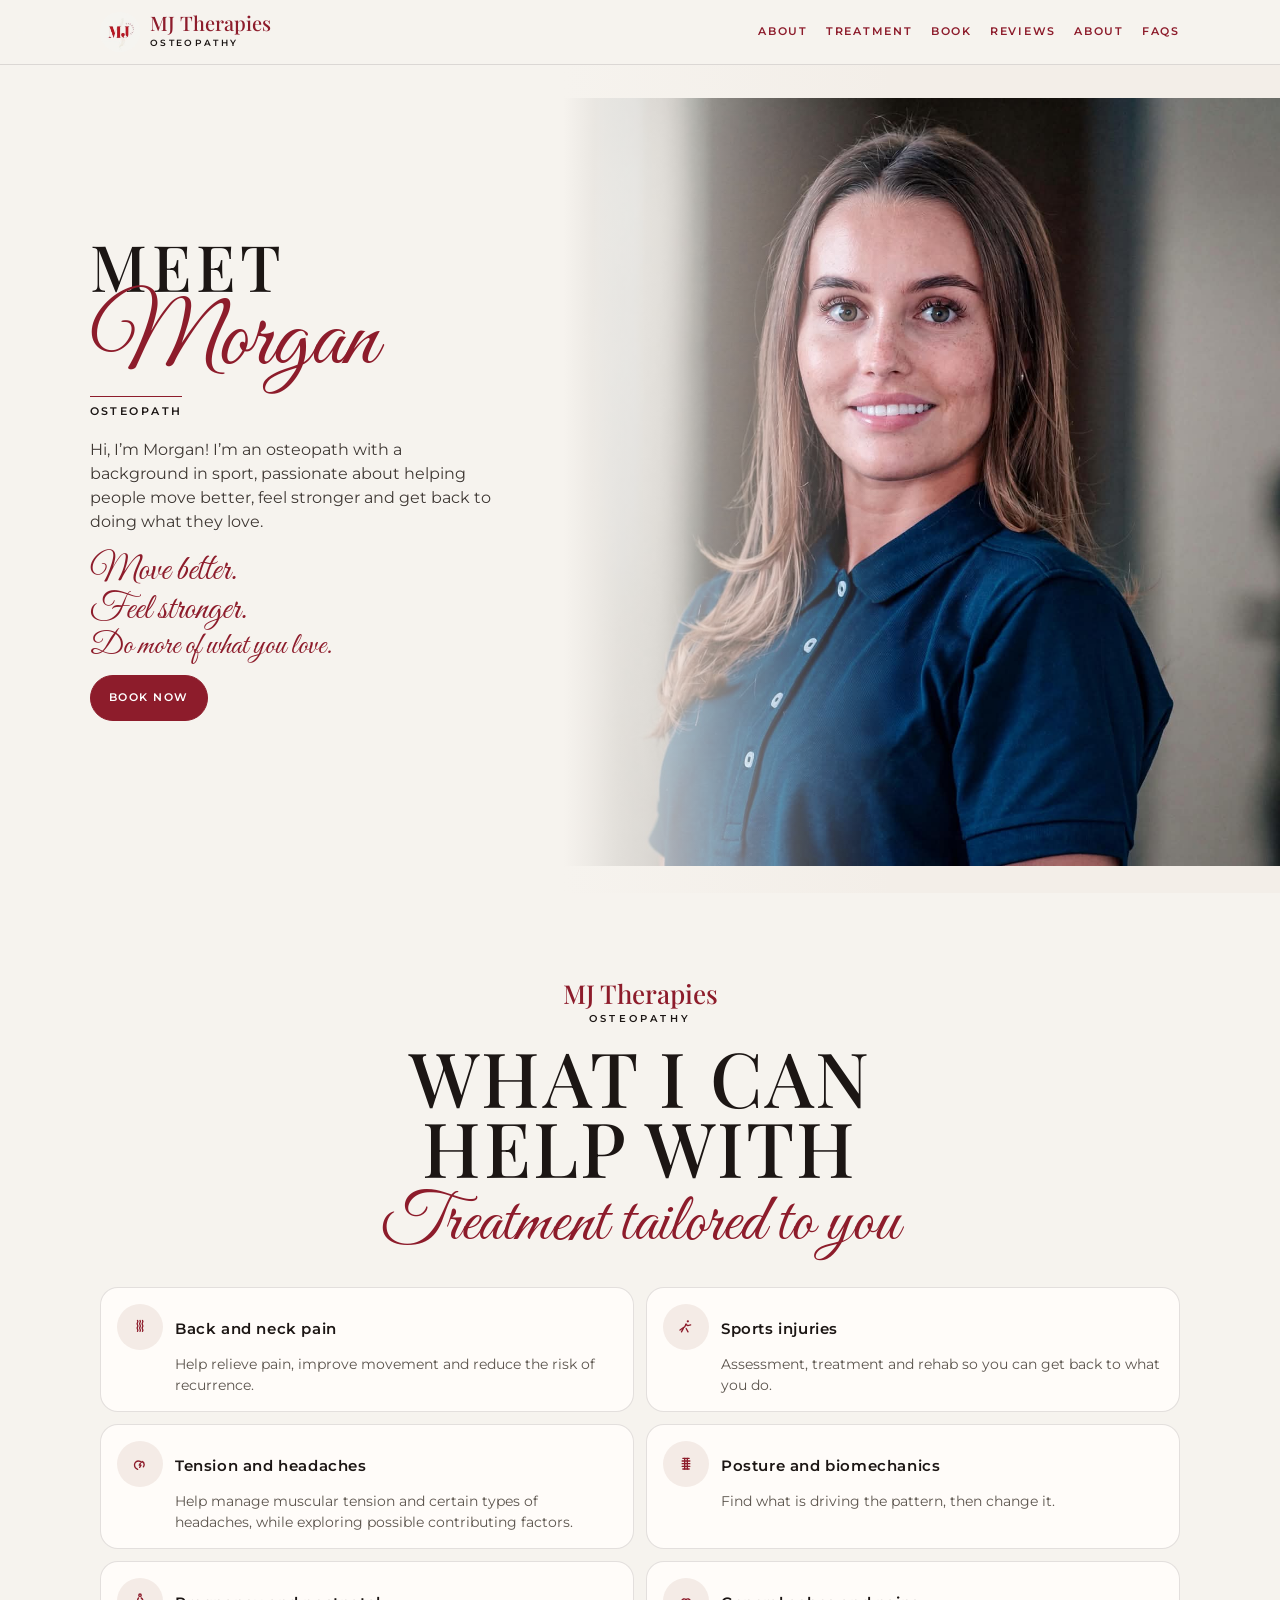
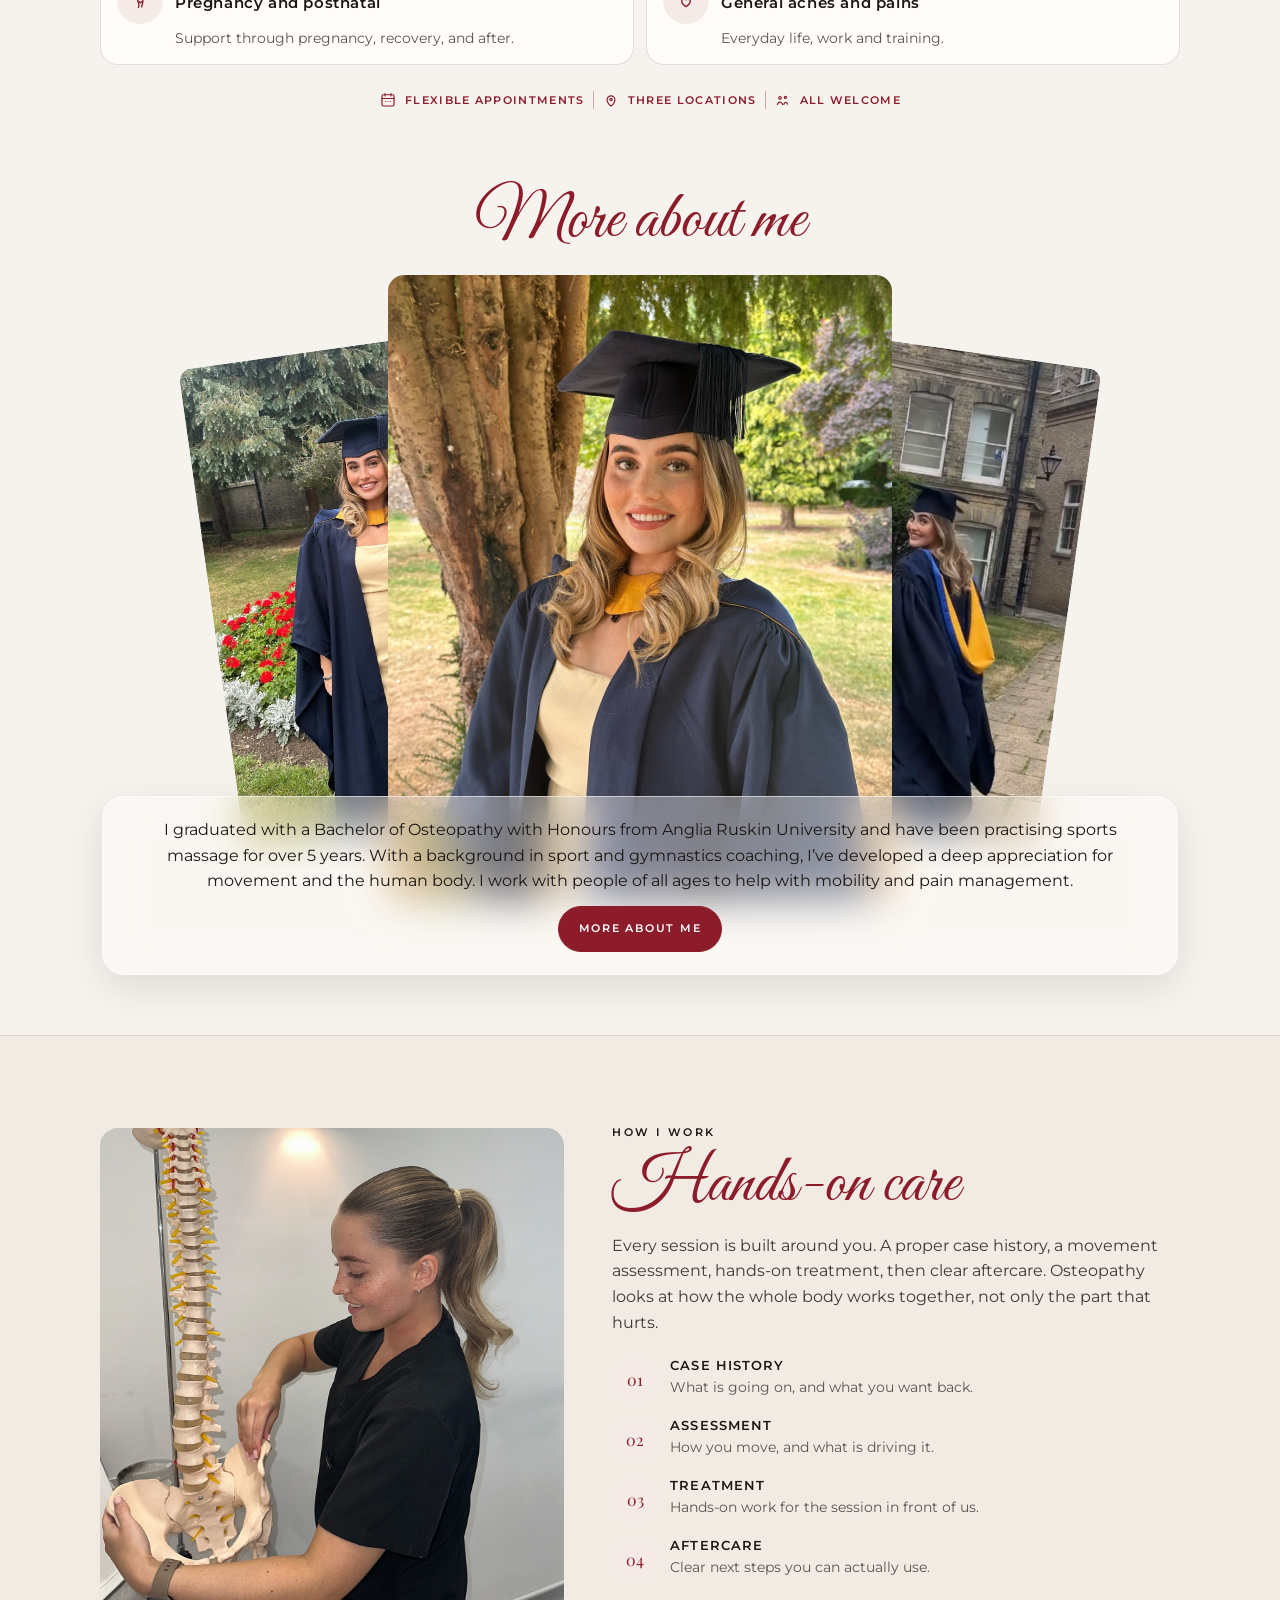
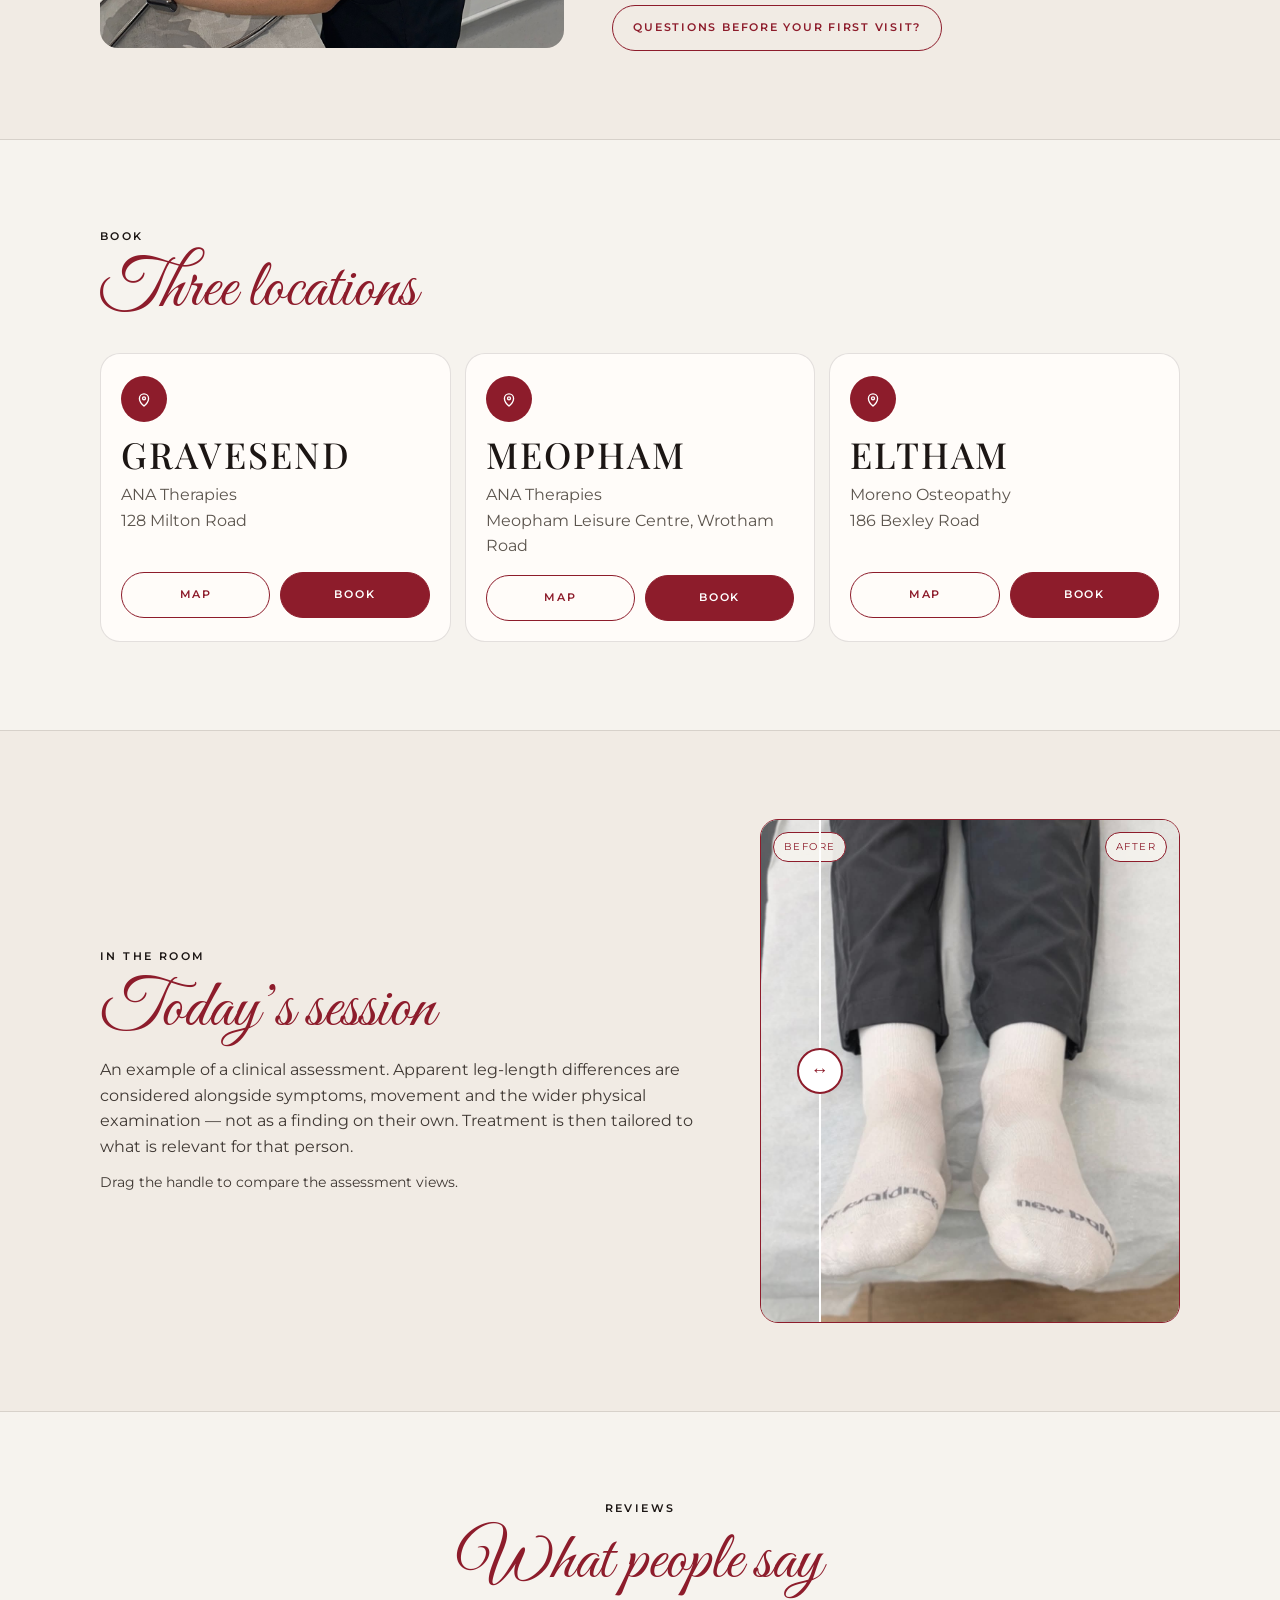
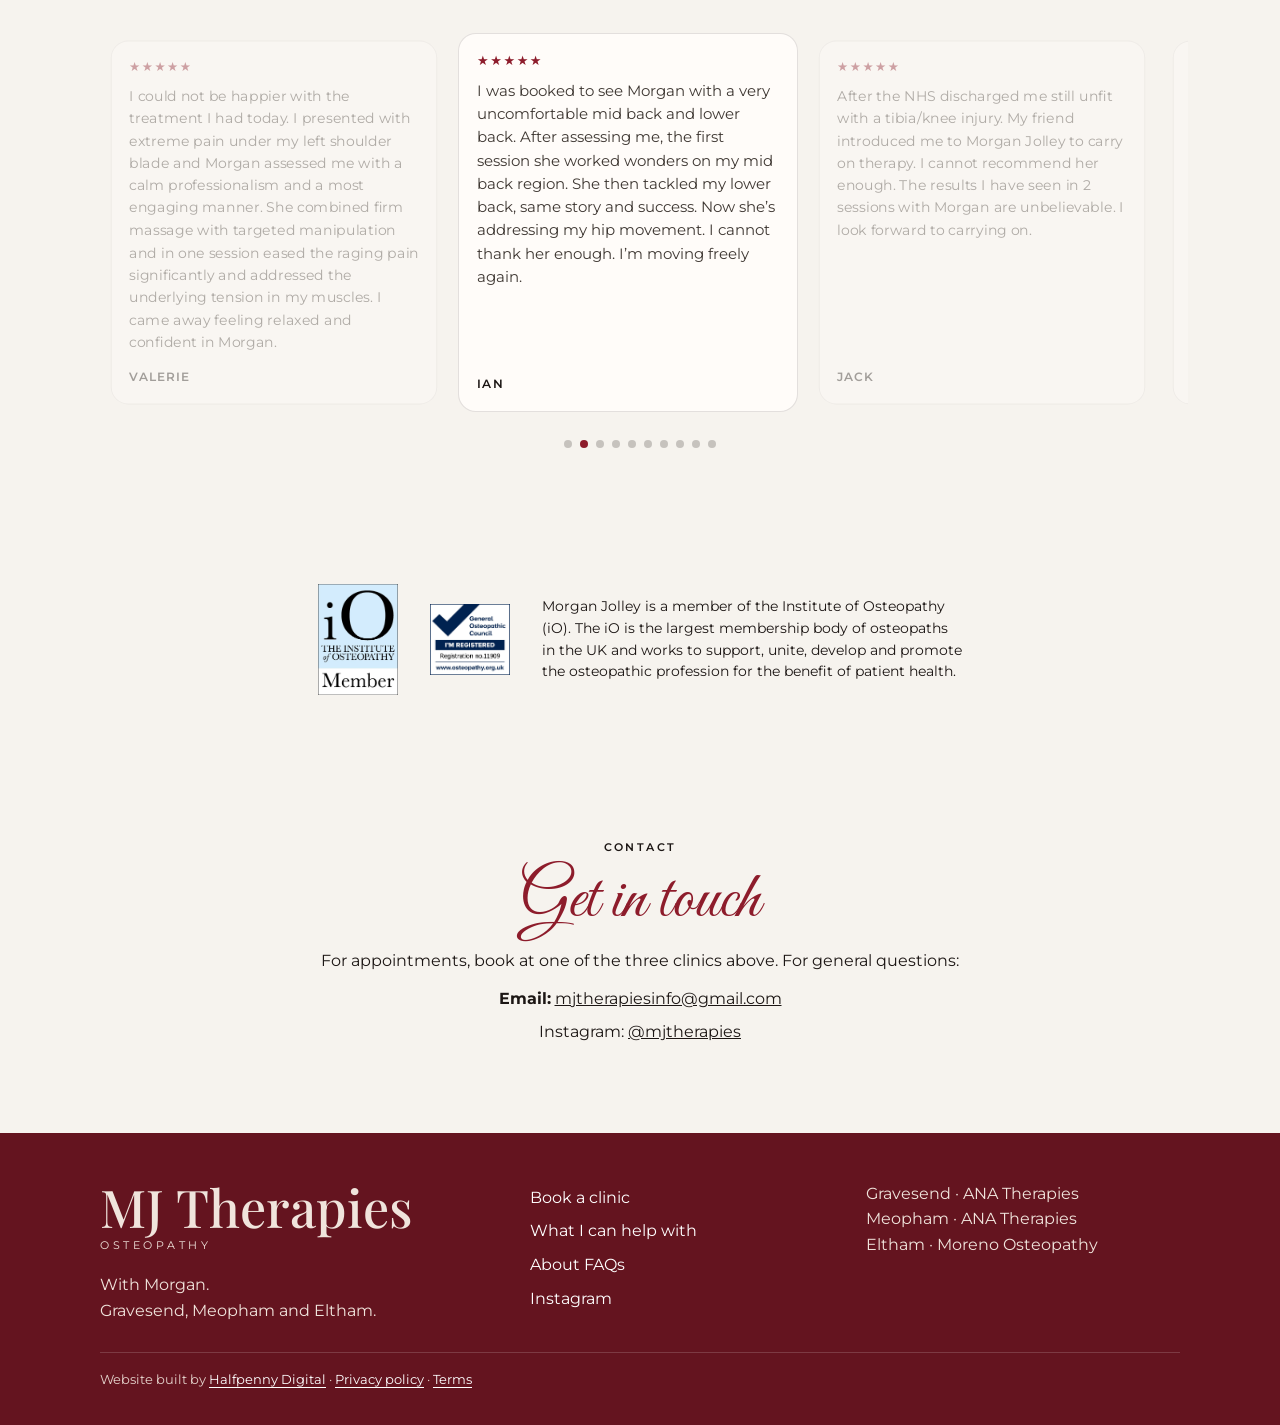
==== index.html @ e8849601 "Remove extra FAQs button; fix about layout" ====
<!DOCTYPE html>
<html lang="en">
<head>
  <meta charset="utf-8" />
  <meta name="viewport" content="width=device-width, initial-scale=1" />
  <title>MJ Therapies — Osteopathy with Morgan</title>
  <meta name="description" content="Morgan is an osteopath in Gravesend, Meopham and Eltham. Book hands-on treatment for back pain, sports injuries, headaches, posture and pregnancy." />
  <meta name="theme-color" content="#f6f3ee" />
  <link rel="icon" href="photos/logo.jpg" />
  <link rel="preconnect" href="https://fonts.googleapis.com" />
  <link rel="preconnect" href="https://fonts.gstatic.com" crossorigin />
  <link href="https://fonts.googleapis.com/css2?family=Great+Vibes&family=Montserrat:wght@400;500;600&family=Playfair+Display:ital,wght@0,500;0,600;1,500&display=swap" rel="stylesheet" />
  <link rel="stylesheet" href="css/styles.css?v=16" />
  <link rel="stylesheet" href="css/hero-shift.css?v=8" />
  <link rel="stylesheet" href="css/sections.css?v=3" />
  <link rel="stylesheet" href="css/nav-hero.css?v=23" />
  <link rel="stylesheet" href="css/pages.css?v=2" />
</head>
<body>
  <div id="site-header"></div>
  <main>
    <section class="hero" id="about">
      <div class="hero-frame">
        <img class="hero-photo" src="photos/owner-portrait-navy.jpg" alt="Morgan, osteopath at MJ Therapies" />
        <div class="hero-copy">
          <div class="meet-lockup">
            <p class="meet-word">Meet</p>
            <p class="script meet-name">Morgan</p>
          </div>
          <p class="role"><span>Osteopath</span></p>
          <p class="lede">Hi, I’m Morgan! I’m an osteopath with a background in sport, passionate about helping people move better, feel stronger and get back to doing what they love.</p>
          <p class="script signoff"><span>Move better.</span><span>Feel stronger.</span><span>Do more of what you love.</span></p>
          <div class="btn-row">
            <a class="btn" href="#book">Book now</a>
          </div>
        </div>
      </div>
    </section>

    <section class="section" id="help">
      <div class="wrap">
        <header class="section-head">
          <p class="lockup">MJ Therapies <small>Osteopathy</small></p>
          <h2>What I can<br />help with</h2>
          <p class="script-line">Treatment tailored to you</p>
        </header>
        <div class="treats" data-stagger>
          <article class="treat">
            <span class="mark soft" aria-hidden="true"><svg viewBox="0 0 24 24"><path d="M9 4.2c.7 1 .7 1.7 0 2.6s-.7 1.6 0 2.6.7 1.7 0 2.6-.7 1.6 0 2.6.7 1.7 0 2.6"/><path d="M12 4.2c.7 1 .7 1.7 0 2.6s-.7 1.6 0 2.6.7 1.7 0 2.6-.7 1.6 0 2.6.7 1.7 0 2.6"/><path d="M15 4.2c.7 1 .7 1.7 0 2.6s-.7 1.6 0 2.6.7 1.7 0 2.6-.7 1.6 0 2.6.7 1.7 0 2.6"/></svg></span>
            <div><h3>Back and neck pain</h3><p>Help relieve pain, improve movement and reduce the risk of recurrence.</p></div>
          </article>
          <article class="treat">
            <span class="mark soft" aria-hidden="true"><svg viewBox="0 0 24 24"><circle cx="14.2" cy="5.2" r="1.35" fill="currentColor" stroke="none"/><path d="M4.8 15.6l3.4-2.4 2.2-1.4 1.8-3.4"/><path d="M11.6 8.8l2.6 1.5 3.4-.8"/><path d="M8.8 13.6l-2.2 4.2"/><path d="M12.2 13.8l2.2 4"/></svg></span>
            <div><h3>Sports injuries</h3><p>Assessment, treatment and rehab so you can get back to what you do.</p></div>
          </article>
          <article class="treat">
            <span class="mark soft" aria-hidden="true"><svg viewBox="0 0 24 24"><path d="M9.2 18.4c-2.4-.8-3.8-2.8-3.8-5.4a4.8 4.8 0 0 1 5-4.6c1.4 0 2.5.6 3.2 1.5"/><path d="M14.4 9c1.5.5 2.6 1.8 2.6 3.6 0 1.1-.4 2.1-1 2.8"/><path d="M12.4 11.2l-1.3 2.1h2.1L11.6 16"/></svg></span>
            <div><h3>Tension and headaches</h3><p>Help manage muscular tension and certain types of headaches, while exploring possible contributing factors.</p></div>
          </article>
          <article class="treat">
            <span class="mark soft" aria-hidden="true"><svg viewBox="0 0 24 24"><path d="M8.2 5.2h7.6M7.4 8.4h9.2M7.4 11.6h9.2M7.4 14.8h9.2M8.2 18h7.6"/><path d="M10.4 5.2v12.8M13.6 5.2v12.8"/></svg></span>
            <div><h3>Posture and biomechanics</h3><p>Find what is driving the pattern, then change it.</p></div>
          </article>
          <article class="treat">
            <span class="mark soft" aria-hidden="true"><svg viewBox="0 0 24 24"><circle cx="12" cy="5" r="1.45"/><path d="M10.2 8.2c-1.4 1.8-1.5 3.4-.2 5.6 1.2 2 1 3.8.1 6"/><path d="M13.4 8.3c1.7 1.2 2.5 2.8 2 5.2-.4 2-1.1 3.4-1.3 5.6"/><path d="M10.6 12.6c1.1 1.5 2.6 1.7 3.8.3"/></svg></span>
            <div><h3>Pregnancy and postnatal</h3><p>Support through pregnancy, recovery, and after.</p></div>
          </article>
          <article class="treat">
            <span class="mark soft" aria-hidden="true"><svg viewBox="0 0 24 24"><path d="M12 18.8s-5.2-3.2-5.2-6.8a3 3 0 0 1 5.2-1.5 3 3 0 0 1 5.2 1.5c0 3.6-5.2 6.8-5.2 6.8z"/></svg></span>
            <div><h3>General aches and pains</h3><p>Everyday life, work and training.</p></div>
          </article>
        </div>
        <ul class="assurances">
          <li><svg viewBox="0 0 24 24" aria-hidden="true"><rect x="4" y="5" width="16" height="15" rx="2"/><path d="M8 3.5v3M16 3.5v3M4 10h16"/><circle cx="9" cy="14" r="0.8" fill="currentColor" stroke="none"/><circle cx="12" cy="14" r="0.8" fill="currentColor" stroke="none"/><circle cx="15" cy="14" r="0.8" fill="currentColor" stroke="none"/></svg>Flexible appointments</li>
          <li><svg viewBox="0 0 24 24" aria-hidden="true"><path d="M12 20.2s5.2-4.4 5.2-8.6a5.2 5.2 0 1 0-10.4 0c0 4.2 5.2 8.6 5.2 8.6z"/><circle cx="12" cy="11.4" r="1.6"/></svg>Three locations</li>
          <li><svg viewBox="0 0 24 24" aria-hidden="true"><circle cx="8" cy="9" r="1.7"/><circle cx="15.2" cy="8.6" r="1.4"/><path d="M4.6 18c.5-2.2 1.8-3.3 3.4-3.3s2.8 1.1 3.4 3.3"/><path d="M13 18c.4-1.8 1.4-2.8 2.6-2.8 1.1 0 2 .8 2.4 2.4"/></svg>All welcome</li>
        </ul>
      </div>
      <figure class="grad-band">
        <img class="fan left" src="photos/owner-graduation-portrait.jpg" alt="" />
        <img class="fan right" src="photos/owner-graduation-over-shoulder.jpg" alt="" />
        <img src="photos/owner-about-01.jpg" alt="Morgan at her osteopathy graduation" />
        <figcaption>
          <p class="script-line">More about me</p>
          <div class="about-glass">
            <p>I graduated with a Bachelor of Osteopathy with Honours from Anglia Ruskin University and have been practising sports massage for over 5 years. With a background in sport and gymnastics coaching, I’ve developed a deep appreciation for movement and the human body. I work with people of all ages to help with mobility and pain management.</p>
            <div class="btn-row center-row" style="margin-top:12px">
              <a class="btn" href="about.html">More about me</a>
            </div>
          </div>
        </figcaption>
      </figure>
    </section>

    <section class="section alt" id="approach">
      <div class="wrap split">
        <figure class="frame"><img src="photos/owner-landing-01.jpg" alt="Morgan with a model of the spine and pelvis" /></figure>
        <div>
          <p class="kicker ink">How I work</p>
          <p class="script-line">Hands-on care</p>
          <p>Every session is built around you. A proper case history, a movement assessment, hands-on treatment, then clear aftercare. Osteopathy looks at how the whole body works together, not only the part that hurts.</p>
          <ol class="steps">
            <li><span>01</span><div><strong>Case history</strong><p>What is going on, and what you want back.</p></div></li>
            <li><span>02</span><div><strong>Assessment</strong><p>How you move, and what is driving it.</p></div></li>
            <li><span>03</span><div><strong>Treatment</strong><p>Hands-on work for the session in front of us.</p></div></li>
            <li><span>04</span><div><strong>Aftercare</strong><p>Clear next steps you can actually use.</p></div></li>
          </ol>
          <div class="btn-row">
            <a class="btn ghost" href="faqs.html">Questions before your first visit?</a>
          </div>
        </div>
      </div>
    </section>

    <section class="section" id="book">
      <div class="wrap">
        <header class="section-head left">
          <p class="kicker ink">Book</p>
          <p class="script-line">Three locations</p>
        </header>
        <div class="cards" data-stagger>
          <article class="card">
            <span class="mark" aria-hidden="true"><svg viewBox="0 0 24 24"><path d="M12 20.5s5.5-4.8 5.5-9.2a5.5 5.5 0 1 0-11 0c0 4.4 5.5 9.2 5.5 9.2z"/><circle cx="12" cy="11.2" r="1.8"/></svg></span>
            <h3>Gravesend</h3>
            <p>ANA Therapies<br />128 Milton Road</p>
            <div class="btn-row">
              <a class="btn ghost" href="https://maps.google.com/?q=ANA+Therapies+128+Milton+Road+Gravesend" target="_blank" rel="noreferrer">Map</a>
              <a class="btn" href="https://anatherapies.janeapp.co.uk/locations/ana-therapies-gravesend/book#/staff_member/4" target="_blank" rel="noreferrer">Book</a>
            </div>
          </article>
          <article class="card">
            <span class="mark" aria-hidden="true"><svg viewBox="0 0 24 24"><path d="M12 20.5s5.5-4.8 5.5-9.2a5.5 5.5 0 1 0-11 0c0 4.4 5.5 9.2 5.5 9.2z"/><circle cx="12" cy="11.2" r="1.8"/></svg></span>
            <h3>Meopham</h3>
            <p>ANA Therapies<br />Meopham Leisure Centre, Wrotham Road</p>
            <div class="btn-row">
              <a class="btn ghost" href="https://maps.google.com/?q=ANA+Therapies+Meopham+Leisure+Centre+Wrotham+Road" target="_blank" rel="noreferrer">Map</a>
              <a class="btn" href="https://anatherapies.janeapp.co.uk/locations/ana-therapies-meopham/book#/staff_member/4" target="_blank" rel="noreferrer">Book</a>
            </div>
          </article>
          <article class="card">
            <span class="mark" aria-hidden="true"><svg viewBox="0 0 24 24"><path d="M12 20.5s5.5-4.8 5.5-9.2a5.5 5.5 0 1 0-11 0c0 4.4 5.5 9.2 5.5 9.2z"/><circle cx="12" cy="11.2" r="1.8"/></svg></span>
            <h3>Eltham</h3>
            <p>Moreno Osteopathy<br />186 Bexley Road</p>
            <div class="btn-row">
              <a class="btn ghost" href="https://maps.google.com/?q=Moreno+Osteopathy+186+Bexley+Road+Eltham" target="_blank" rel="noreferrer">Map</a>
              <a class="btn" href="https://booking.myosteopathy.io/EQEykT4bCL/8qHSA99DLWytGll" target="_blank" rel="noreferrer">Book</a>
            </div>
          </article>
        </div>
      </div>
    </section>

    <section class="section alt" id="session">
      <div class="wrap split session">
        <div>
          <p class="kicker ink">In the room</p>
          <p class="script-line">Today’s session</p>
          <p>An example of a clinical assessment. Apparent leg-length differences are considered alongside symptoms, movement and the wider physical examination — not as a finding on their own. Treatment is then tailored to what is relevant for that person.</p>
          <p class="hint">Drag the handle to compare the assessment views.</p>
        </div>
        <div class="compare" id="compare-box">
          <img class="compare-after" src="photos/assessment-feet-socks.jpg" alt="Feet more level on assessment" />
          <div class="compare-before" id="compare-before"><img src="photos/action-foot-treatment.jpg" alt="Apparent leg-length difference on assessment" /></div>
          <span class="tag tag-before">Before</span>
          <span class="tag tag-after">After</span>
          <button class="handle" id="compare-handle" type="button" aria-label="Drag to compare assessment views"></button>
        </div>
      </div>
    </section>

    <section class="section" id="reviews">
      <div class="wrap">
        <header class="section-head">
          <p class="kicker ink">Reviews</p>
          <p class="script-line">What people say</p>
        </header>
        <div class="quote-scroller" id="quote-scroller">
          <div class="quotes" id="quotes">
            <figure class="quote is-active"><p class="stars" aria-label="5 stars">★★★★★</p><blockquote>I could not be happier with the treatment I had today. I presented with extreme pain under my left shoulder blade and Morgan assessed me with a calm professionalism and a most engaging manner. She combined firm massage with targeted manipulation and in one session eased the raging pain significantly and addressed the underlying tension in my muscles. I came away feeling relaxed and confident in Morgan.</blockquote><figcaption>Valerie</figcaption></figure>
            <figure class="quote"><p class="stars" aria-label="5 stars">★★★★★</p><blockquote>I was booked to see Morgan with a very uncomfortable mid back and lower back. After assessing me, the first session she worked wonders on my mid back region. She then tackled my lower back, same story and success. Now she’s addressing my hip movement. I cannot thank her enough. I’m moving freely again.</blockquote><figcaption>Ian</figcaption></figure>
            <figure class="quote"><p class="stars" aria-label="5 stars">★★★★★</p><blockquote>After the NHS discharged me still unfit with a tibia/knee injury. My friend introduced me to Morgan Jolley to carry on therapy. I cannot recommend her enough. The results I have seen in 2 sessions with Morgan are unbelievable. I look forward to carrying on.</blockquote><figcaption>Jack</figcaption></figure>
            <figure class="quote"><p class="stars" aria-label="5 stars">★★★★★</p><blockquote>Another excellent session for my daughter. Morgan’s knowledge of gymnastics through her own experience as a gymnast and a coach really enhances the treatment she gives. Can’t recommend highly enough — absolutely brilliant. She also related really well to my daughter who is only 10 and quite shy; doing her best to keep her comfortable and explain things to her in a way she can understand.</blockquote><figcaption>Catherine</figcaption></figure>
            <figure class="quote"><p class="stars" aria-label="5 stars">★★★★★</p><blockquote>Morgan always coming to save the day. I managed to stumble a last minute appointment because my neck completely locked. She squeezed me in and helped ease pain within the day. Couldn’t think to go anywhere else! Thanks Morgan.</blockquote><figcaption>Annie Kuller</figcaption></figure>
            <figure class="quote"><p class="stars" aria-label="5 stars">★★★★★</p><blockquote>I was recommended to Morgan about a tendon and muscle tear issues from a previous injury. Just wow — after 1 session the improvement was unreal. I can’t recommend Morgan enough. At every stage she explains what she is doing and the reasons why, and I have every confidence in what she does. I’ve seen many osteopaths over the years and after only a few sessions can safely say Morgan is the best.</blockquote><figcaption>Ron Tyler</figcaption></figure>
            <figure class="quote"><p class="stars" aria-label="5 stars">★★★★★</p><blockquote>My son (13) has seen Morgan for shoulder issues due to playing cricket. In two sessions so far she has managed to relieve the shoulder pain and has been able to see that his pain is coming from postural issues. After working on him I could see an instant improvement with how he stands.</blockquote><figcaption>Claire</figcaption></figure>
            <figure class="quote"><p class="stars" aria-label="5 stars">★★★★★</p><blockquote>I had a hurt back and she looked at me, saw where I am tight in certain areas which might have been causing the pain, and adjusted me right. Really helped with my back getting better.</blockquote><figcaption>Samuel · Ebbsfleet United</figcaption></figure>
            <figure class="quote"><p class="stars" aria-label="5 stars">★★★★★</p><blockquote>Great help from Morgan the last few sessions. It really improved the movement and pain relief on my damaged ligament. I highly recommend her and will definitely be heading back for more strength sessions.</blockquote><figcaption>Amateur boxer</figcaption></figure>
            <figure class="quote"><p class="stars" aria-label="5 stars">★★★★★</p><blockquote>I went to Morgan as an athlete experiencing extreme shoulder pain, and she was amazing at offering me relief from such a long-term injury. She is so passionate about her craft and anyone would be truly lucky to become one of her lifelong clients.</blockquote><figcaption>All-star cheerleader</figcaption></figure>
          </div>
        </div>
        <div class="quote-dots" id="quote-dots"></div>
      </div>
    </section>

    <section class="section io-member" id="io">
      <div class="wrap io-inner">
        <div class="io-logos">
          <a href="https://www.iosteopathy.org/" target="_blank" rel="noreferrer" class="io-link">
            <img src="brand/io-member-badge.png" alt="Institute of Osteopathy member" />
          </a>
          <img class="gosc-badge" src="brand/gosc-registered-badge.jpg" alt="General Osteopathic Council registered" />
        </div>
        <p class="io-text">Morgan Jolley is a member of the Institute of Osteopathy (iO). The iO is the largest membership body of osteopaths in the UK and works to support, unite, develop and promote the osteopathic profession for the benefit of patient health.</p>
      </div>
    </section>

    <section class="section" id="contact">
      <div class="wrap" style="text-align:center; max-width:640px">
        <p class="kicker ink">Contact</p>
        <p class="script-line">Get in touch</p>
        <p>For appointments, book at one of the three clinics above. For general questions:</p>
        <p style="margin-top:12px"><strong>Email:</strong> <a href="mailto:mjtherapiesinfo@gmail.com">mjtherapiesinfo@gmail.com</a></p>
        <p style="margin-top:8px">Instagram: <a href="https://www.instagram.com/mjtherapies/" target="_blank" rel="noreferrer">@mjtherapies</a></p>
      </div>
    </section>
  </main>
  <div id="site-footer"></div>
  <script src="js/site.js?v=8"></script>
  <script src="js/edit.js?v=8"></script>
</body>
</html>
---- css/styles.css ----
:root {
  --bg: #f6f3ee;
  --bg-2: #f1ebe4;
  --card: #fffcf9;
  --ink: #1c1614;
  --muted: #5c554e;
  --burgundy: #8d1c2b;
  --burgundy-deep: #64141f;
  --line: rgba(28, 22, 20, 0.12);
  --icon: #f4ebe6;
  --header: 64px;
}

* { box-sizing: border-box; }
html { scroll-behavior: smooth; }
section[id] { scroll-margin-top: 120px; }
body {
  margin: 0;
  font-family: Montserrat, system-ui, sans-serif;
  color: var(--ink);
  background: var(--bg);
  line-height: 1.6;
  font-size: 16px;
}
img { max-width: 100%; display: block; }
a { color: inherit; }
button, a { -webkit-tap-highlight-color: transparent; }
:focus-visible { outline: 2px solid var(--burgundy); outline-offset: 3px; }
[hidden] { display: none !important; }
p { margin: 0; }

.wrap { width: min(1080px, calc(100% - 40px)); margin: 0 auto; }
.script {
  font-family: "Great Vibes", cursive;
  font-weight: 400;
  color: var(--burgundy);
  letter-spacing: 0;
  line-height: 1.05;
}

#site-header { position: sticky; top: 0; z-index: 50; }
.site-header {
  position: relative;
  z-index: 60;
  background: rgba(246, 243, 238, 0.94);
  border-bottom: 1px solid var(--line);
  backdrop-filter: blur(14px);
}
.header-inner {
  display: flex;
  align-items: center;
  justify-content: space-between;
  gap: 12px;
  min-height: var(--header);
  padding: 8px 0;
}
.brand {
  display: flex;
  align-items: center;
  gap: 10px;
  text-decoration: none;
  min-width: 0;
}
.brand img {
  width: 40px;
  height: 40px;
  border-radius: 50%;
  object-fit: cover;
  flex: none;
}
.brand-name {
  display: block;
  font-family: "Playfair Display", Georgia, serif;
  color: var(--burgundy);
  font-size: 20px;
  line-height: 1;
  font-weight: 500;
}
.brand-sub {
  display: block;
  margin-top: 3px;
  font-size: 9px;
  letter-spacing: 0.26em;
  text-transform: uppercase;
  color: var(--ink);
  font-weight: 600;
}
.header-book {
  margin-left: auto;
  min-height: 36px;
  padding: 8px 14px;
  letter-spacing: 0.14em;
}
.desk-nav { display: none; flex-wrap: wrap; gap: 8px 18px; justify-content: flex-end; }
.desk-nav a {
  text-decoration: none;
  font-size: 11px;
  letter-spacing: 0.16em;
  text-transform: uppercase;
  color: var(--muted);
  font-weight: 600;
}
.desk-nav a:hover, .desk-nav a.active { color: var(--burgundy); }
.menu-btn {
  width: 44px;
  height: 44px;
  border: 1px solid var(--burgundy);
  border-radius: 50%;
  background: transparent;
  display: inline-flex;
  flex-direction: column;
  align-items: center;
  justify-content: center;
  gap: 5px;
  cursor: pointer;
  flex: none;
}
.menu-btn span {
  display: block;
  width: 16px;
  height: 1.5px;
  background: var(--burgundy);
  transition: transform 0.2s ease, opacity 0.2s ease;
}
.menu-open .menu-btn span:nth-child(1) { transform: translateY(6.5px) rotate(45deg); }
.menu-open .menu-btn span:nth-child(2) { opacity: 0; }
.menu-open .menu-btn span:nth-child(3) { transform: translateY(-6.5px) rotate(-45deg); }
.mobile-nav {
  position: fixed;
  inset: 0;
  z-index: 40;
  background: var(--bg);
  padding: calc(var(--header) + 28px) 28px 40px;
  overflow: auto;
}
.mobile-nav nav { display: flex; flex-direction: column; }
.mobile-nav a {
  font-family: "Playfair Display", Georgia, serif;
  font-size: clamp(32px, 9vw, 42px);
  text-decoration: none;
  line-height: 1.2;
  padding: 6px 0;
  border-bottom: 1px solid var(--line);
}
.menu-open { overflow: hidden; }

.hero { padding: 0; background: #f3eee8; }
.hero-frame {
  position: relative;
  height: calc(100svh - 64px);
  overflow: hidden;
  background: #f3eee8;
}
.hero-photo {
  position: absolute;
  top: 50%;
  right: 0;
  left: auto;
  bottom: auto;
  width: 68%;
  height: 82%;
  max-width: none;
  aspect-ratio: auto;
  object-fit: cover;
  object-position: 62% 12%;
  transform: translateY(-50%);
  z-index: 0;
}
.hero-frame::before { content: none; }
.hero-copy {
  position: relative;
  z-index: 1;
  box-sizing: border-box;
  width: min(48%, 210px);
  height: 100%;
  margin: 0;
  padding: 22px 10px 22px 18px;
  display: flex;
  flex-direction: column;
  justify-content: center;
  background: none;
}
.hero-copy .meet-word,
.hero-copy .lede,
.hero-copy .role span {
  text-shadow: 0 1px 0 rgba(255, 255, 255, 0.55);
}
.hero .meet-word { font-size: clamp(32px, 9vw, 44px); letter-spacing: 0.08em; }
.hero .meet-name { margin: 2px 0 0; padding: 0; font-size: clamp(48px, 13vw, 68px); line-height: 0.95; }
.hero .role { margin: 8px 0 0; }
.hero .role span { padding-top: 6px; font-size: 11px; letter-spacing: 0.22em; }
.hero .lede { margin-top: 12px; font-size: 13px; line-height: 1.45; max-width: none; }
.hero .signoff { margin: 14px 0 0; font-size: clamp(22px, 6vw, 28px); line-height: 1.08; }
.hero .btn-row { margin-top: 12px; gap: 8px; }
.hero .btn { min-height: 40px; padding: 8px 12px; font-size: 10px; letter-spacing: 0.12em; }
.lockup {
  margin: 0 0 18px;
  font-family: "Playfair Display", Georgia, serif;
  color: var(--burgundy);
  font-size: 26px;
  line-height: 1;
  font-weight: 500;
}
.lockup small {
  display: block;
  margin-top: 7px;
  font-family: Montserrat, sans-serif;
  font-size: 10px;
  letter-spacing: 0.32em;
  text-transform: uppercase;
  font-weight: 600;
  color: var(--ink);
}
.meet-lockup { margin: 0; }
.meet-word {
  margin: 0;
  font-family: "Playfair Display", Georgia, serif;
  font-weight: 500;
  font-size: clamp(40px, 11vw, 72px);
  line-height: 0.9;
  letter-spacing: 0.12em;
  text-transform: uppercase;
}
.meet-name {
  margin: 8px 0 0;
  padding: 0.12em 0.1em 0 0.02em;
  font-size: clamp(56px, 15vw, 100px);
  line-height: 1;
}
.role { margin: 12px 0 0; }
.role span {
  display: inline-block;
  padding-top: 8px;
  border-top: 1px solid var(--burgundy);
  font-size: 11px;
  font-weight: 600;
  letter-spacing: 0.28em;
  text-transform: uppercase;
}
.lede, .split p, .intro, .quote blockquote { color: #3f3833; }
.lede { margin-top: 16px; max-width: 38em; }
.points { list-style: none; margin: 22px 0 0; padding: 0; display: grid; gap: 14px; }
.points li, .treat, .steps li {
  display: grid;
  grid-template-columns: 46px minmax(0, 1fr);
  gap: 12px;
  align-items: center;
  min-width: 0;
}
.points strong, .treat h3, .steps strong {
  display: block;
  font-family: Montserrat, sans-serif;
  font-size: 13px;
  font-weight: 600;
  letter-spacing: 0.08em;
  text-transform: uppercase;
  line-height: 1.35;
}
.points li span:last-child, .treat p, .steps p { color: var(--muted); font-size: 14px; line-height: 1.45; }
.mark {
  width: 46px;
  height: 46px;
  border-radius: 50%;
  background: var(--burgundy);
  color: #fff;
  display: grid;
  place-items: center;
  flex: none;
}
.mark.soft { background: var(--icon); color: var(--burgundy); }
.mark svg, .assurances svg {
  width: 20px;
  height: 20px;
  stroke: currentColor;
  fill: none;
  stroke-width: 1.6;
  stroke-linecap: round;
  stroke-linejoin: round;
}
.signoff { margin: 22px 0 0; font-size: clamp(28px, 7.4vw, 40px); line-height: 1.15; }
.signoff span { display: block; }
.signoff span:last-child { font-size: 0.86em; }
.btn-row { display: flex; flex-wrap: wrap; gap: 10px; margin-top: 22px; }
.btn {
  display: inline-flex;
  align-items: center;
  justify-content: center;
  gap: 8px;
  min-height: 46px;
  padding: 12px 20px;
  border-radius: 999px;
  background: var(--burgundy);
  color: #fff;
  border: 1px solid var(--burgundy);
  text-decoration: none;
  font-size: 11px;
  font-weight: 600;
  letter-spacing: 0.16em;
  text-transform: uppercase;
}
.btn.ghost { background: transparent; color: var(--burgundy); }
.hero .btn.ghost { background: rgba(246, 243, 238, 0.72); }
.center-row { justify-content: center; }
.section { padding: 64px 0; }
.section.alt {
  background: var(--bg-2);
  border-top: 1px solid var(--line);
  border-bottom: 1px solid var(--line);
}
.section-head { text-align: center; max-width: 680px; margin: 0 auto 28px; }
.section-head.left, .section-head.left .title-stack { text-align: left; margin-left: 0; }
.section-head h2, .title-stack h2, .split h2 {
  margin: 0;
  font-family: "Playfair Display", Georgia, serif;
  font-weight: 500;
  font-size: clamp(42px, 11vw, 76px);
  line-height: 0.92;
  letter-spacing: 0.03em;
  text-transform: uppercase;
}
.kicker {
  margin: 0 0 8px;
  color: var(--burgundy);
  font-size: 11px;
  font-weight: 600;
  letter-spacing: 0.26em;
  text-transform: uppercase;
}
.title-stack { margin: 0 0 14px; }
.title-script {
  margin: 0 0 6px;
  padding-top: 0.08em;
  font-size: clamp(44px, 11vw, 76px);
  line-height: 1;
}
.intro { max-width: 36em; }
.treats { display: grid; gap: 12px; }
.treat {
  background: var(--card);
  border: 1px solid var(--line);
  border-radius: 18px;
  padding: 16px;
  align-items: start;
}
.treat h3 { font-size: 15px; letter-spacing: 0.04em; text-transform: none; }
.treat p { margin: 4px 0 0; }
.assurances {
  list-style: none;
  display: flex;
  flex-wrap: wrap;
  justify-content: center;
  gap: 14px 8px;
  margin: 26px 0 0;
  padding: 0;
}
.assurances li {
  display: flex;
  align-items: center;
  gap: 8px;
  min-width: 0;
  padding: 0 8px;
  color: var(--burgundy);
  font-size: 11px;
  font-weight: 600;
  letter-spacing: 0.12em;
  text-transform: uppercase;
}
.assurances svg { width: 18px; height: 18px; flex: none; }
.band { margin: 36px 0 0; }
.band img { width: 100%; height: min(72vw, 520px); object-fit: cover; object-position: center 30%; }
.split { display: grid; gap: 28px; align-items: center; }
.frame { margin: 0; border-radius: 18px; overflow: hidden; background: #ebe4dc; }
.frame img { width: 100%; height: min(115vw, 560px); object-fit: cover; object-position: center 18%; }
.split p + p, .split .hint { margin-top: 12px; }
.hint { color: var(--muted); font-size: 14px; }
.steps { list-style: none; margin: 22px 0 0; padding: 0; display: grid; gap: 14px; }
.steps li { align-items: start; }
.steps span {
  width: 46px;
  height: 46px;
  border-radius: 50%;
  display: grid;
  place-items: center;
  background: var(--icon);
  color: var(--burgundy);
  font-family: "Playfair Display", Georgia, serif;
  font-size: 16px;
}
.steps p { margin: 2px 0 0; }
.cards { display: grid; gap: 14px; }
.card {
  min-width: 0;
  background: var(--card);
  border: 1px solid var(--line);
  border-radius: 20px;
  padding: 22px 20px 20px;
}
.card h3 {
  margin: 14px 0 0;
  font-family: "Playfair Display", Georgia, serif;
  font-size: clamp(28px, 8vw, 36px);
  font-weight: 500;
  letter-spacing: 0.06em;
  text-transform: uppercase;
  line-height: 1;
}
.card p { margin-top: 10px; color: var(--muted); min-height: 3.2em; }
.card .btn-row { display: grid; grid-template-columns: 1fr 1fr; margin-top: 16px; }
.card .btn { width: 100%; }
.compare {
  position: relative;
  width: min(100%, 460px);
  margin: 0 auto;
  aspect-ratio: 5 / 6;
  overflow: hidden;
  border-radius: 18px;
  background: #ebe4dc;
  touch-action: none;
  user-select: none;
}
.compare-after, .compare-before img {
  position: absolute;
  inset: 0;
  width: 100%;
  height: 100%;
  max-width: none;
  object-fit: cover;
  object-position: center 70%;
}
.compare-before { position: absolute; inset: 0 auto 0 0; width: 50%; overflow: hidden; }
.tag {
  position: absolute;
  top: 12px;
  z-index: 2;
  background: rgba(28, 22, 20, 0.72);
  color: #fff;
  border-radius: 999px;
  padding: 6px 10px;
  font-size: 10px;
  letter-spacing: 0.14em;
  text-transform: uppercase;
}
.tag-before { left: 12px; }
.tag-after { right: 12px; }
.handle {
  position: absolute;
  top: 0;
  bottom: 0;
  left: 50%;
  width: 44px;
  margin-left: -22px;
  border: 0;
  background: transparent;
  z-index: 3;
  cursor: ew-resize;
  padding: 0;
}
.handle:before {
  content: "";
  position: absolute;
  left: 50%;
  top: 0;
  bottom: 0;
  width: 2px;
  background: #fff;
  transform: translateX(-50%);
}
.handle:after {
  content: "\2194";
  position: absolute;
  left: 50%;
  top: 50%;
  transform: translate(-50%, -50%);
  width: 42px;
  height: 42px;
  border-radius: 50%;
  background: var(--burgundy);
  color: #fff;
  display: grid;
  place-items: center;
  font-size: 18px;
  box-shadow: 0 0 0 4px rgba(255, 255, 255, 0.45);
}
.quotes { display: grid; gap: 12px; }
.quote {
  margin: 0;
  min-width: 0;
  background: var(--card);
  border: 1px solid var(--line);
  border-radius: 18px;
  padding: 20px 18px 18px;
  display: flex;
  flex-direction: column;
  gap: 12px;
}
.stars { margin: 0; color: var(--burgundy); letter-spacing: 0.12em; font-size: 13px; line-height: 1; }
.quote blockquote { margin: 0; font-size: 15px; line-height: 1.55; }
.quote figcaption {
  margin-top: auto;
  padding-top: 4px;
  font-size: 12px;
  font-weight: 600;
  letter-spacing: 0.12em;
  text-transform: uppercase;
}
footer {
  background: var(--burgundy-deep);
  color: #f6efe9;
  padding: 48px 0 calc(36px + env(safe-area-inset-bottom));
}
.foot-script { margin: 0; color: #fff; font-size: clamp(48px, 14vw, 72px); line-height: 0.9; }
.foot-sub { margin: 4px 0 18px; font-size: 11px; letter-spacing: 0.32em; text-transform: uppercase; }
.footer-grid { display: grid; gap: 22px; }
.footer-grid p { color: #f0e4dc; }
footer a { color: #fff; text-decoration: none; }
.footer-grid a { display: inline-block; padding: 4px 0; }
.credit {
  margin-top: 28px;
  padding-top: 16px;
  border-top: 1px solid rgba(255, 255, 255, 0.16);
  font-size: 13px;
  color: #e4d2cb;
}
.credit a { text-decoration: underline; text-underline-offset: 3px; }
.js .reveal { opacity: 0; transform: translateY(16px); transition: opacity 0.7s ease, transform 0.7s ease; }
.js .reveal.is-in { opacity: 1; transform: none; }
@media (min-width: 720px) {
  .treats, .quotes { grid-template-columns: 1fr 1fr; }
  .cards { grid-template-columns: 1fr 1fr 1fr; }
  .card p { min-height: 4.6em; }
  .assurances { gap: 0; }
  .assurances li + li { border-left: 1px solid rgba(141, 28, 43, 0.35); }
}
@media (min-width: 900px) {
  .desk-nav { display: flex; }
  .menu-btn, .mobile-nav, .header-book { display: none !important; }
  .hero-frame { height: calc(100svh - 72px); min-height: 620px; }
  .hero-photo {
    top: 0;
    right: 0;
    bottom: 0;
    left: 0;
    width: 100%;
    height: 100%;
    aspect-ratio: auto;
    transform: none;
    object-position: 68% 18%;
  }
  .hero-frame::before { content: none; background: none; }
  .hero-copy { width: min(46%, 520px); padding: 36px 28px 36px 7vw; background: none; }
  .hero .meet-word { font-size: 64px; }
  .hero .meet-name { font-size: 96px; }
  .hero .lede { margin-top: 16px; font-size: 16px; line-height: 1.5; max-width: 28em; }
  .hero .signoff { margin-top: 18px; font-size: 36px; }
  .hero .btn { min-height: 46px; padding: 12px 18px; font-size: 11px; letter-spacing: 0.14em; }
  .section { padding: 88px 0; }
  .split { grid-template-columns: minmax(0, 0.9fr) minmax(0, 1.1fr); gap: 48px; }
  .session { grid-template-columns: minmax(0, 1fr) minmax(280px, 420px); }
  .frame img { height: 100%; min-height: 520px; }
  .band img { height: 460px; }
  .footer-grid { grid-template-columns: 1.3fr 1fr 1fr; align-items: start; }
  .quotes { grid-template-columns: 1fr 1fr 1fr; }
}
@media (max-width: 899px) {
  .brand img { width: 34px; height: 34px; }
  .brand-name { font-size: 17px; }
  .header-book { padding: 8px 12px; }
}
@media (max-width: 899px) and (max-height: 720px) {
  .hero-copy { padding-top: 10px; padding-bottom: 12px; }
  .hero .lede { margin-top: 8px; font-size: 12px; line-height: 1.35; }
  .hero .signoff { margin-top: 8px; font-size: 20px; }
  .hero .btn-row { margin-top: 8px; }
}
@media (prefers-reduced-motion: reduce) {
  html { scroll-behavior: auto; }
  .js .reveal { opacity: 1; transform: none; transition: none; }
}
---- css/hero-shift.css ----
.hero-frame {
  height: calc(100dvh - 64px) !important;
  max-height: calc(100dvh - 64px) !important;
  min-height: 0 !important;
  overflow: hidden !important;
}
.hero, .hero-frame, .hero-photo {
  animation: none !important;
  transition: none !important;
}
.hero-photo {
  position: absolute !important;
  top: 0 !important;
  right: 0 !important;
  left: auto !important;
  bottom: 0 !important;
  width: 78% !important;
  height: 100% !important;
  margin: 0 !important;
  transform: none !important;
  scale: 1 !important;
  aspect-ratio: auto !important;
  object-fit: cover;
  object-position: 38% 42% !important;
}
.hero-copy {
  position: relative;
  z-index: 2;
  height: 100%;
}
.hero-frame::before {
  content: "" !important;
  position: absolute;
  inset: 0;
  z-index: 1;
  pointer-events: none;
  background: linear-gradient(90deg, #f6f3ee 0%, #f6f3ee 34%, rgba(246, 243, 238, 0.88) 48%, rgba(246, 243, 238, 0) 64%) !important;
}
@media (min-width: 900px) {
  .hero-frame {
    height: calc(100dvh - 72px) !important;
    max-height: none !important;
    min-height: 620px !important;
    overflow: hidden !important;
    position: relative !important;
    background-image: url("../photos/owner-portrait-navy.jpg") !important;
    background-repeat: no-repeat !important;
    background-size: 60% auto !important;
    background-position: 100% 55% !important;
  }
  .hero-photo {
    display: none !important;
  }
  .hero-frame::before {
    background: linear-gradient(90deg, #f6f3ee 0%, #f6f3ee 44%, rgba(246, 243, 238, 0.55) 56%, rgba(246, 243, 238, 0) 70%) !important;
  }
}
---- css/sections.css ----
.script-line,
.split p.script-line,
.section-head p.script-line {
  margin: 6px 0 12px;
  font-family: "Great Vibes", cursive;
  color: #8d1c2b !important;
  font-size: clamp(40px, 11vw, 68px);
  font-weight: 400;
  line-height: 1.05;
  letter-spacing: 0;
  text-transform: none;
}
.kicker.ink { color: var(--ink); letter-spacing: 0.22em; }

.compare {
  border: 1.5px solid #8d1c2b;
  box-sizing: border-box;
}
.compare-before { width: 14%; }
.handle { left: 14%; }
.tag {
  background: rgba(246, 243, 238, 0.92) !important;
  color: #8d1c2b !important;
  border: 1.5px solid #8d1c2b;
}
.handle:after {
  background: #fff;
  color: #8d1c2b;
  border: 2px solid #8d1c2b;
  box-shadow: none;
}

.foot-word {
  margin: 0;
  font-family: "Playfair Display", Georgia, serif;
  color: #fff;
  font-size: clamp(36px, 9vw, 52px);
  font-weight: 500;
  line-height: 1;
}

.quote-scroller {
  overflow-x: auto;
  scroll-snap-type: x mandatory;
  scroll-padding-inline: 8%;
  -webkit-overflow-scrolling: touch;
  scrollbar-width: none;
  margin: 0 -8px;
  padding: 8px 0 4px;
}
.quote-scroller::-webkit-scrollbar { display: none; }
.quotes {
  display: flex !important;
  grid-template-columns: none !important;
  gap: 14px;
  width: max-content;
  padding: 0 7vw 8px;
}
.quote {
  flex: 0 0 min(78vw, 360px);
  scroll-snap-align: center;
  opacity: 0.38;
  transform: scale(0.96);
  transition: opacity 0.45s ease, transform 0.45s ease;
}
.quote.is-active { opacity: 1; transform: none; }
.quote-dots {
  display: flex;
  justify-content: center;
  gap: 8px;
  margin-top: 16px;
}
.quote-dots button {
  width: 8px;
  height: 8px;
  border: 0;
  border-radius: 50%;
  padding: 0;
  background: rgba(28, 22, 20, 0.22);
  cursor: pointer;
}
.quote-dots button.is-on { background: #8d1c2b; }
@media (min-width: 900px) {
  .quotes { padding: 0 12px 8px; }
  .quote { flex-basis: 340px; }
}
---- css/nav-hero.css ----
.desk-nav a, .desk-nav a:hover, .desk-nav a.active { color: #8d1c2b !important; }
.mobile-nav a { color: #8d1c2b !important; }

@media (max-width: 899px) {
  .hero-frame {
    height: var(--hero-lock, 560px) !important;
    max-height: var(--hero-lock, 560px) !important;
    min-height: 0 !important;
  }
  .hero-photo {
    height: var(--hero-lock, 560px) !important;
    max-height: var(--hero-lock, 560px) !important;
    transform: none !important;
    scale: 1 !important;
  }
}

.grad-band {
  position: relative;
  margin: 36px 0 0;
  min-height: 560px;
  height: min(78vh, 720px);
  overflow: hidden;
  background: #f6f3ee;
}
.grad-band img {
  position: absolute;
  top: 0;
  right: 0;
  width: 88%;
  height: 100%;
  object-fit: cover;
  object-position: 78% 28%;
  transform: scale(0.86);
  transform-origin: right center;
}
.grad-band figcaption {
  position: absolute;
  z-index: 2;
  left: 14px;
  right: auto;
  top: 50%;
  bottom: auto;
  width: min(250px, 58%);
  transform: translateY(-50%);
  padding: 16px 16px 14px;
  border-radius: 18px;
  background: rgba(246, 243, 238, 0.88);
  border: 1px solid rgba(255, 255, 255, 0.65);
  backdrop-filter: blur(12px);
}
.grad-band .script-line {
  margin: 0 0 8px;
  font-size: clamp(32px, 8vw, 48px);
}
.grad-band figcaption p:last-child {
  color: #1c1614;
  font-size: 13px;
  line-height: 1.45;
}
.compare { touch-action: pan-y; }
.handle { touch-action: none; }

.io-member {
  padding: 48px 0 56px;
  background: #f6f3ee;
  text-align: center;
}
.io-inner {
  display: flex;
  flex-direction: column;
  align-items: center;
  gap: 16px;
  max-width: 640px;
  margin: 0 auto;
}
.io-logos {
  display: flex;
  flex-direction: row;
  align-items: center;
  justify-content: center;
  gap: 20px;
}
.io-link {
  display: inline-block;
  transition: opacity 0.2s;
}
.io-link:hover {
  opacity: 0.85;
}
.io-link img {
  width: 70px;
  height: auto;
  display: block;
}
.io-text {
  margin: 0;
  font-size: 14px;
  line-height: 1.55;
  color: #1c1614;
  max-width: 420px;
}
.gosc-badge {
  width: 70px;
  height: auto;
  display: block;
}

@media (min-width: 900px) {
  .io-inner {
    flex-direction: row;
    justify-content: center;
    align-items: center;
    gap: 32px;
    max-width: 800px;
  }
  .io-logos {
    display: contents;
  }
  .io-link img,
  .gosc-badge {
    width: 80px;
  }
  .io-text {
    max-width: 420px;
    text-align: left;
    order: 0;
  }
  .grad-band {
    min-height: 0 !important;
    height: auto !important;
    padding: 40px 0 48px;
    display: flex;
    flex-direction: column;
    align-items: center;
    text-align: center;
    overflow: visible;
    position: relative;
  }
  .grad-band figcaption {
    display: contents !important;
  }
  .grad-band .script-line {
    order: -1;
    position: relative;
    z-index: 2;
    margin: 0 0 18px;
    font-size: 68px;
    color: #8d1c2b;
  }
  .grad-band img:not(.fan) {
    order: 0;
    position: relative !important;
    width: 504px !important;
    height: 624px !important;
    object-fit: cover !important;
    object-position: 50% 20% !important;
    transform: none !important;
    border-radius: 16px;
    z-index: 2;
  }
  .grad-band .fan {
    position: absolute !important;
    top: 50% !important;
    width: 340px !important;
    height: 480px !important;
    object-fit: cover !important;
    border-radius: 12px;
    z-index: 1;
    pointer-events: none;
  }
  .grad-band .fan.left {
    left: calc(50% - 430px) !important;
    right: auto !important;
    object-position: 70% 30% !important;
    transform: translateY(-42%) rotate(-8deg) !important;
    transform-origin: center center;
  }
  .grad-band .fan.right {
    right: calc(50% - 430px) !important;
    left: auto !important;
    object-position: 30% 30% !important;
    transform: translateY(-42%) rotate(8deg) !important;
    transform-origin: center center;
  }
  .grad-band::before,
  .grad-band::after {
    content: "" !important;
    display: none !important;
  }
  .grad-band figcaption p:last-child {
    order: 1;
    position: absolute;
    z-index: 3;
    bottom: 64px;
    left: 50%;
    transform: translateX(-50%);
    width: 420px;
    max-width: 80%;
    margin: 0;
    padding: 16px 18px;
    font-size: 14px;
    line-height: 1.5;
    text-align: center;
    color: #1c1614;
    background: rgba(255, 255, 255, 0.45);
    border: 1px solid rgba(255, 255, 255, 0.6);
    border-radius: 18px;
    backdrop-filter: blur(18px) saturate(1.4);
    -webkit-backdrop-filter: blur(18px) saturate(1.4);
    box-shadow: 0 8px 32px rgba(0, 0, 0, 0.08);
  }
}
@media (max-width: 899px) {
  .grad-band {
    height: 540px !important;
    min-height: 0 !important;
  }
  .grad-band img:not(.fan) {
    left: 0 !important;
    width: 100% !important;
    height: 100% !important;
    object-fit: cover !important;
    object-position: 38% 20% !important;
    transform: none !important;
  }
  .grad-band .fan { display: none !important; }
  .grad-band::before {
    content: "" !important;
    position: absolute;
    inset: 0;
    z-index: 1;
    pointer-events: none;
    background: linear-gradient(90deg, #f6f3ee 0%, #f6f3ee 24%, rgba(246, 243, 238, 0.92) 36%, rgba(246, 243, 238, 0) 52%) !important;
  }
  .grad-band figcaption {
    left: 16px !important;
    top: 0 !important;
    bottom: 0 !important;
    width: 42% !important;
    max-width: 170px !important;
    height: 100% !important;
    transform: none !important;
    display: flex !important;
    flex-direction: column;
    justify-content: center;
    padding: 0 !important;
    margin: 0 !important;
    border: 0 !important;
    border-radius: 0 !important;
    background: none !important;
    background-color: transparent !important;
    box-shadow: none !important;
    backdrop-filter: none !important;
    -webkit-backdrop-filter: none !important;
  }
  .grad-band .script-line {
    font-size: 30px !important;
    line-height: 1 !important;
    white-space: nowrap !important;
  }
  .grad-band figcaption p:last-child { font-size: 13.5px !important; line-height: 1.4 !important; }
}
---- css/pages.css ----
.page { padding: 48px 0 80px; }
.page-wrap { max-width: 720px; }
.page h1 {
  margin: 0 0 12px;
  font-family: "Playfair Display", Georgia, serif;
  font-weight: 500;
  font-size: clamp(40px, 8vw, 64px);
  line-height: 1;
  color: #8d1c2b;
}
.page .lede { margin: 0 0 32px; max-width: 40em; }
.faq {
  margin: 0 0 28px;
  padding: 0 0 24px;
  border-bottom: 1px solid var(--line);
}
.faq h2 {
  margin: 0 0 8px;
  font-family: "Playfair Display", Georgia, serif;
  font-size: clamp(22px, 4vw, 28px);
  font-weight: 500;
  color: #8d1c2b;
}
.faq p { margin: 0; color: #3f3833; }
.need-morgan {
  color: #1a3a8a;
  background: #e8eef8;
  padding: 0 3px;
  border-radius: 2px;
}
.about-full { display: none; }
@media (min-width: 900px) {
  .about-short { display: none; }
  .about-full { display: block; }
  .grad-band figcaption {
    position: relative;
  }
  .grad-band figcaption .about-glass {
    position: absolute;
    z-index: 4;
    left: 8%;
    right: 8%;
    bottom: -28px;
    margin: 0;
    padding: 20px 28px 22px;
    text-align: center;
    color: #1c1614;
    background: rgba(255, 255, 255, 0.38);
    border: 1px solid rgba(255, 255, 255, 0.55);
    border-radius: 22px;
    backdrop-filter: blur(20px) saturate(1.5);
    -webkit-backdrop-filter: blur(20px) saturate(1.5);
    box-shadow: 0 12px 40px rgba(0, 0, 0, 0.1);
  }
  .grad-band figcaption .about-glass .about-full {
    margin: 0;
    font-size: 15px;
    line-height: 1.55;
  }
}
@media (max-width: 899px) {
  .grad-band figcaption .about-short {
    font-size: 13.5px !important;
    line-height: 1.4 !important;
  }
}
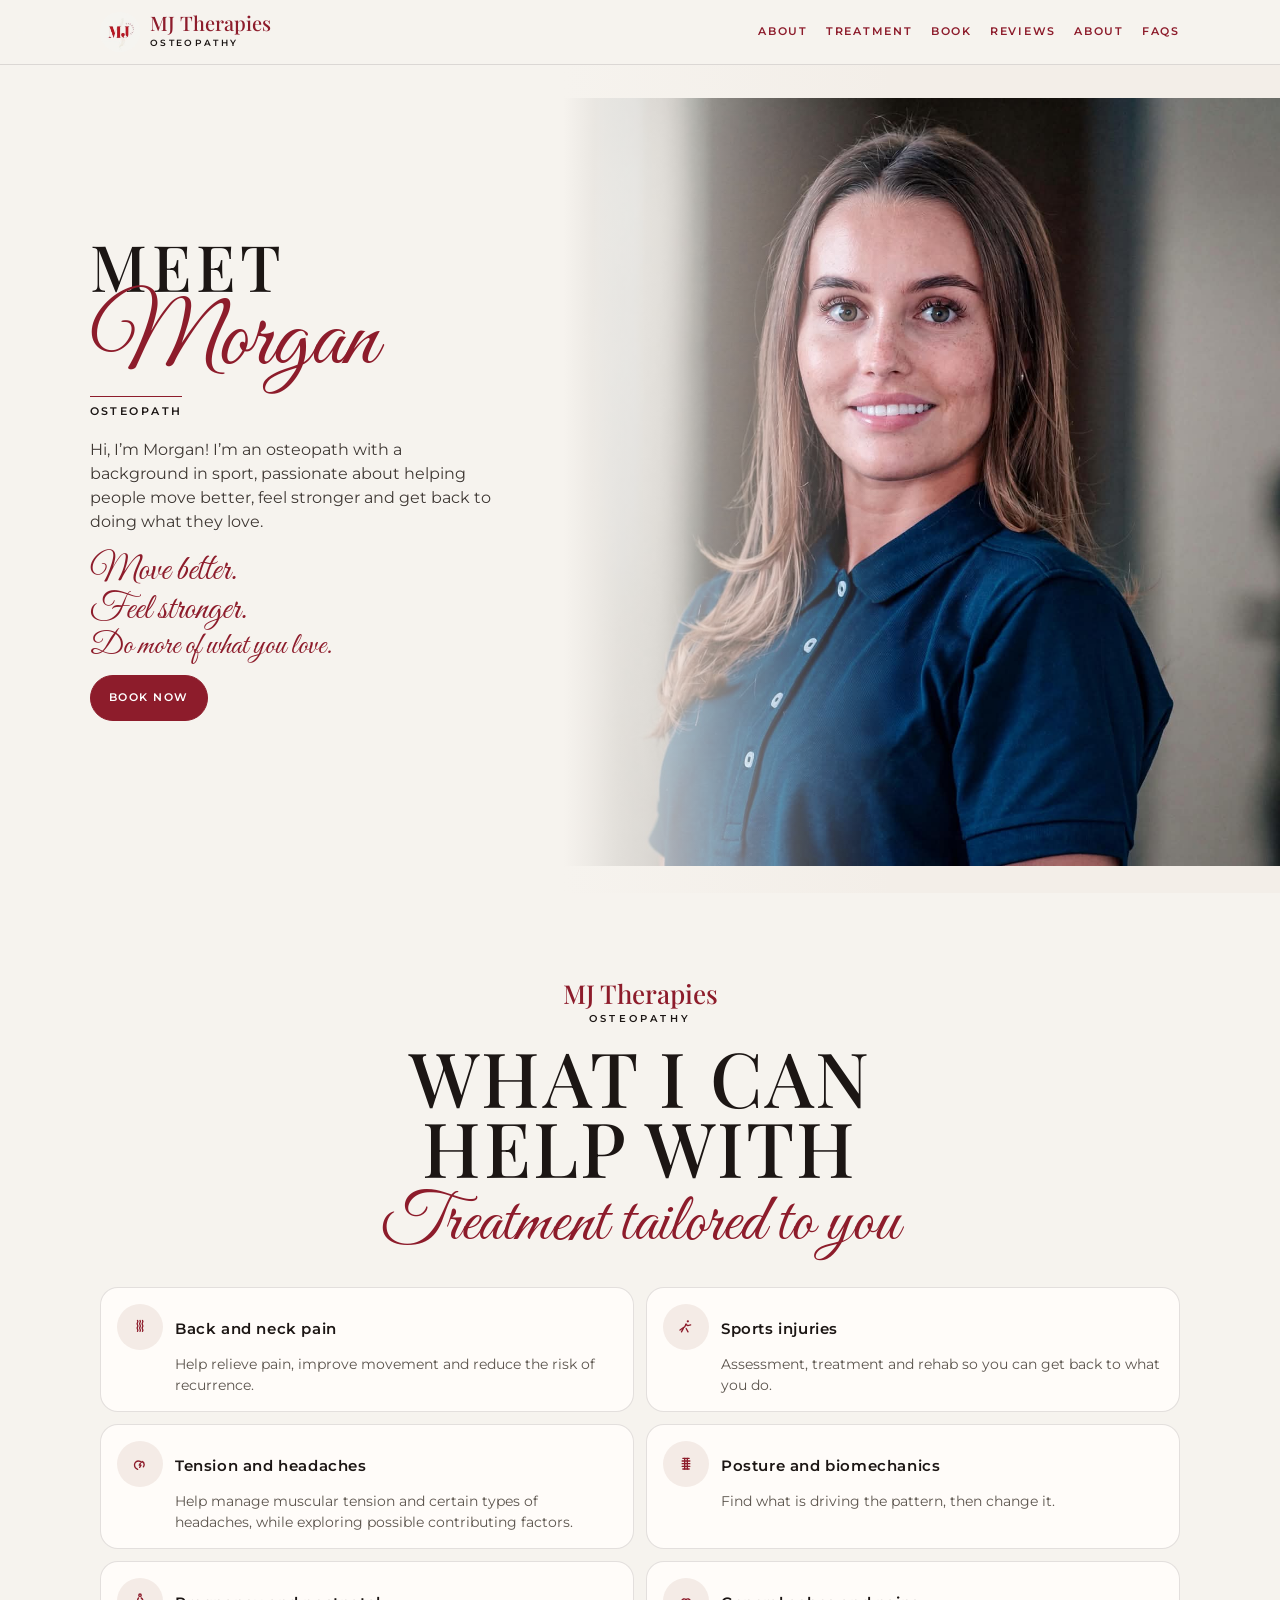
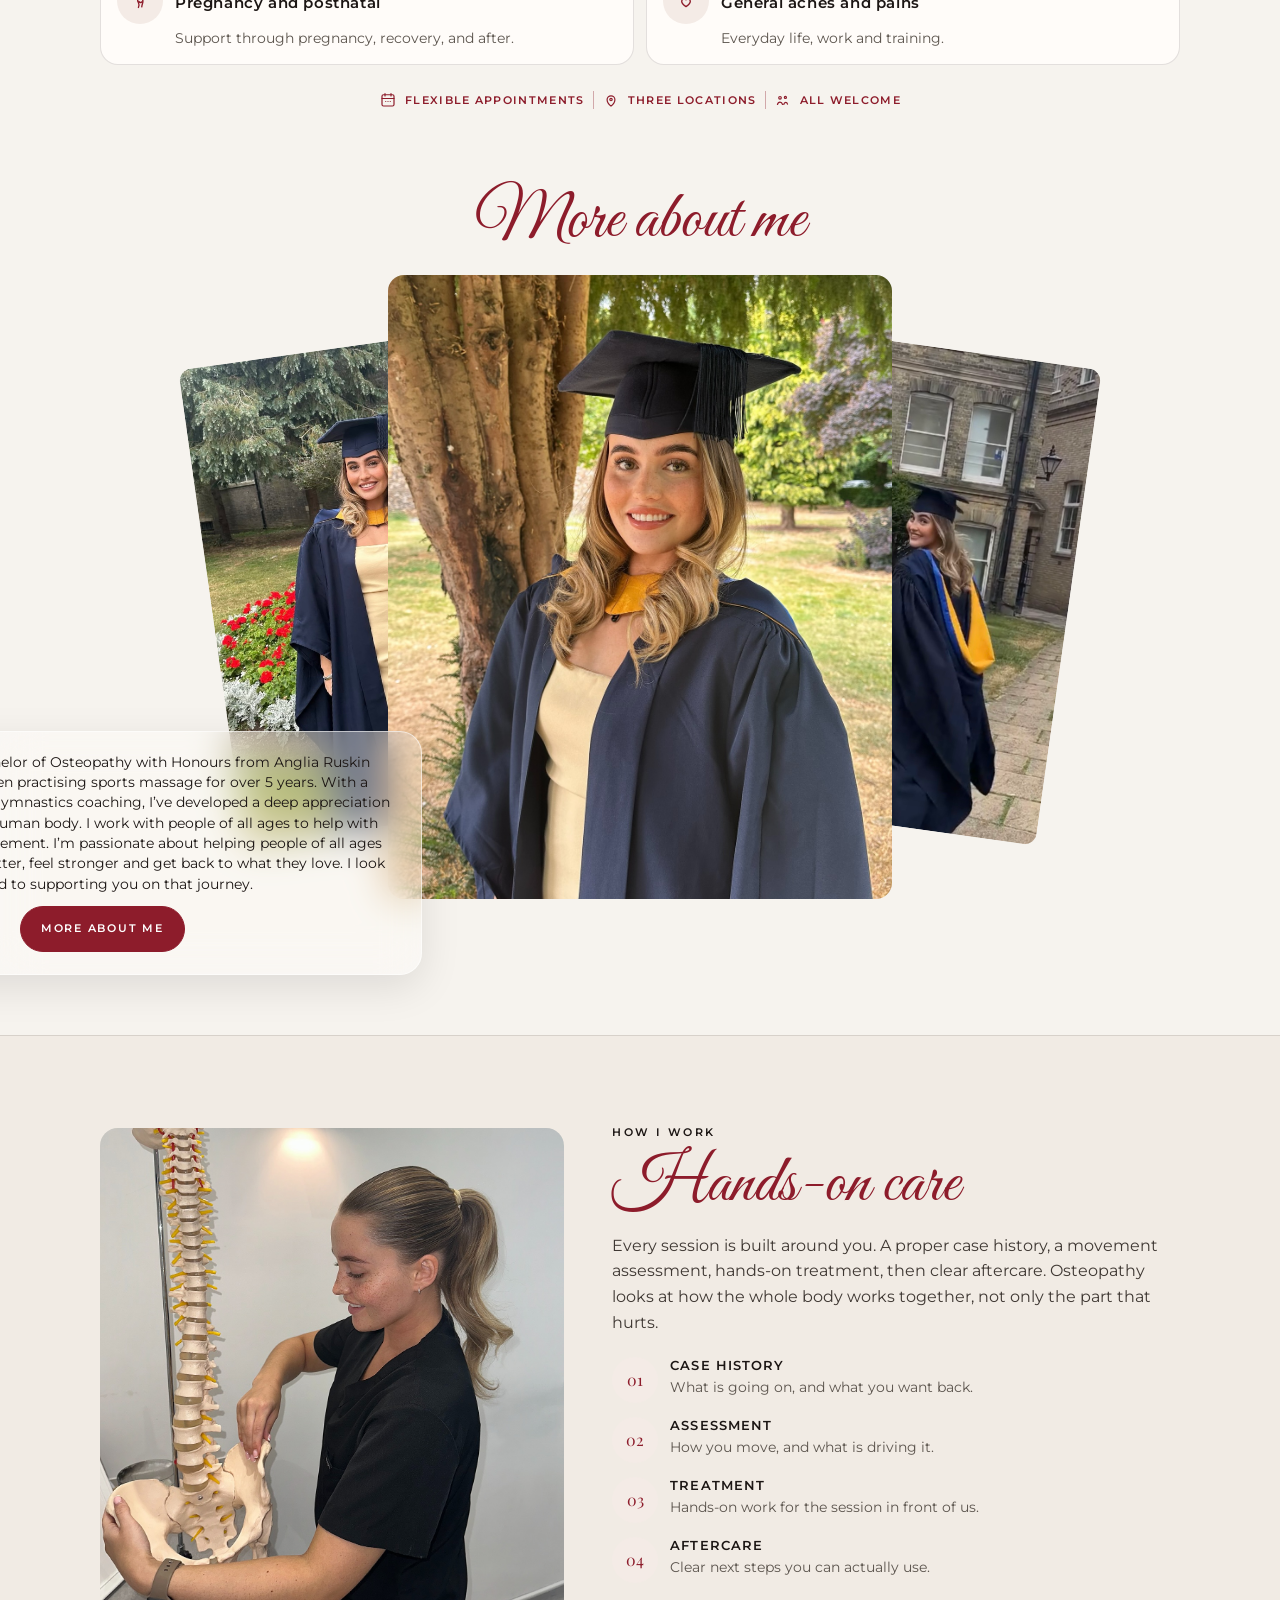
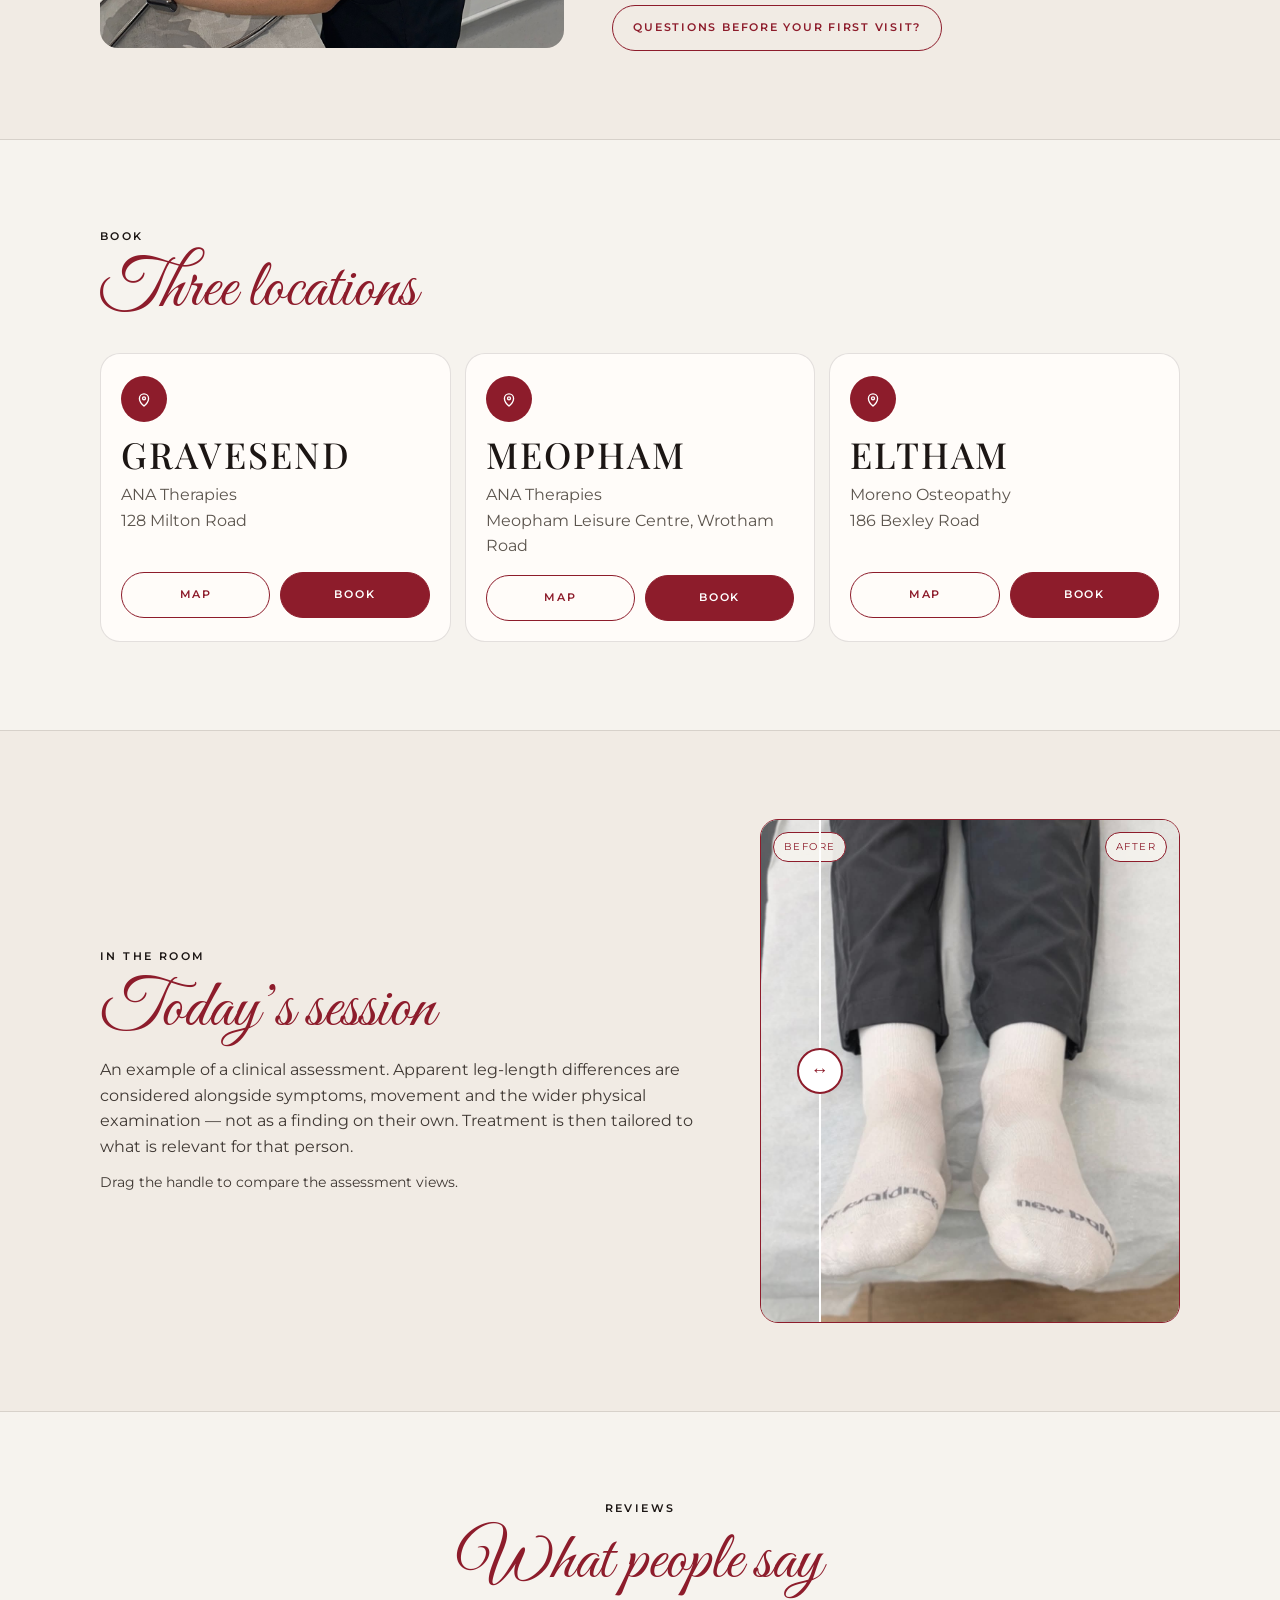
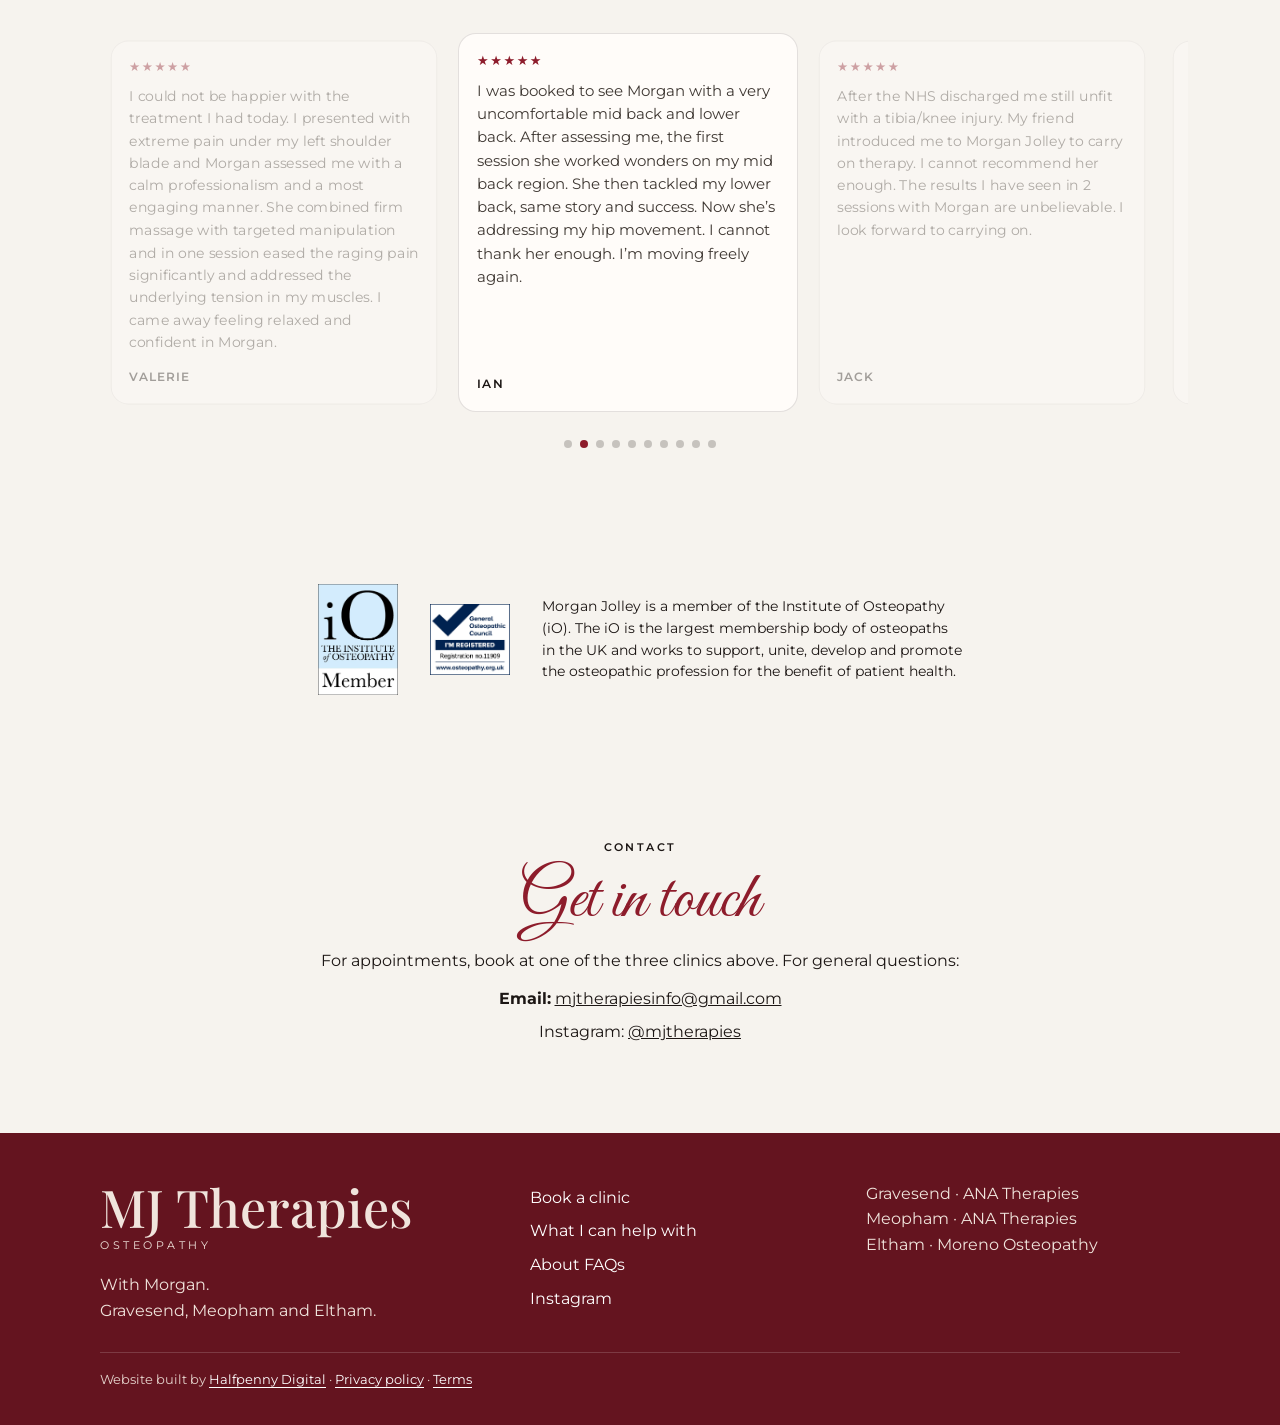
==== commit 20cdf225: "Add closing line to about text" ====
--- a/index.html
+++ b/index.html
@@ -83,7 +83,7 @@
         <figcaption>
           <p class="script-line">More about me</p>
           <div class="about-glass">
-            <p>I graduated with a Bachelor of Osteopathy with Honours from Anglia Ruskin University and have been practising sports massage for over 5 years. With a background in sport and gymnastics coaching, I’ve developed a deep appreciation for movement and the human body. I work with people of all ages to help with mobility and pain management.</p>
+            <p>I graduated with a Bachelor of Osteopathy with Honours from Anglia Ruskin University and have been practising sports massage for over 5 years. With a background in sport and gymnastics coaching, I’ve developed a deep appreciation for movement and the human body. I work with people of all ages to help with mobility and pain management. I’m passionate about helping people of all ages and walks of life move better, feel stronger and get back to what they love. I look forward to supporting you on that journey.</p>
             <div class="btn-row center-row" style="margin-top:12px">
               <a class="btn" href="about.html">More about me</a>
             </div>
--- a/css/nav-hero.css
+++ b/css/nav-hero.css
@@ -188,27 +188,31 @@
     content: "" !important;
     display: none !important;
   }
-  .grad-band figcaption p:last-child {
+  .grad-band figcaption .about-glass {
     order: 1;
     position: absolute;
     z-index: 3;
-    bottom: 64px;
+    bottom: 24px;
     left: 50%;
     transform: translateX(-50%);
-    width: 420px;
-    max-width: 80%;
+    width: min(640px, 72%);
     margin: 0;
-    padding: 16px 18px;
+    padding: 18px 24px 16px;
     font-size: 14px;
-    line-height: 1.5;
+    line-height: 1.45;
     text-align: center;
     color: #1c1614;
-    background: rgba(255, 255, 255, 0.45);
+    background: rgba(255, 255, 255, 0.42);
     border: 1px solid rgba(255, 255, 255, 0.6);
-    border-radius: 18px;
+    border-radius: 20px;
     backdrop-filter: blur(18px) saturate(1.4);
     -webkit-backdrop-filter: blur(18px) saturate(1.4);
-    box-shadow: 0 8px 32px rgba(0, 0, 0, 0.08);
+    box-shadow: 0 10px 36px rgba(0, 0, 0, 0.08);
+  }
+  .grad-band figcaption .about-glass p {
+    margin: 0;
+    font-size: 14px;
+    line-height: 1.45;
   }
 }
 @media (max-width: 899px) {
@@ -234,20 +238,22 @@
     background: linear-gradient(90deg, #f6f3ee 0%, #f6f3ee 24%, rgba(246, 243, 238, 0.92) 36%, rgba(246, 243, 238, 0) 52%) !important;
   }
   .grad-band figcaption {
-    left: 16px !important;
-    top: 0 !important;
-    bottom: 0 !important;
-    width: 42% !important;
-    max-width: 170px !important;
-    height: 100% !important;
+    left: 12px !important;
+    top: 16px !important;
+    bottom: 16px !important;
+    width: 46% !important;
+    max-width: 180px !important;
+    height: auto !important;
     transform: none !important;
     display: flex !important;
     flex-direction: column;
-    justify-content: center;
-    padding: 0 !important;
+    justify-content: flex-start;
+    padding: 12px 0 !important;
     margin: 0 !important;
     border: 0 !important;
     border-radius: 0 !important;
+    background: transparent !important;
+    overflow: visible !important;
     background: none !important;
     background-color: transparent !important;
     box-shadow: none !important;
@@ -261,3 +267,26 @@
   }
   .grad-band figcaption p:last-child { font-size: 13.5px !important; line-height: 1.4 !important; }
 }
+
+@media (max-width: 899px) {
+  .grad-band figcaption .script-line {
+    font-size: 28px !important;
+    margin-bottom: 6px !important;
+  }
+  .grad-band figcaption .about-glass {
+    background: transparent !important;
+    border: 0 !important;
+    padding: 0 !important;
+    box-shadow: none !important;
+    backdrop-filter: none !important;
+  }
+  .grad-band figcaption .about-glass p {
+    font-size: 12px !important;
+    line-height: 1.35 !important;
+    margin: 0 0 10px !important;
+  }
+  .grad-band figcaption .btn {
+    font-size: 12px !important;
+    padding: 8px 12px !important;
+  }
+}
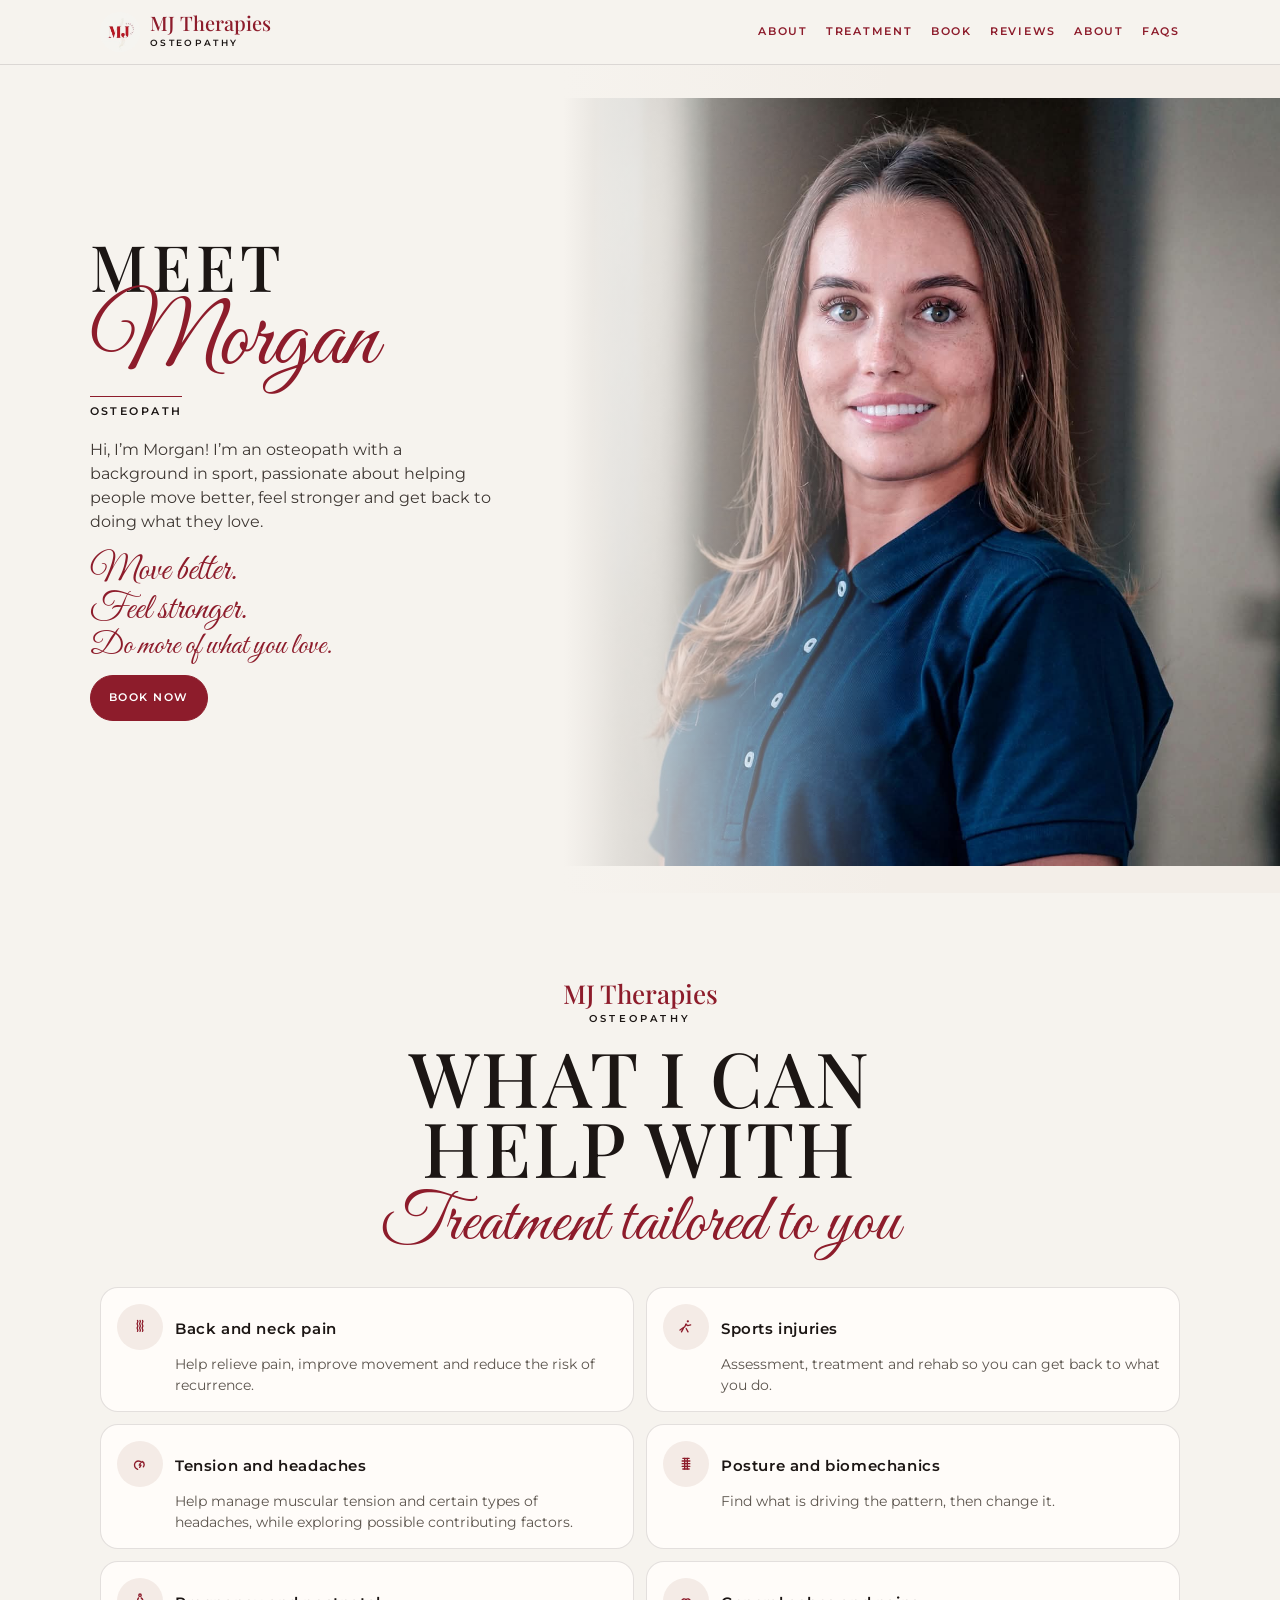
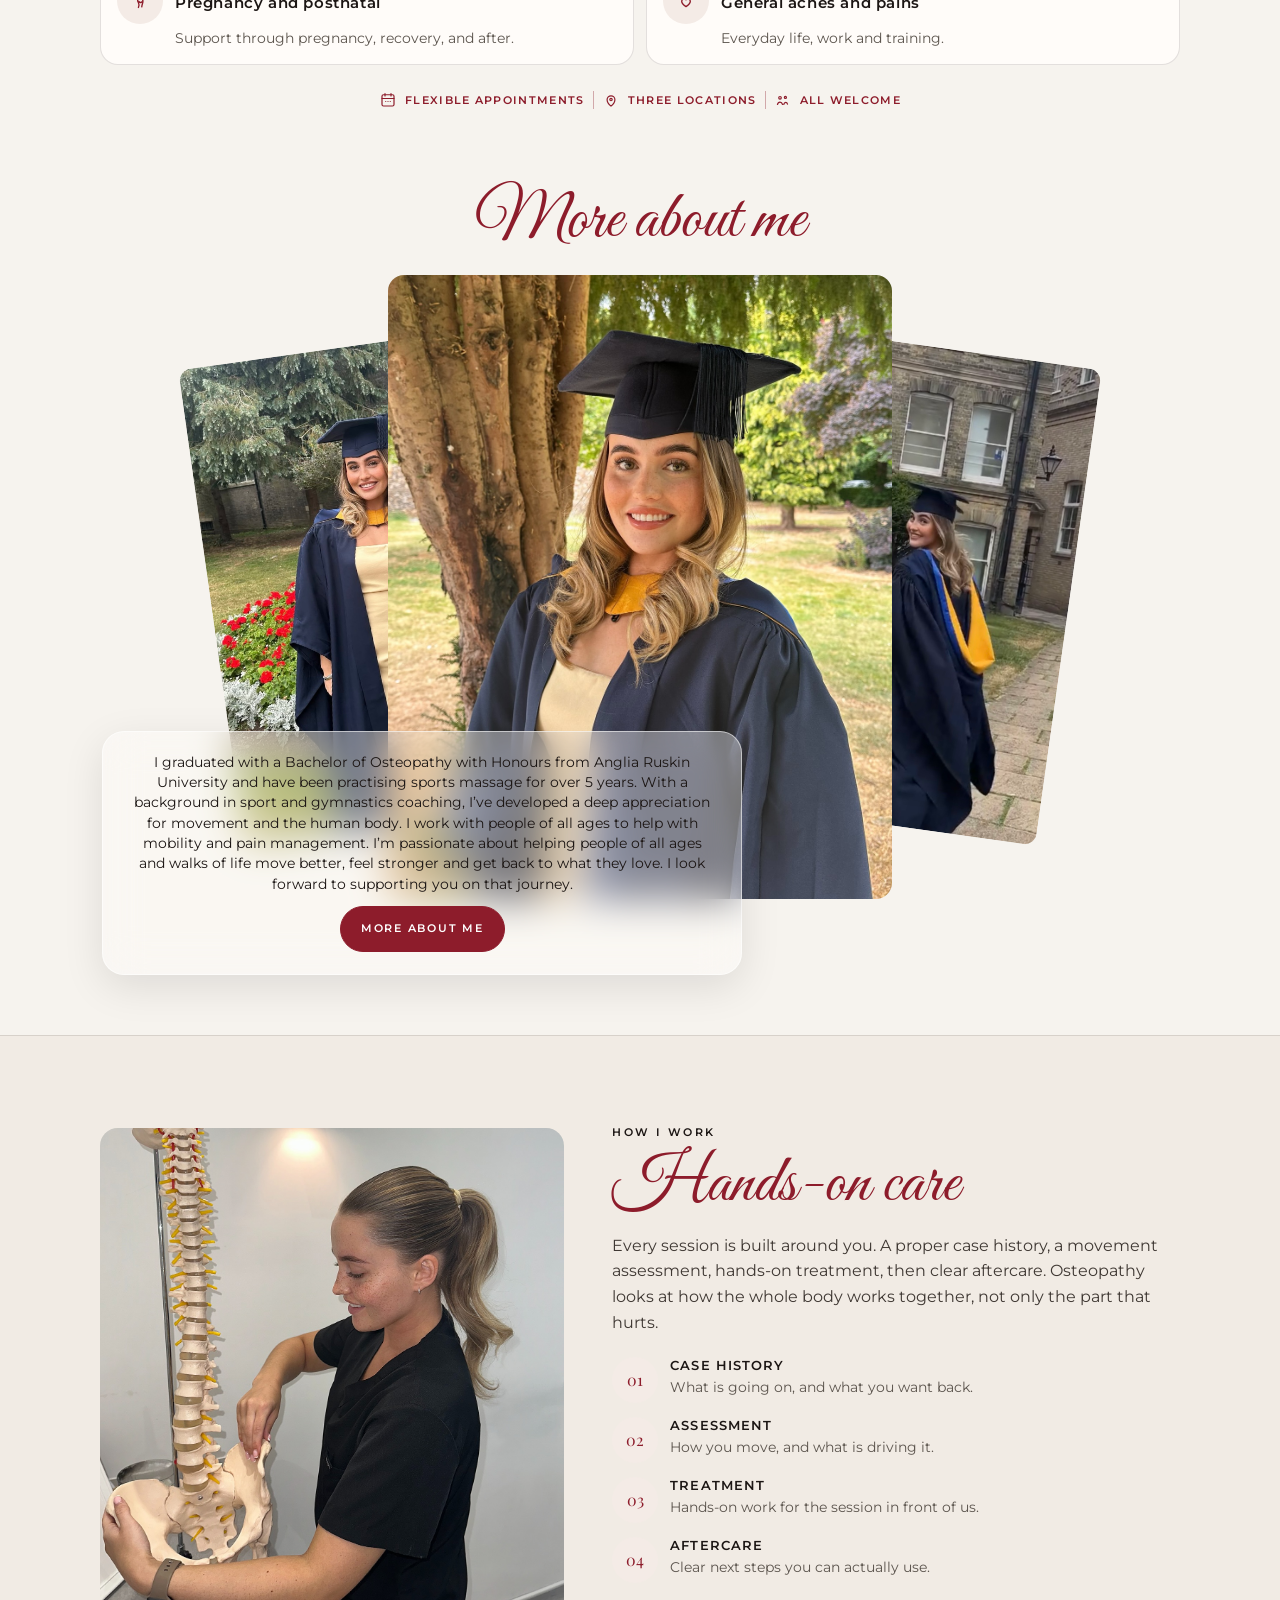
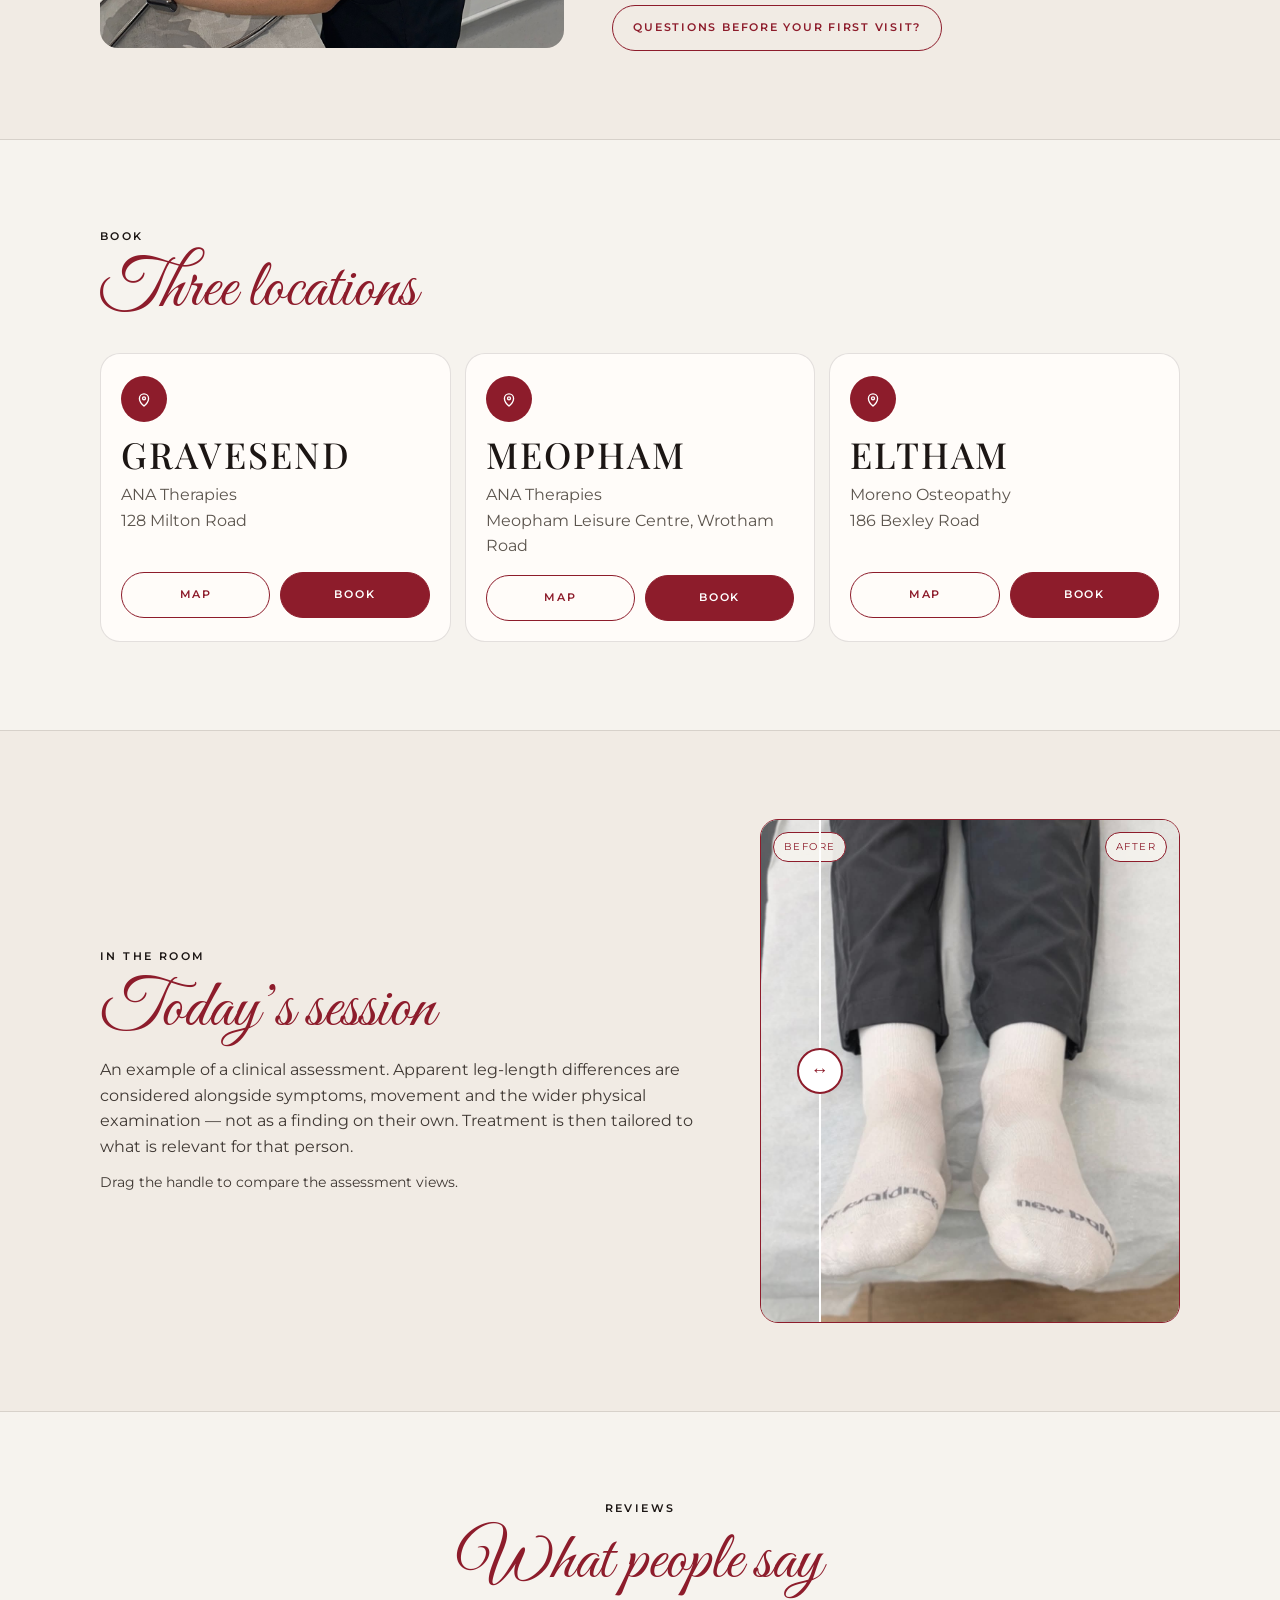
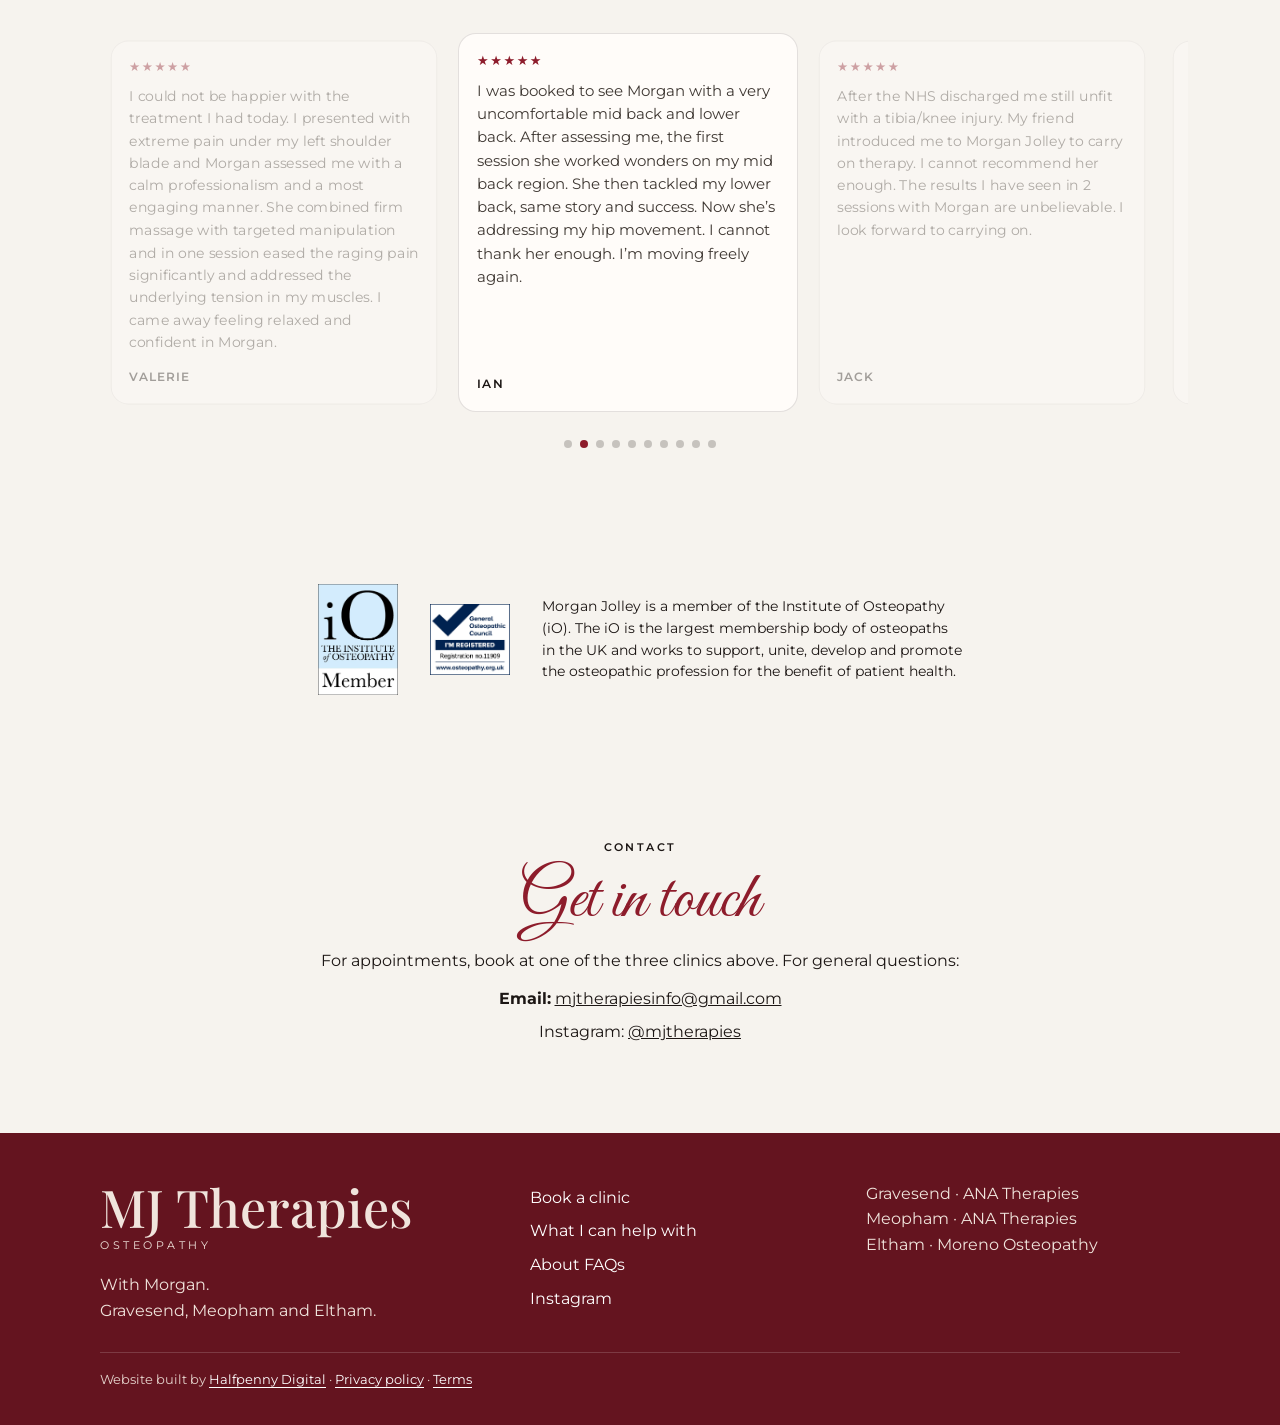
==== commit 8d293317: "Bump CSS version to bust cache" ====
--- a/index.html
+++ b/index.html
@@ -13,8 +13,8 @@
   <link rel="stylesheet" href="css/styles.css?v=16" />
   <link rel="stylesheet" href="css/hero-shift.css?v=8" />
   <link rel="stylesheet" href="css/sections.css?v=3" />
-  <link rel="stylesheet" href="css/nav-hero.css?v=23" />
-  <link rel="stylesheet" href="css/pages.css?v=2" />
+  <link rel="stylesheet" href="css/nav-hero.css?v=24" />
+  <link rel="stylesheet" href="css/pages.css?v=4" />
 </head>
 <body>
   <div id="site-header"></div>
--- a/css/nav-hero.css
+++ b/css/nav-hero.css
@@ -190,13 +190,10 @@
   }
   .grad-band figcaption .about-glass {
     order: 1;
-    position: absolute;
+    position: relative;
     z-index: 3;
-    bottom: 24px;
-    left: 50%;
-    transform: translateX(-50%);
     width: min(640px, 72%);
-    margin: 0;
+    margin: -90px auto 0;
     padding: 18px 24px 16px;
     font-size: 14px;
     line-height: 1.45;
@@ -270,7 +267,7 @@
 
 @media (max-width: 899px) {
   .grad-band figcaption .script-line {
-    font-size: 28px !important;
+    font-size: 36px !important;
     margin-bottom: 6px !important;
   }
   .grad-band figcaption .about-glass {
@@ -281,8 +278,8 @@
     backdrop-filter: none !important;
   }
   .grad-band figcaption .about-glass p {
-    font-size: 12px !important;
-    line-height: 1.35 !important;
+    font-size: 13px !important;
+    line-height: 1.4 !important;
     margin: 0 0 10px !important;
   }
   .grad-band figcaption .btn {
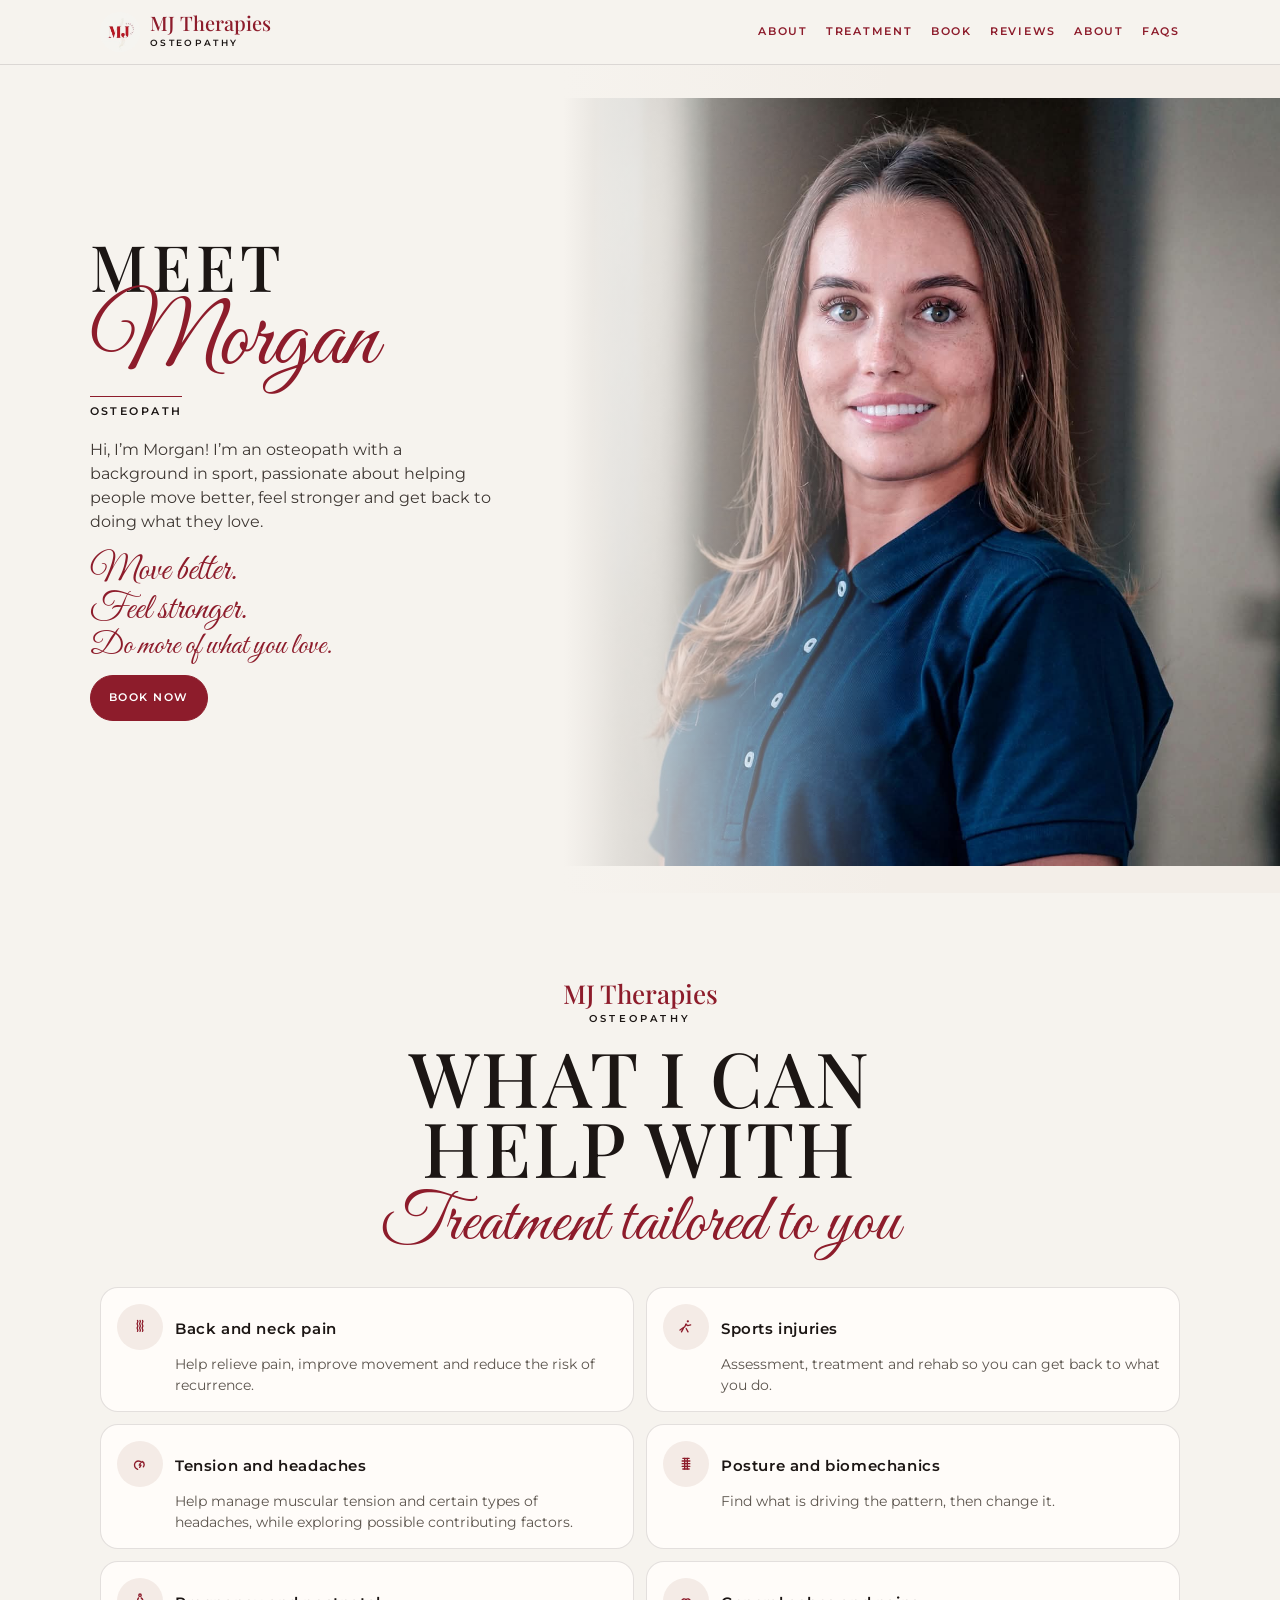
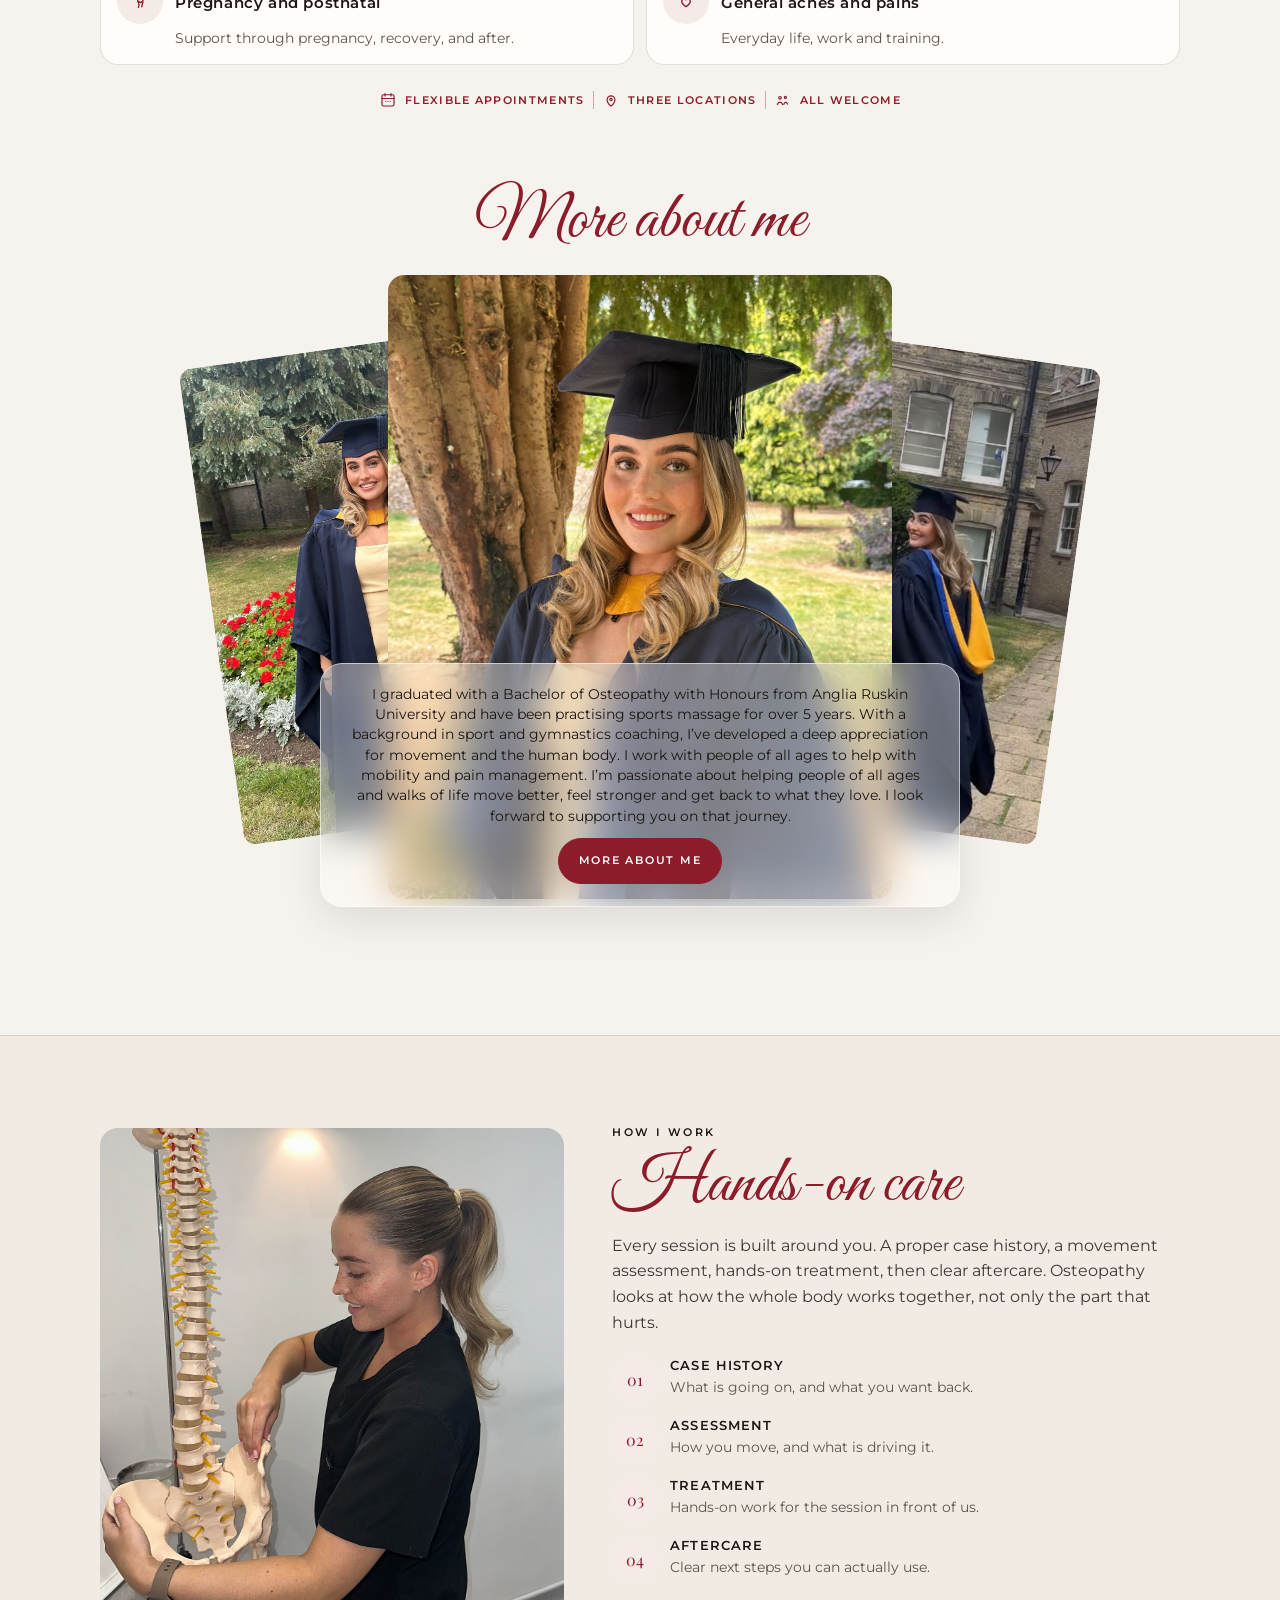
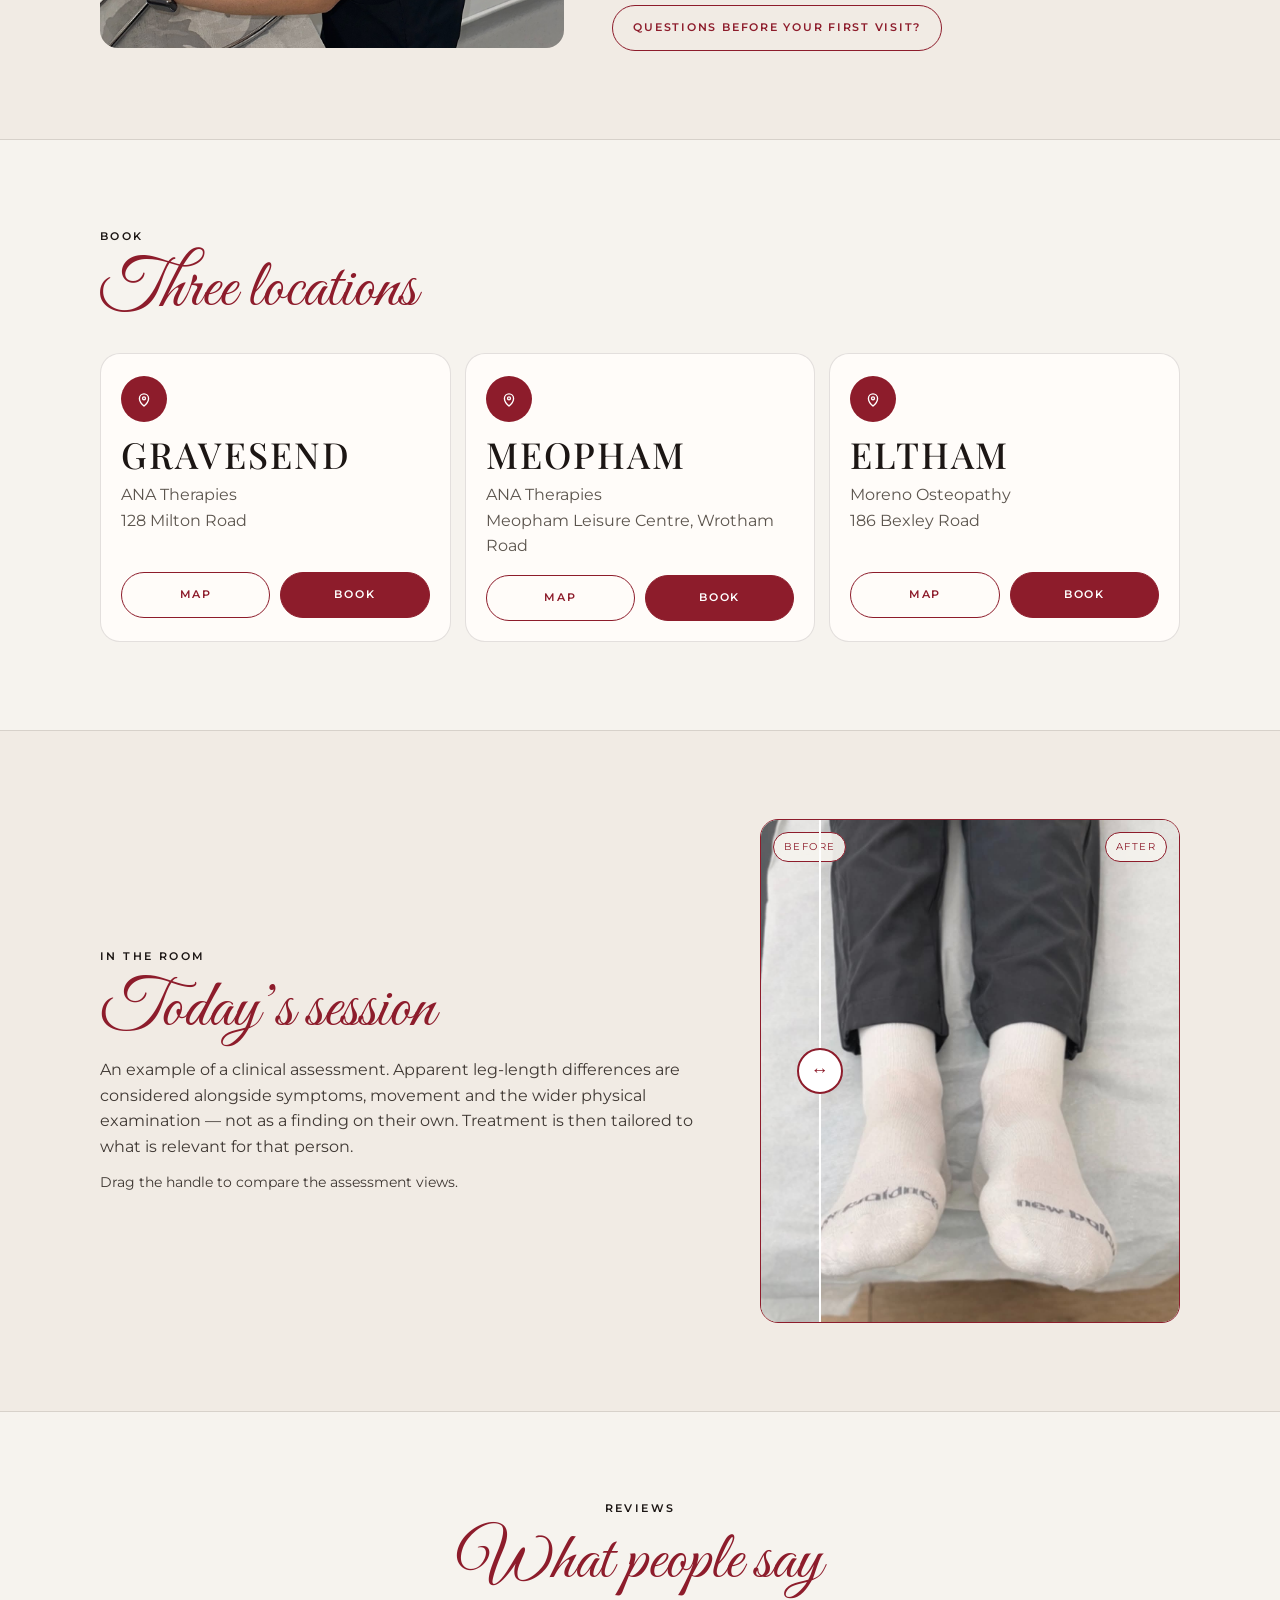
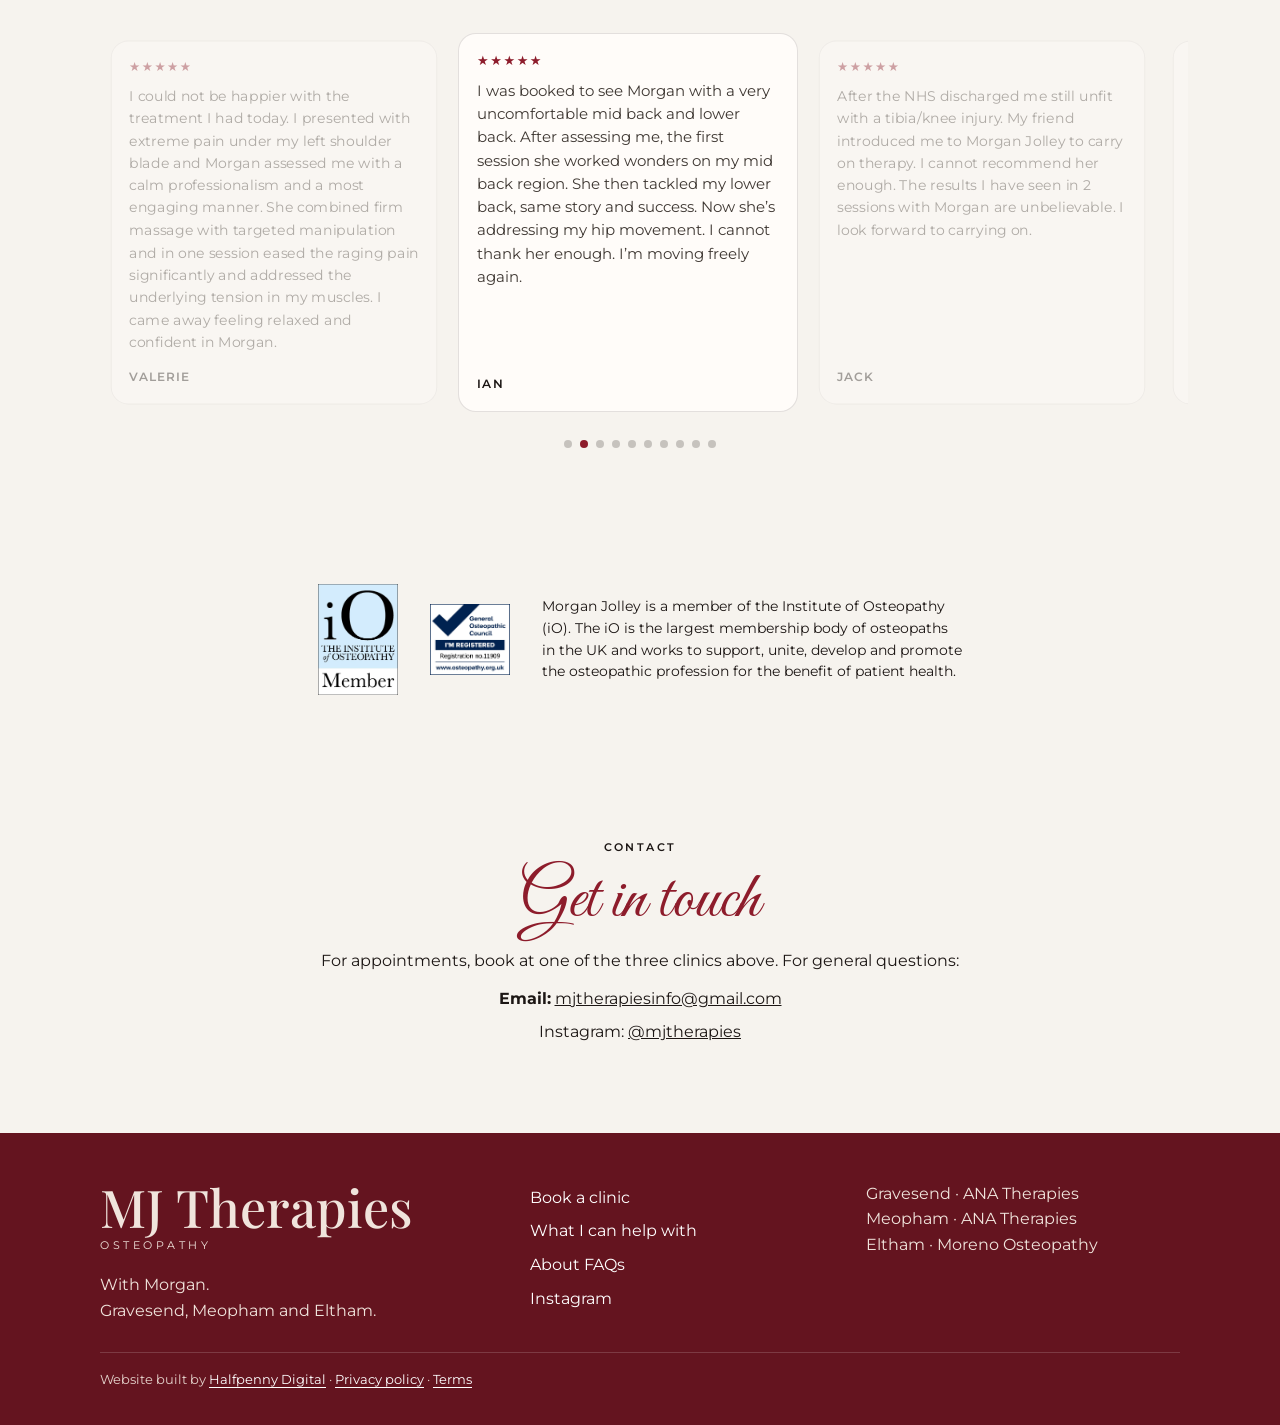
==== commit ee2d6961: "Bump CSS version" ====
--- a/index.html
+++ b/index.html
@@ -13,7 +13,7 @@
   <link rel="stylesheet" href="css/styles.css?v=16" />
   <link rel="stylesheet" href="css/hero-shift.css?v=8" />
   <link rel="stylesheet" href="css/sections.css?v=3" />
-  <link rel="stylesheet" href="css/nav-hero.css?v=24" />
+  <link rel="stylesheet" href="css/nav-hero.css?v=25" />
   <link rel="stylesheet" href="css/pages.css?v=4" />
 </head>
 <body>
--- a/css/nav-hero.css
+++ b/css/nav-hero.css
@@ -190,10 +190,13 @@
   }
   .grad-band figcaption .about-glass {
     order: 1;
-    position: relative;
+    position: absolute !important;
+    left: 50% !important;
+    bottom: 40px !important;
+    transform: translateX(-50%) !important;
     z-index: 3;
     width: min(640px, 72%);
-    margin: -90px auto 0;
+    margin: 0 !important;
     padding: 18px 24px 16px;
     font-size: 14px;
     line-height: 1.45;
@@ -267,7 +270,7 @@
 
 @media (max-width: 899px) {
   .grad-band figcaption .script-line {
-    font-size: 36px !important;
+    font-size: 40px !important;
     margin-bottom: 6px !important;
   }
   .grad-band figcaption .about-glass {
@@ -283,7 +286,7 @@
     margin: 0 0 10px !important;
   }
   .grad-band figcaption .btn {
-    font-size: 12px !important;
-    padding: 8px 12px !important;
-  }
-}
+    font-size: 10px !important;
+    padding: 6px 10px !important;
+  }
+}
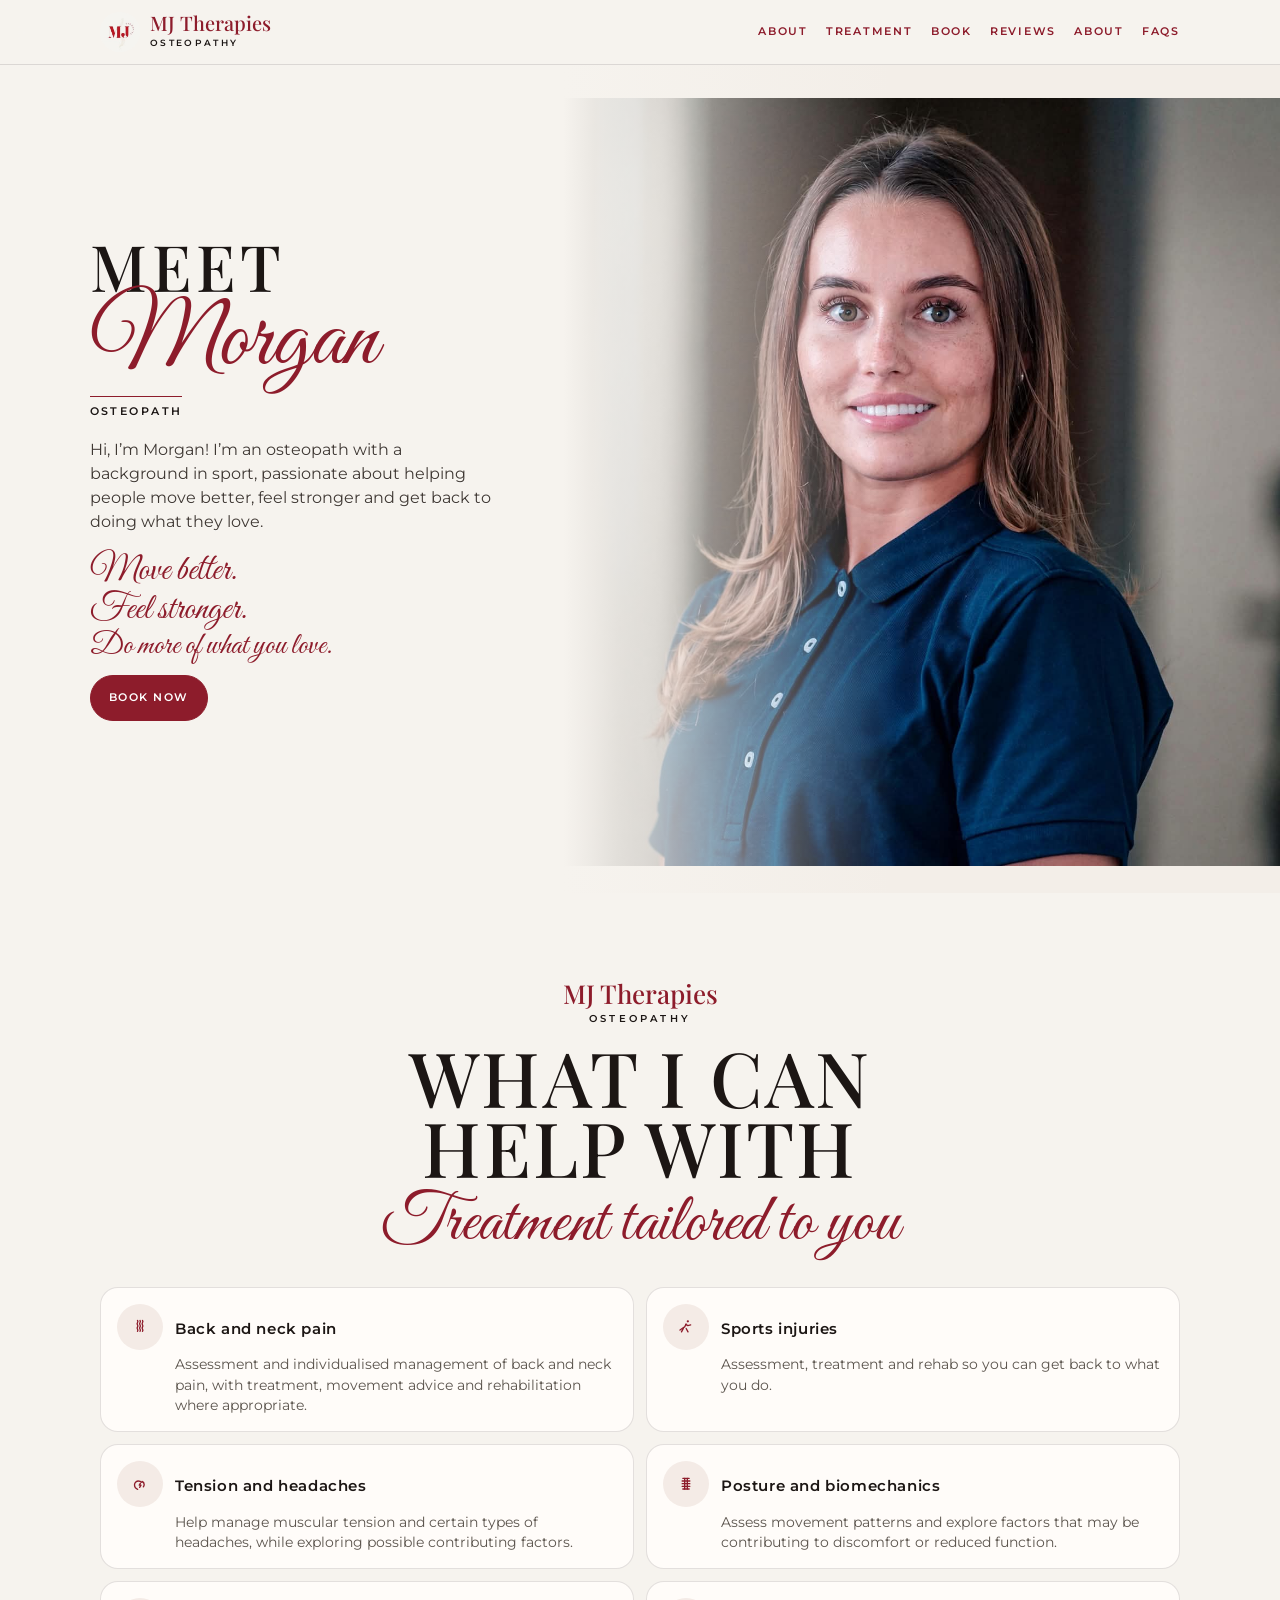
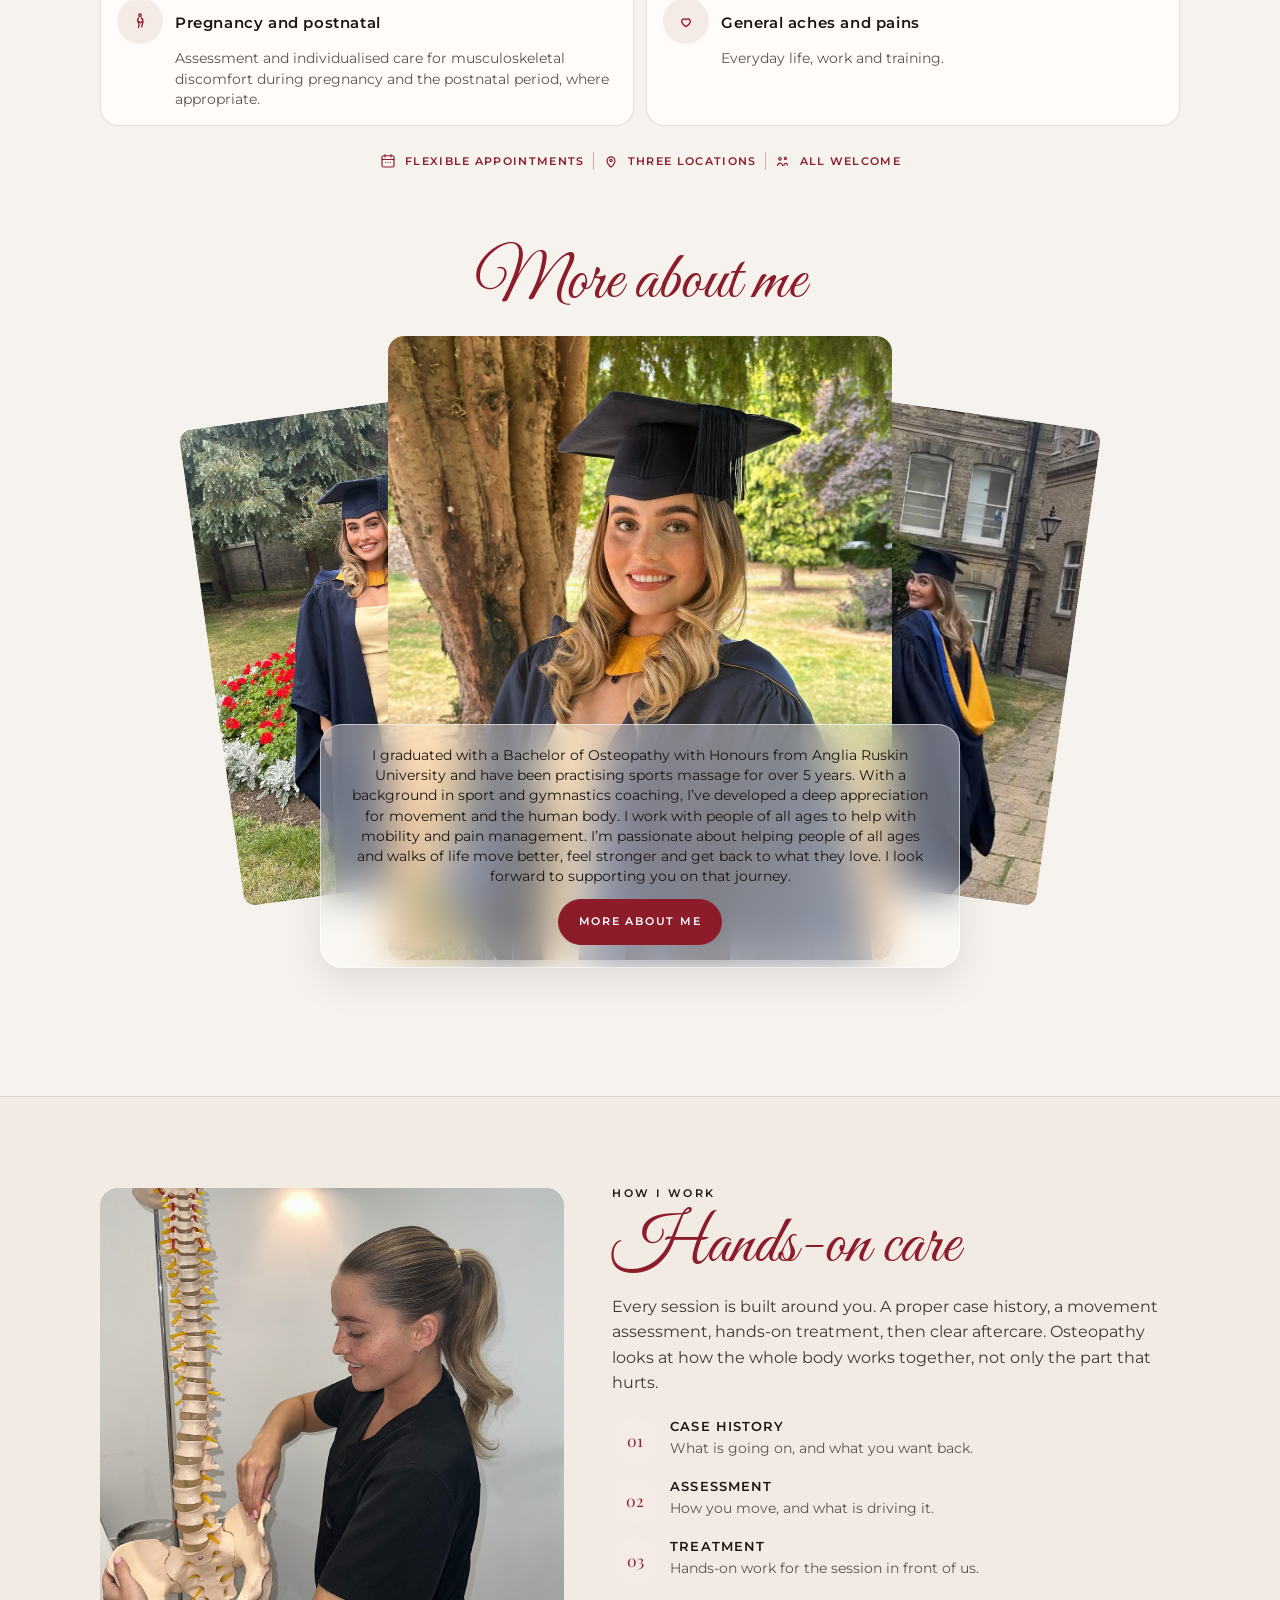
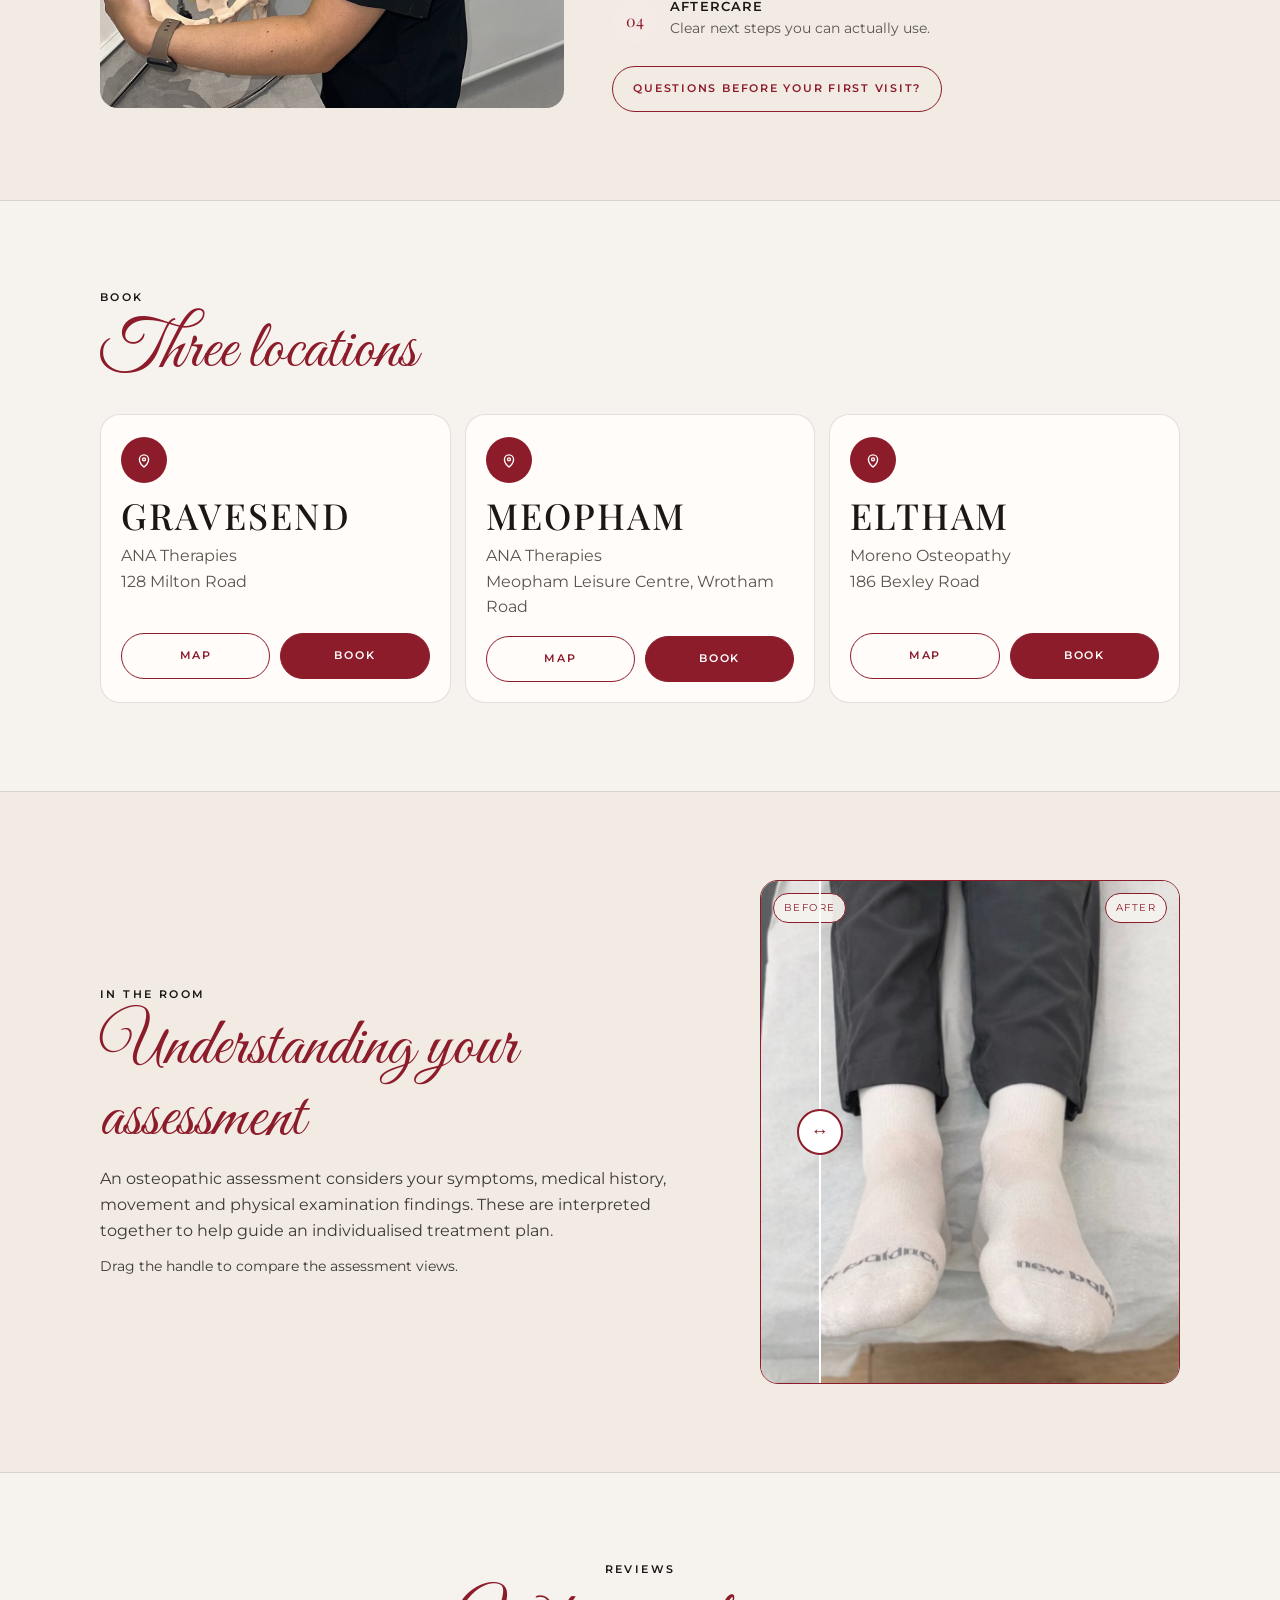
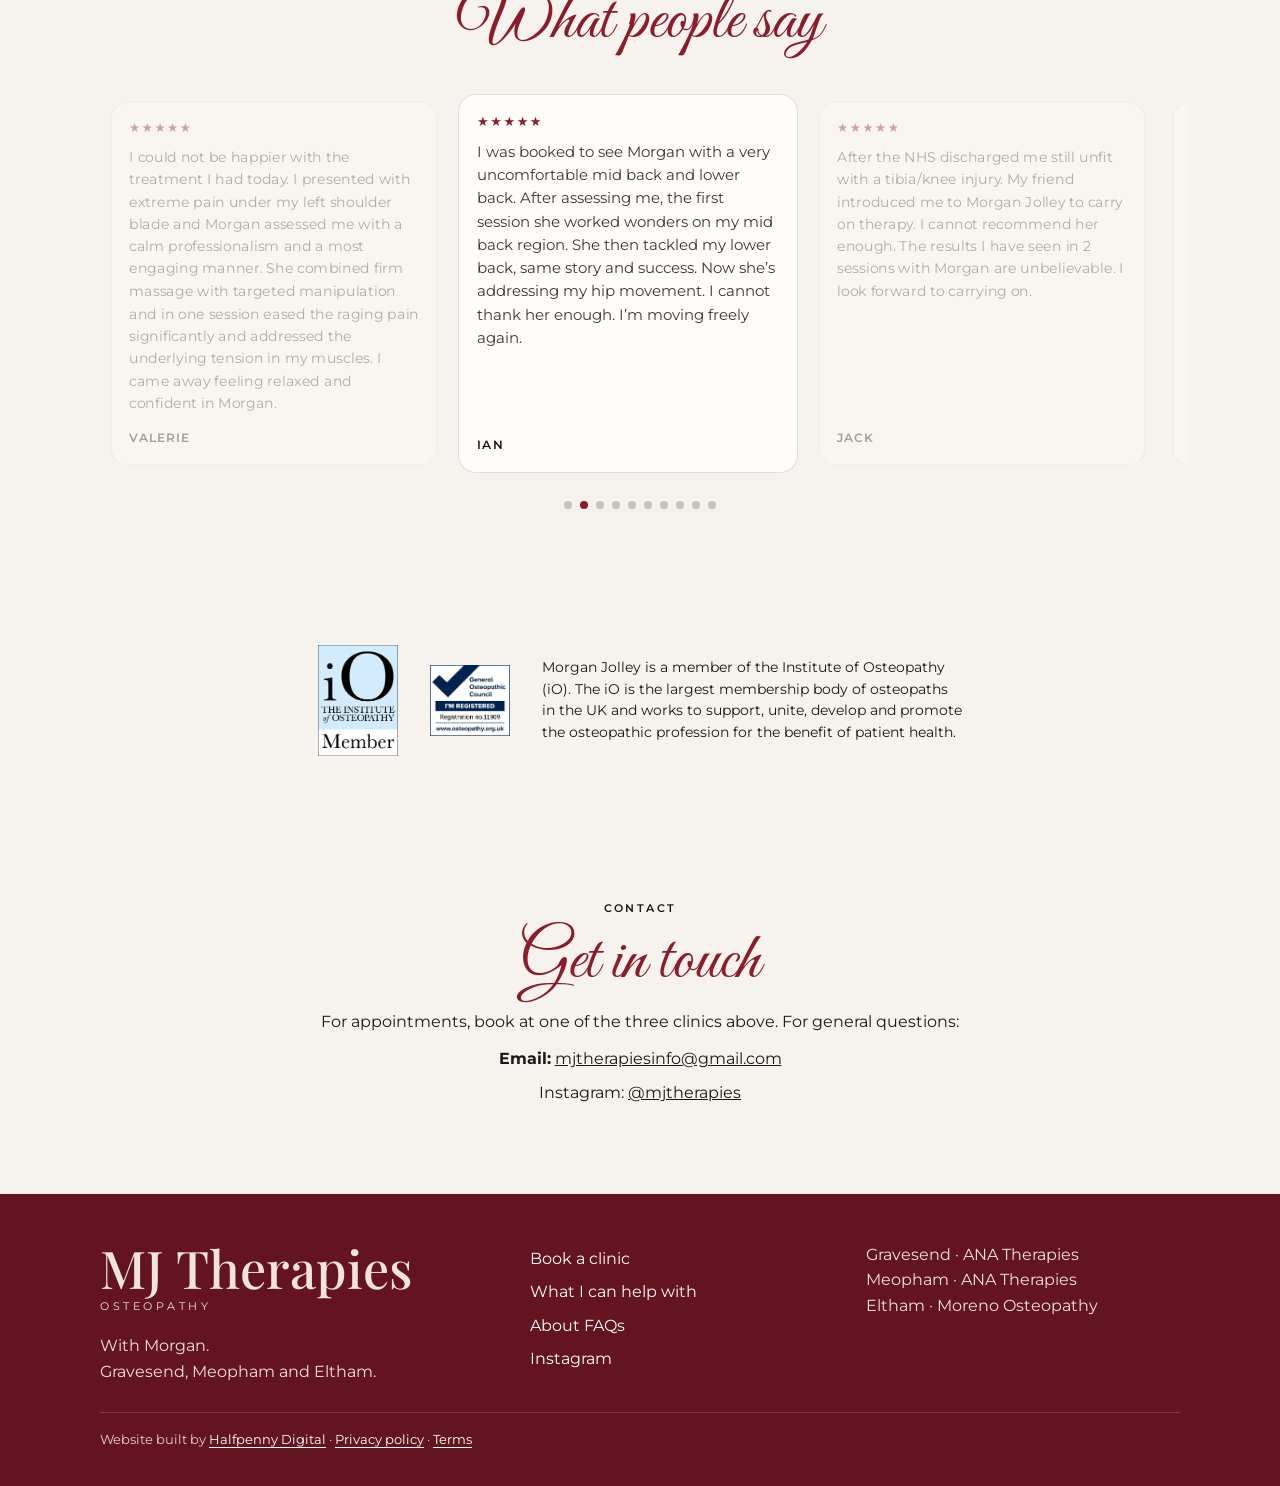
==== commit 3bbabbf4: "Update treatment wording for GOsC compliance" ====
--- a/index.html
+++ b/index.html
@@ -47,7 +47,7 @@
         <div class="treats" data-stagger>
           <article class="treat">
             <span class="mark soft" aria-hidden="true"><svg viewBox="0 0 24 24"><path d="M9 4.2c.7 1 .7 1.7 0 2.6s-.7 1.6 0 2.6.7 1.7 0 2.6-.7 1.6 0 2.6.7 1.7 0 2.6"/><path d="M12 4.2c.7 1 .7 1.7 0 2.6s-.7 1.6 0 2.6.7 1.7 0 2.6-.7 1.6 0 2.6.7 1.7 0 2.6"/><path d="M15 4.2c.7 1 .7 1.7 0 2.6s-.7 1.6 0 2.6.7 1.7 0 2.6-.7 1.6 0 2.6.7 1.7 0 2.6"/></svg></span>
-            <div><h3>Back and neck pain</h3><p>Help relieve pain, improve movement and reduce the risk of recurrence.</p></div>
+            <div><h3>Back and neck pain</h3><p>Assessment and individualised management of back and neck pain, with treatment, movement advice and rehabilitation where appropriate.</p></div>
           </article>
           <article class="treat">
             <span class="mark soft" aria-hidden="true"><svg viewBox="0 0 24 24"><circle cx="14.2" cy="5.2" r="1.35" fill="currentColor" stroke="none"/><path d="M4.8 15.6l3.4-2.4 2.2-1.4 1.8-3.4"/><path d="M11.6 8.8l2.6 1.5 3.4-.8"/><path d="M8.8 13.6l-2.2 4.2"/><path d="M12.2 13.8l2.2 4"/></svg></span>
@@ -59,11 +59,11 @@
           </article>
           <article class="treat">
             <span class="mark soft" aria-hidden="true"><svg viewBox="0 0 24 24"><path d="M8.2 5.2h7.6M7.4 8.4h9.2M7.4 11.6h9.2M7.4 14.8h9.2M8.2 18h7.6"/><path d="M10.4 5.2v12.8M13.6 5.2v12.8"/></svg></span>
-            <div><h3>Posture and biomechanics</h3><p>Find what is driving the pattern, then change it.</p></div>
+            <div><h3>Posture and biomechanics</h3><p>Assess movement patterns and explore factors that may be contributing to discomfort or reduced function.</p></div>
           </article>
           <article class="treat">
             <span class="mark soft" aria-hidden="true"><svg viewBox="0 0 24 24"><circle cx="12" cy="5" r="1.45"/><path d="M10.2 8.2c-1.4 1.8-1.5 3.4-.2 5.6 1.2 2 1 3.8.1 6"/><path d="M13.4 8.3c1.7 1.2 2.5 2.8 2 5.2-.4 2-1.1 3.4-1.3 5.6"/><path d="M10.6 12.6c1.1 1.5 2.6 1.7 3.8.3"/></svg></span>
-            <div><h3>Pregnancy and postnatal</h3><p>Support through pregnancy, recovery, and after.</p></div>
+            <div><h3>Pregnancy and postnatal</h3><p>Assessment and individualised care for musculoskeletal discomfort during pregnancy and the postnatal period, where appropriate.</p></div>
           </article>
           <article class="treat">
             <span class="mark soft" aria-hidden="true"><svg viewBox="0 0 24 24"><path d="M12 18.8s-5.2-3.2-5.2-6.8a3 3 0 0 1 5.2-1.5 3 3 0 0 1 5.2 1.5c0 3.6-5.2 6.8-5.2 6.8z"/></svg></span>
@@ -154,8 +154,8 @@
       <div class="wrap split session">
         <div>
           <p class="kicker ink">In the room</p>
-          <p class="script-line">Today’s session</p>
-          <p>An example of a clinical assessment. Apparent leg-length differences are considered alongside symptoms, movement and the wider physical examination — not as a finding on their own. Treatment is then tailored to what is relevant for that person.</p>
+          <p class="script-line">Understanding your assessment</p>
+          <p>An osteopathic assessment considers your symptoms, medical history, movement and physical examination findings. These are interpreted together to help guide an individualised treatment plan.</p>
           <p class="hint">Drag the handle to compare the assessment views.</p>
         </div>
         <div class="compare" id="compare-box">
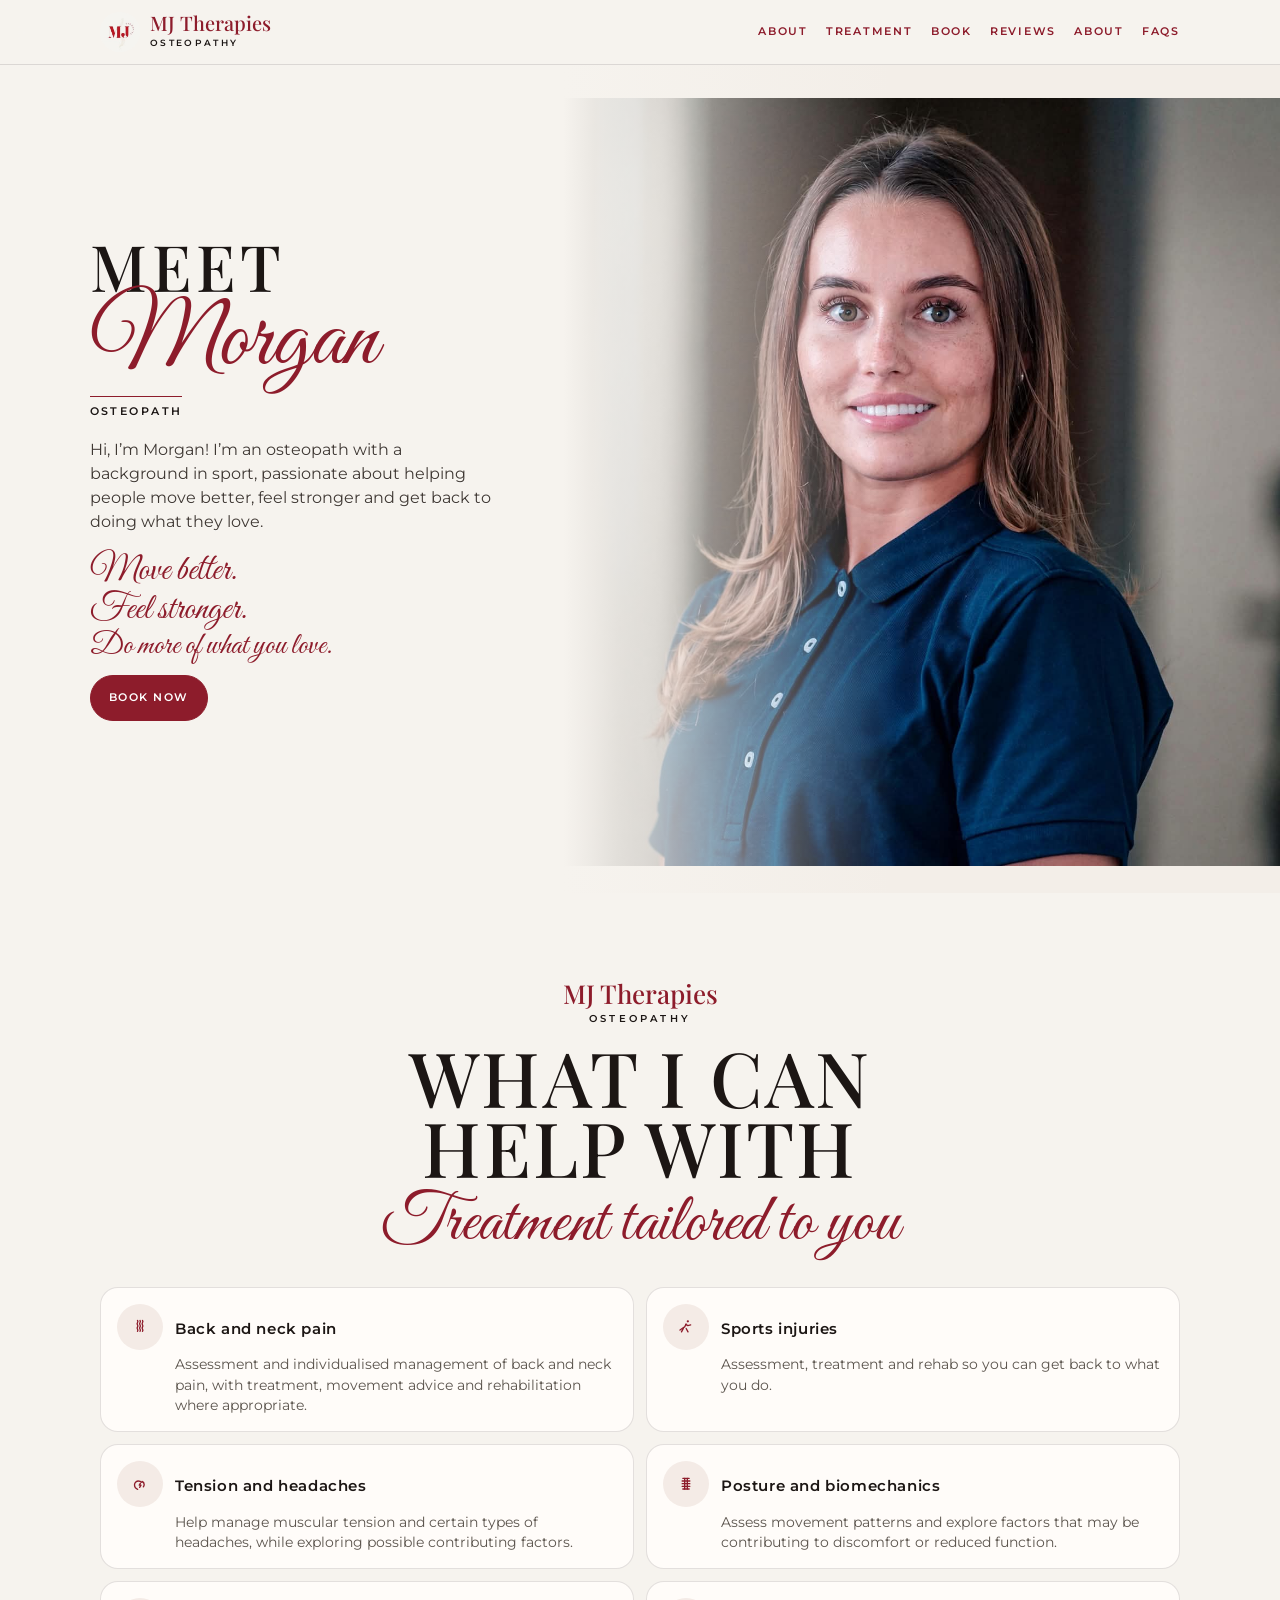
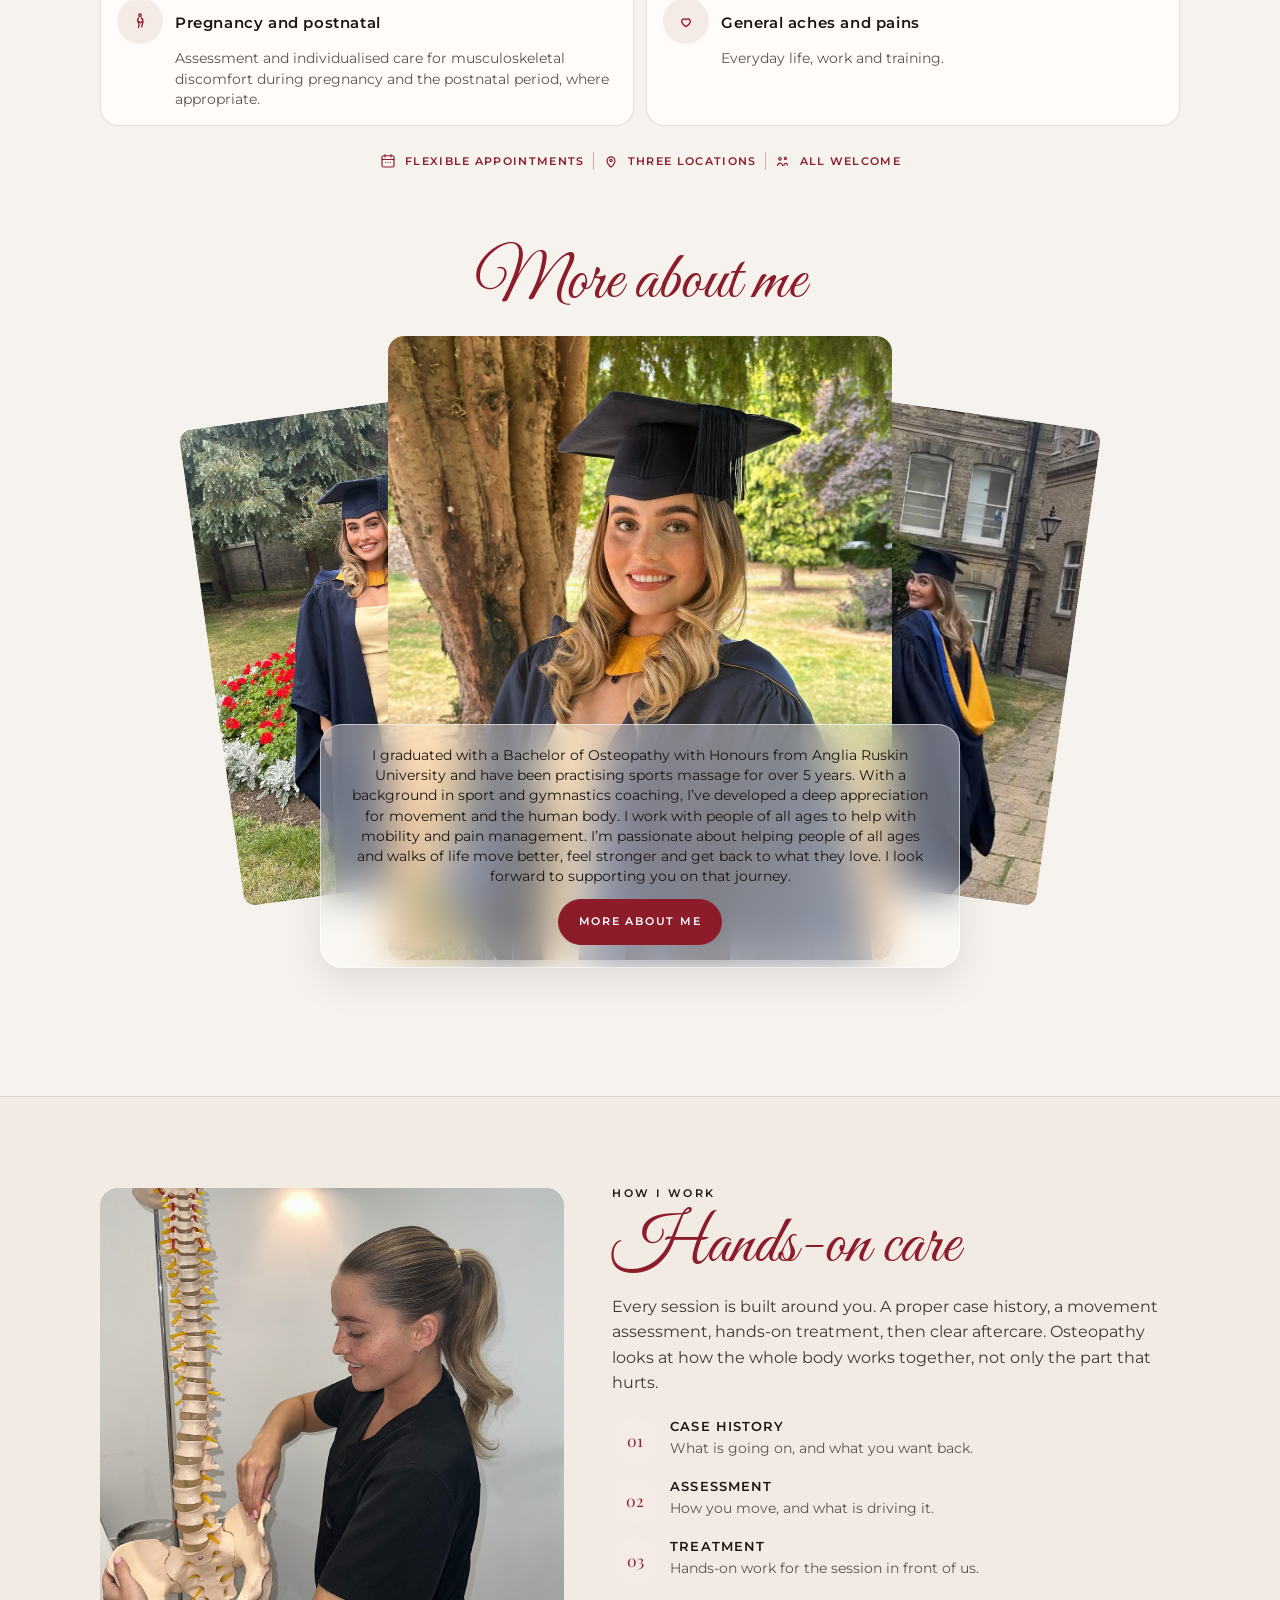
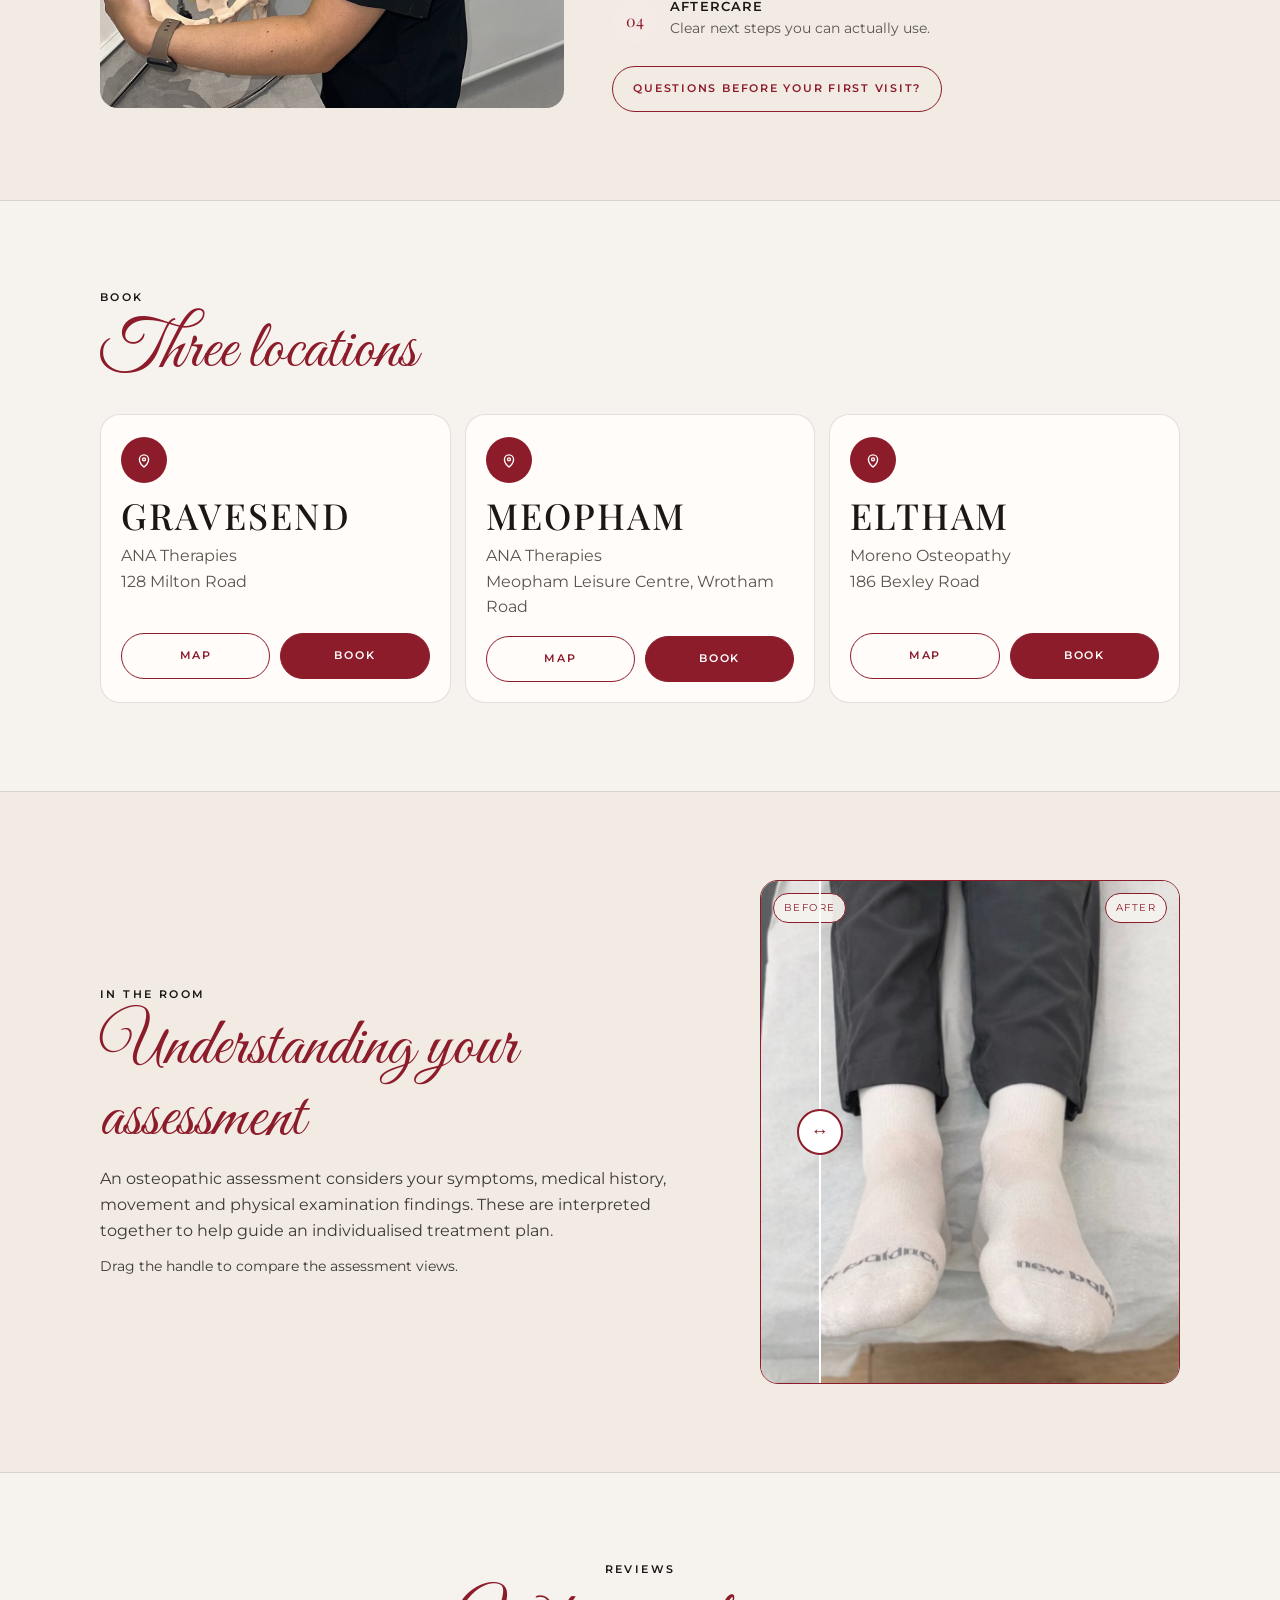
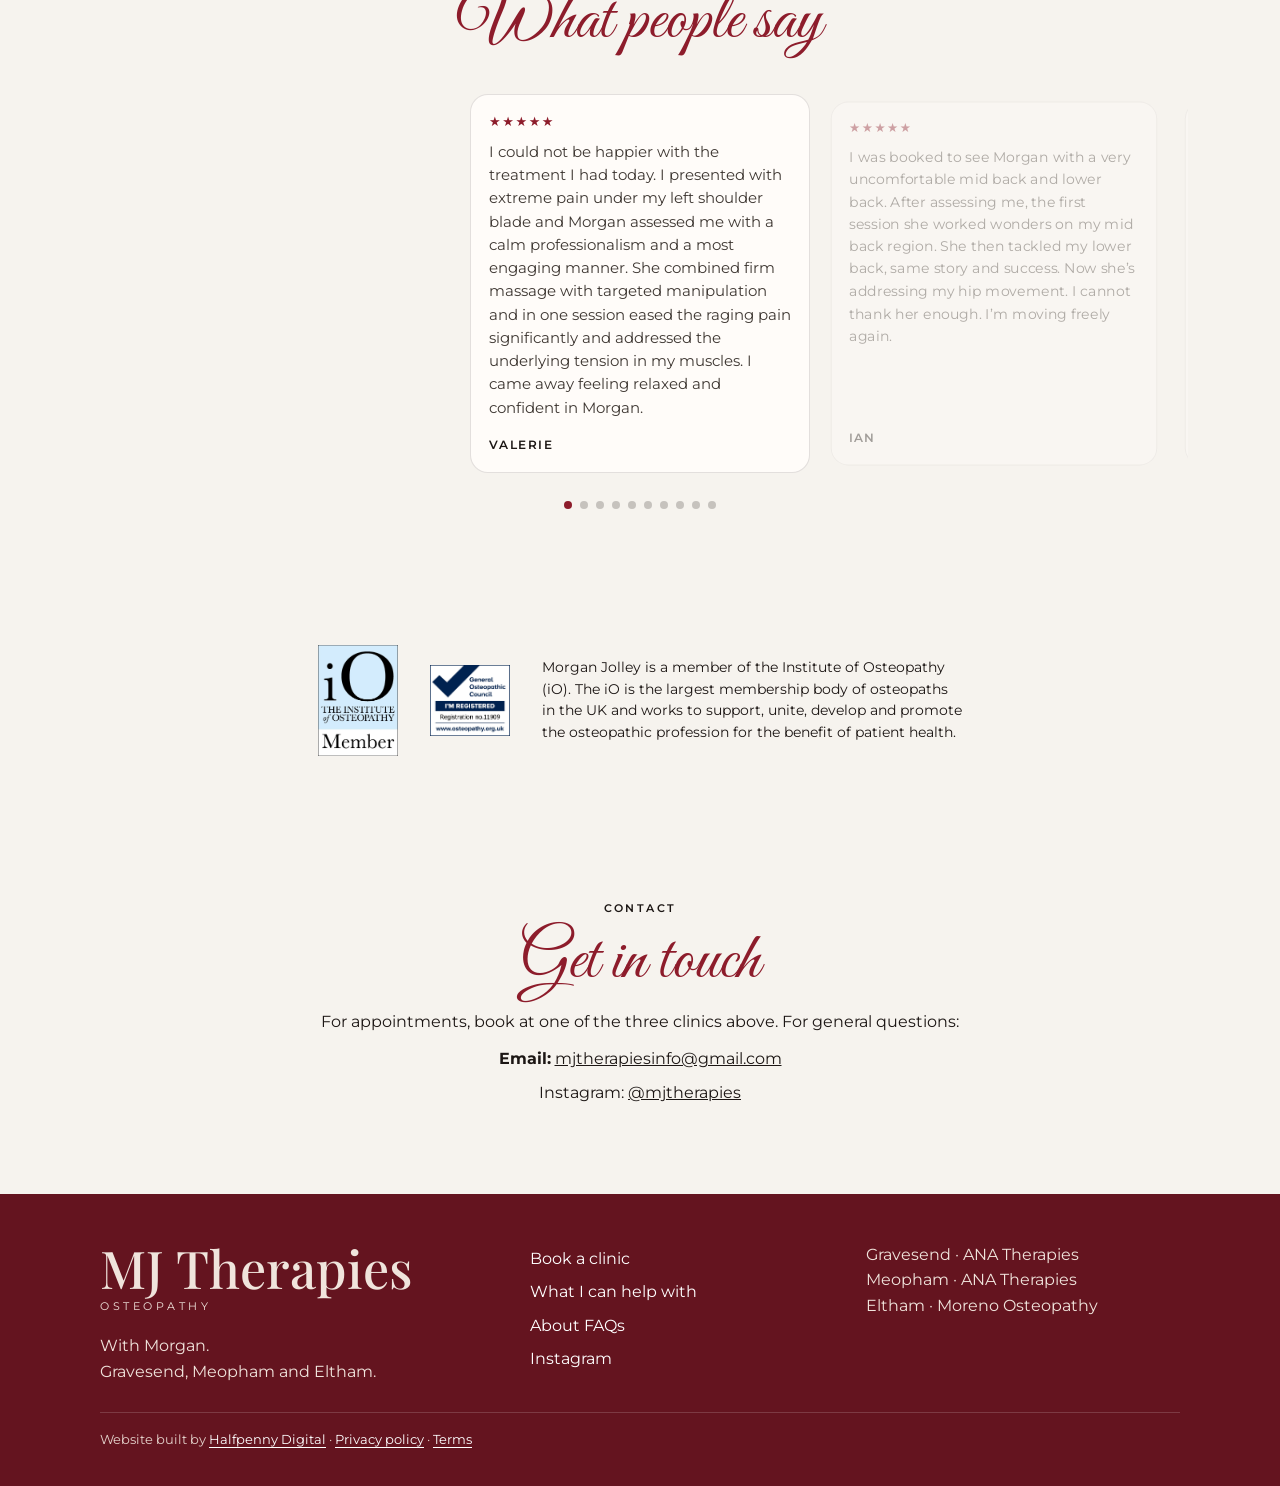
==== commit 79e7adfb: "Bump CSS/JS versions" ====
--- a/index.html
+++ b/index.html
@@ -12,7 +12,7 @@
   <link href="https://fonts.googleapis.com/css2?family=Great+Vibes&family=Montserrat:wght@400;500;600&family=Playfair+Display:ital,wght@0,500;0,600;1,500&display=swap" rel="stylesheet" />
   <link rel="stylesheet" href="css/styles.css?v=16" />
   <link rel="stylesheet" href="css/hero-shift.css?v=8" />
-  <link rel="stylesheet" href="css/sections.css?v=3" />
+  <link rel="stylesheet" href="css/sections.css?v=4" />
   <link rel="stylesheet" href="css/nav-hero.css?v=25" />
   <link rel="stylesheet" href="css/pages.css?v=4" />
 </head>
@@ -180,8 +180,8 @@
             <figure class="quote"><p class="stars" aria-label="5 stars">★★★★★</p><blockquote>I was booked to see Morgan with a very uncomfortable mid back and lower back. After assessing me, the first session she worked wonders on my mid back region. She then tackled my lower back, same story and success. Now she’s addressing my hip movement. I cannot thank her enough. I’m moving freely again.</blockquote><figcaption>Ian</figcaption></figure>
             <figure class="quote"><p class="stars" aria-label="5 stars">★★★★★</p><blockquote>After the NHS discharged me still unfit with a tibia/knee injury. My friend introduced me to Morgan Jolley to carry on therapy. I cannot recommend her enough. The results I have seen in 2 sessions with Morgan are unbelievable. I look forward to carrying on.</blockquote><figcaption>Jack</figcaption></figure>
             <figure class="quote"><p class="stars" aria-label="5 stars">★★★★★</p><blockquote>Another excellent session for my daughter. Morgan’s knowledge of gymnastics through her own experience as a gymnast and a coach really enhances the treatment she gives. Can’t recommend highly enough — absolutely brilliant. She also related really well to my daughter who is only 10 and quite shy; doing her best to keep her comfortable and explain things to her in a way she can understand.</blockquote><figcaption>Catherine</figcaption></figure>
-            <figure class="quote"><p class="stars" aria-label="5 stars">★★★★★</p><blockquote>Morgan always coming to save the day. I managed to stumble a last minute appointment because my neck completely locked. She squeezed me in and helped ease pain within the day. Couldn’t think to go anywhere else! Thanks Morgan.</blockquote><figcaption>Annie Kuller</figcaption></figure>
-            <figure class="quote"><p class="stars" aria-label="5 stars">★★★★★</p><blockquote>I was recommended to Morgan about a tendon and muscle tear issues from a previous injury. Just wow — after 1 session the improvement was unreal. I can’t recommend Morgan enough. At every stage she explains what she is doing and the reasons why, and I have every confidence in what she does. I’ve seen many osteopaths over the years and after only a few sessions can safely say Morgan is the best.</blockquote><figcaption>Ron Tyler</figcaption></figure>
+            <figure class="quote"><p class="stars" aria-label="5 stars">★★★★★</p><blockquote>Morgan always coming to save the day. I managed to stumble a last minute appointment because my neck completely locked. She squeezed me in and helped ease pain within the day. Couldn’t think to go anywhere else! Thanks Morgan.</blockquote><figcaption>Annie</figcaption></figure>
+            <figure class="quote"><p class="stars" aria-label="5 stars">★★★★★</p><blockquote>I was recommended to Morgan about a tendon and muscle tear issues from a previous injury. Just wow — after 1 session the improvement was unreal. I can’t recommend Morgan enough. At every stage she explains what she is doing and the reasons why, and I have every confidence in what she does. I’ve seen many osteopaths over the years and after only a few sessions can safely say Morgan is the best.</blockquote><figcaption>Ron</figcaption></figure>
             <figure class="quote"><p class="stars" aria-label="5 stars">★★★★★</p><blockquote>My son (13) has seen Morgan for shoulder issues due to playing cricket. In two sessions so far she has managed to relieve the shoulder pain and has been able to see that his pain is coming from postural issues. After working on him I could see an instant improvement with how he stands.</blockquote><figcaption>Claire</figcaption></figure>
             <figure class="quote"><p class="stars" aria-label="5 stars">★★★★★</p><blockquote>I had a hurt back and she looked at me, saw where I am tight in certain areas which might have been causing the pain, and adjusted me right. Really helped with my back getting better.</blockquote><figcaption>Samuel · Ebbsfleet United</figcaption></figure>
             <figure class="quote"><p class="stars" aria-label="5 stars">★★★★★</p><blockquote>Great help from Morgan the last few sessions. It really improved the movement and pain relief on my damaged ligament. I highly recommend her and will definitely be heading back for more strength sessions.</blockquote><figcaption>Amateur boxer</figcaption></figure>
--- a/css/sections.css
+++ b/css/sections.css
@@ -81,6 +81,6 @@
 }
 .quote-dots button.is-on { background: #8d1c2b; }
 @media (min-width: 900px) {
-  .quotes { padding: 0 12px 8px; }
+  .quotes { padding: 0 calc(50% - 170px) 8px; }
   .quote { flex-basis: 340px; }
 }
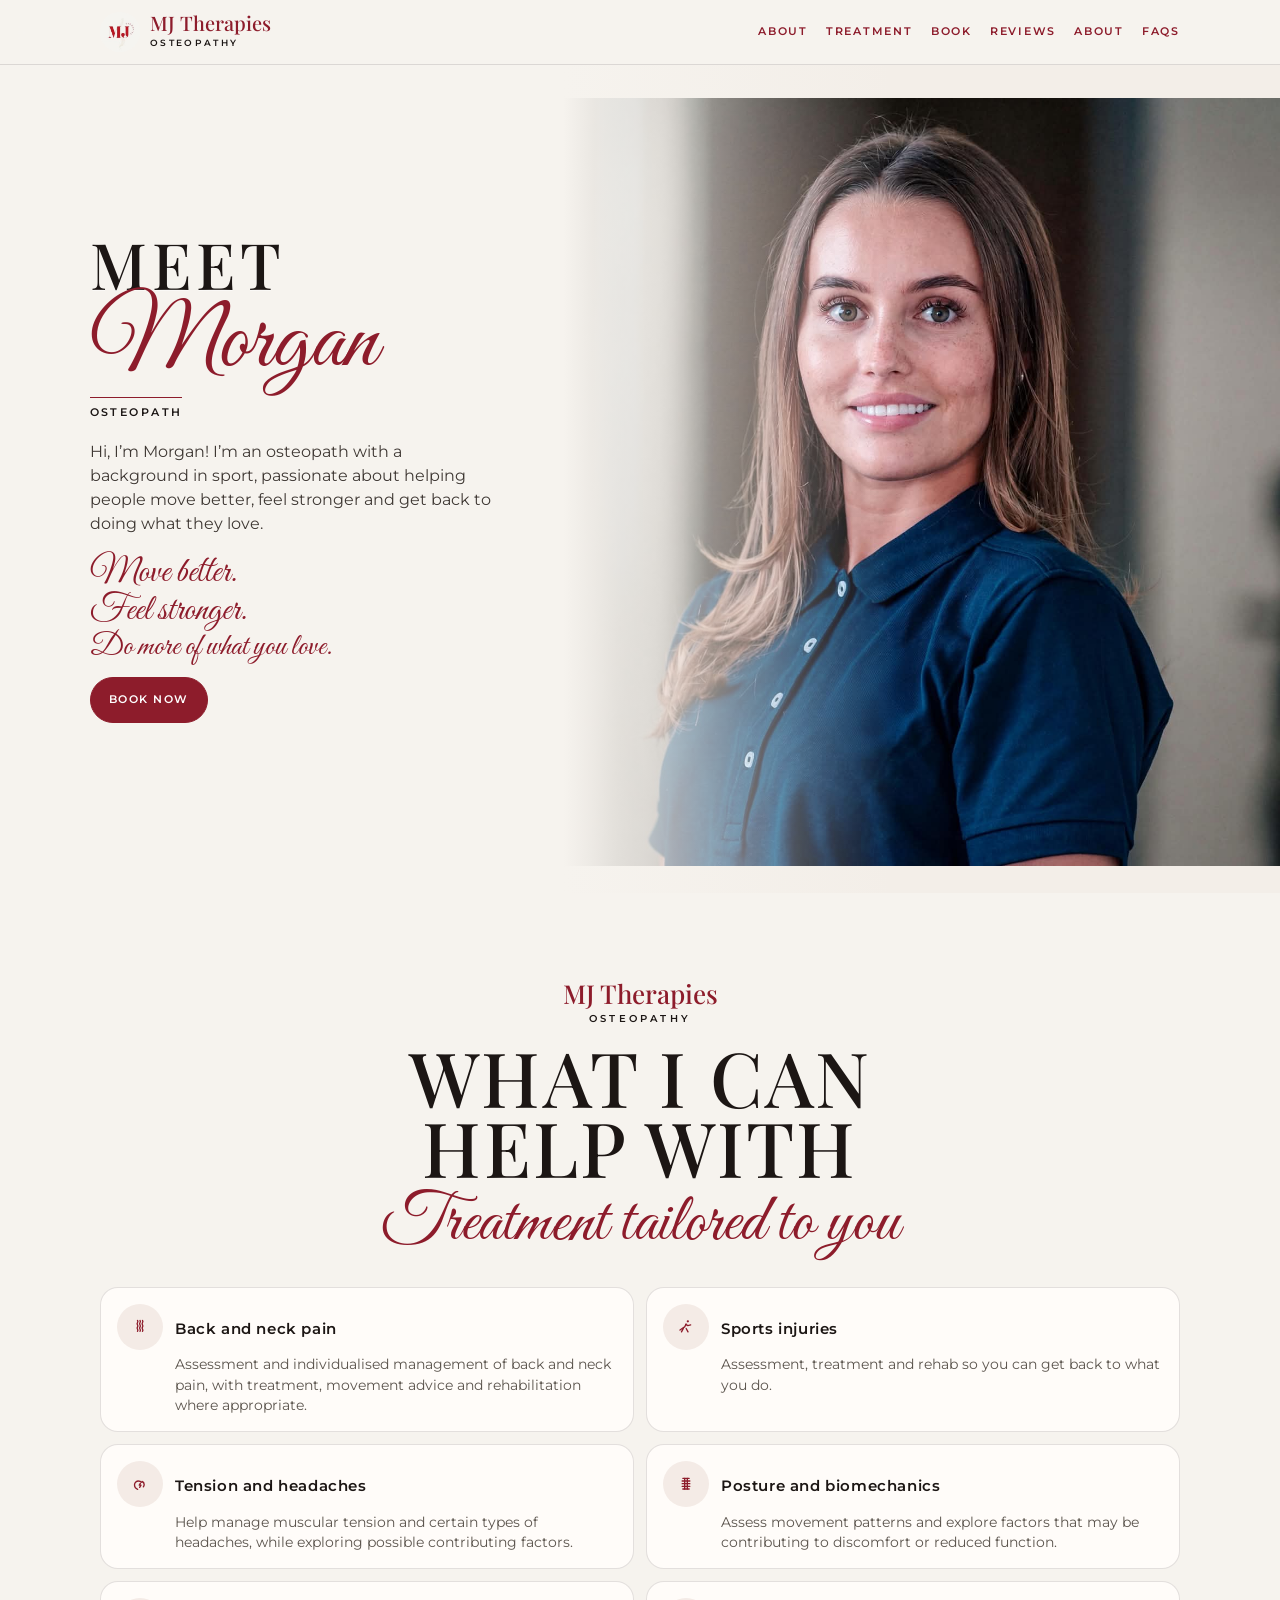
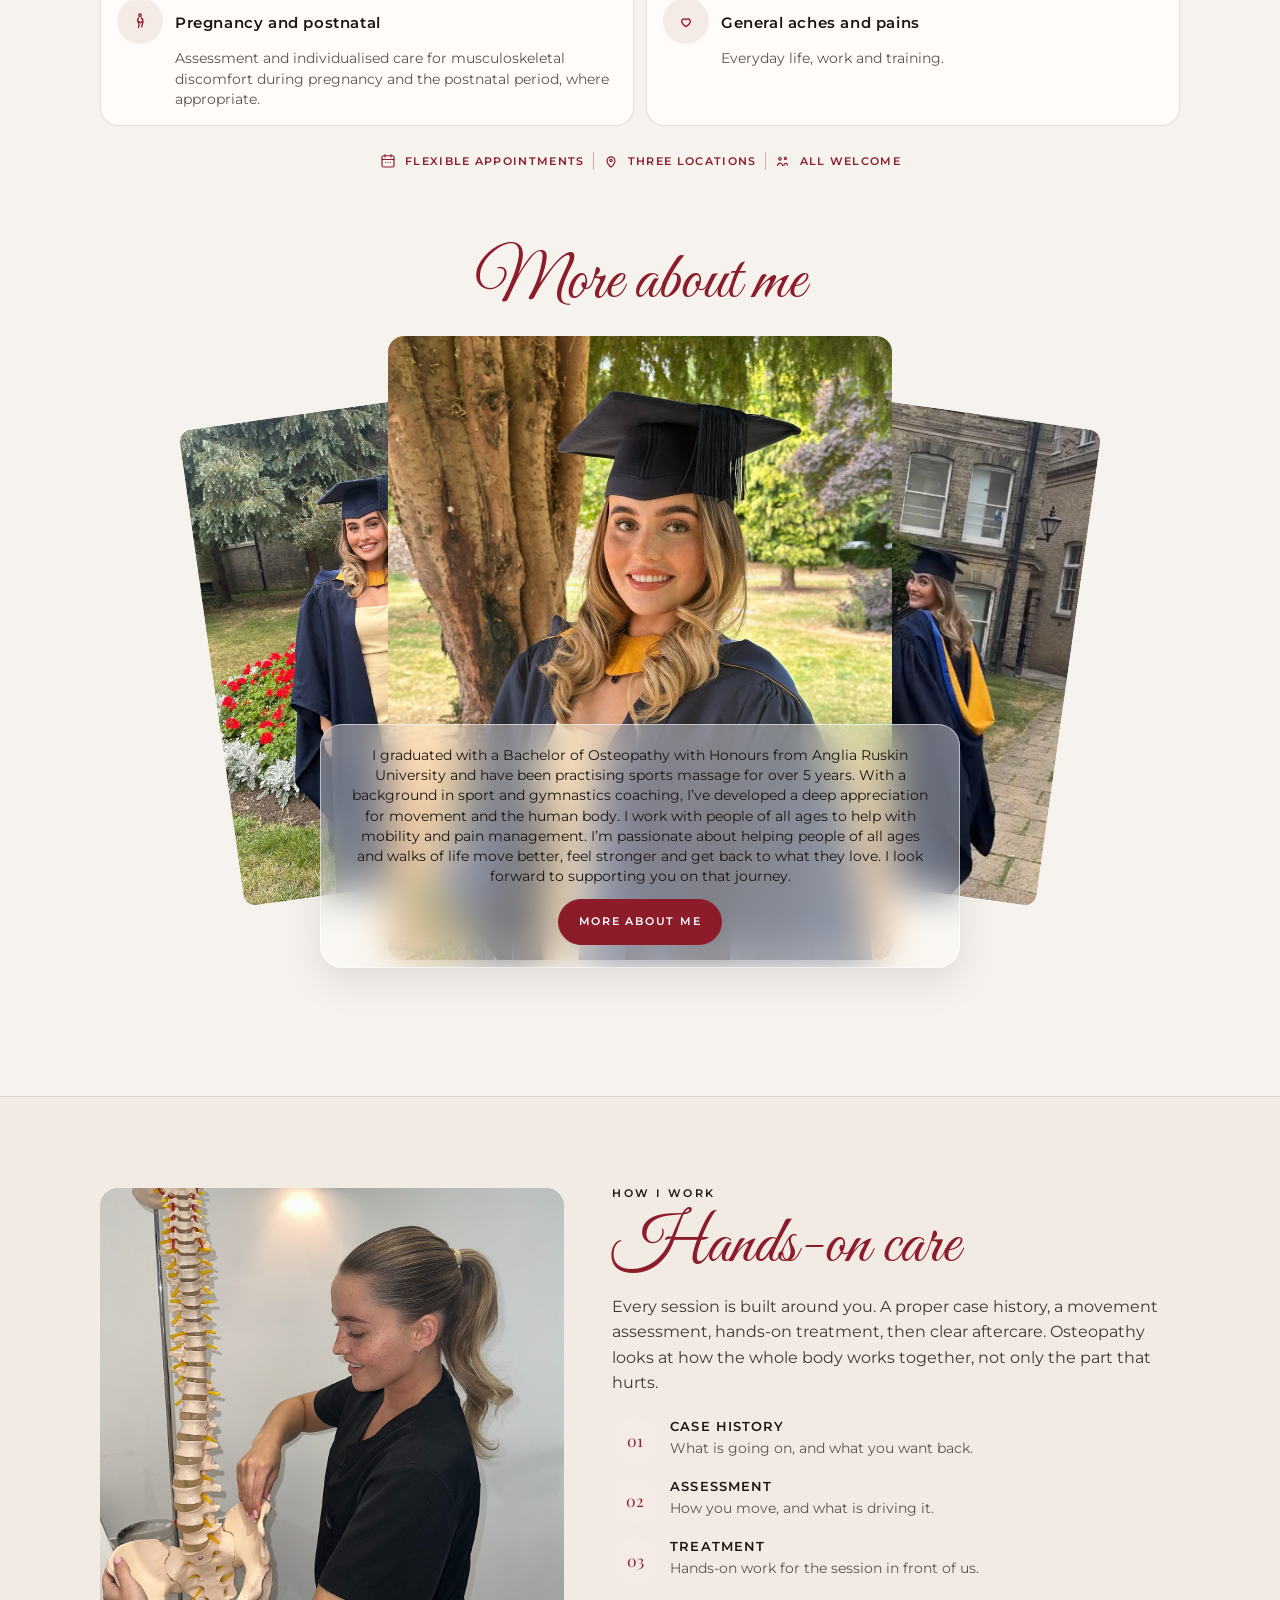
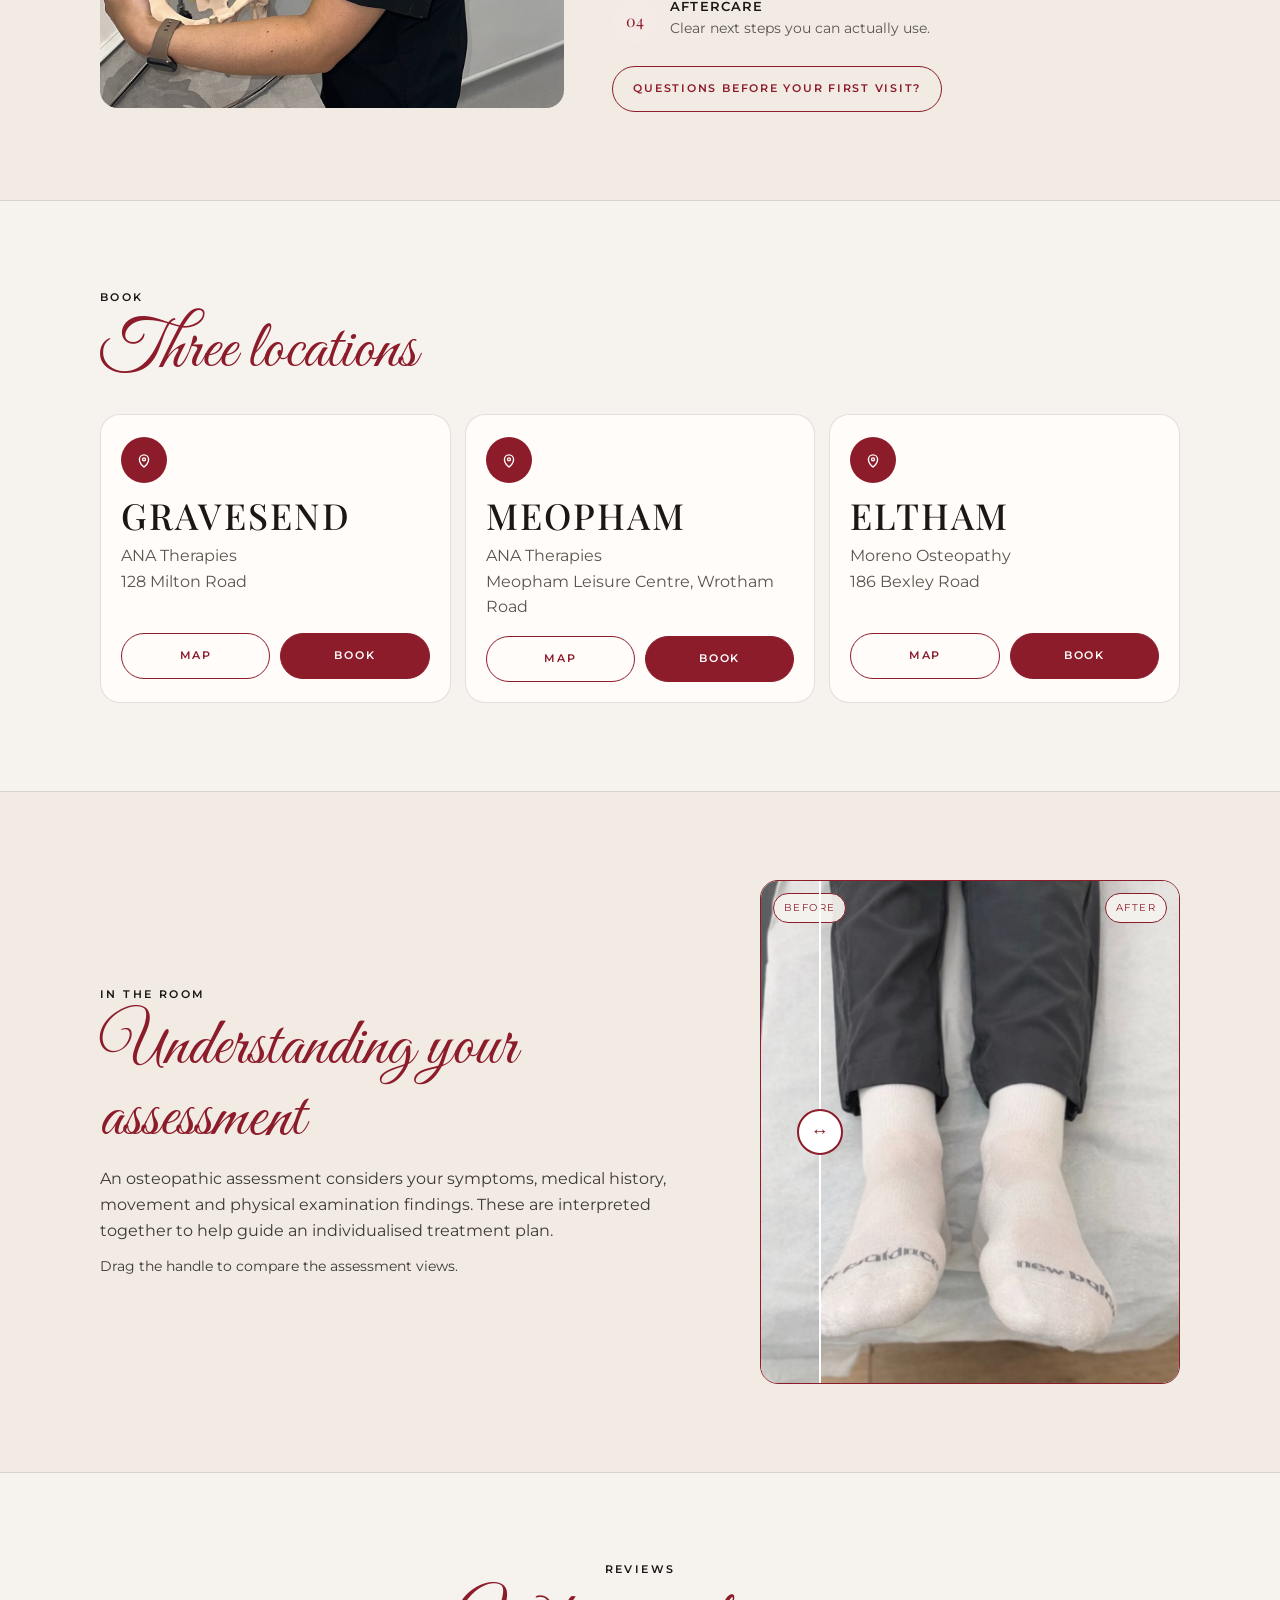
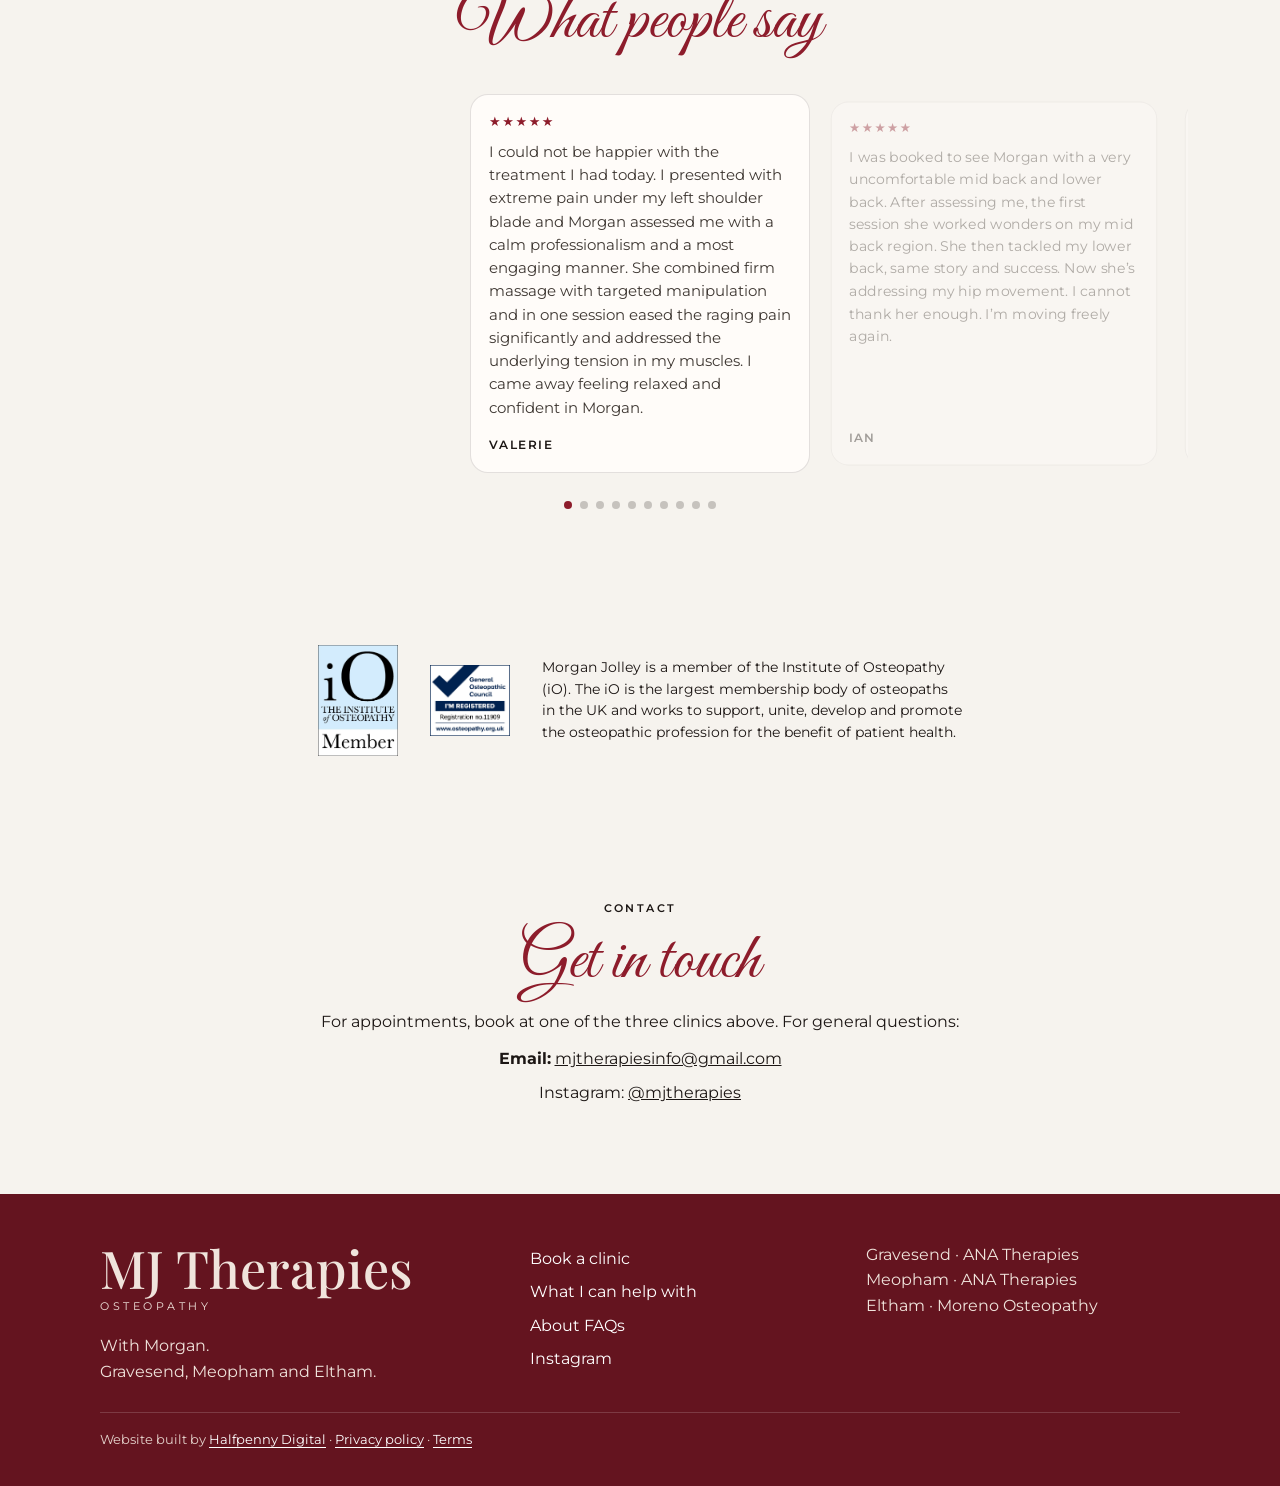
==== commit d1bb434a: "SEO: robots, sitemap, canonical, OG, JSON-LD, H1, alts, 404, redirects (no visual changes)" ====
--- a/index.html
+++ b/index.html
@@ -3,7 +3,7 @@
 <head>
   <meta charset="utf-8" />
   <meta name="viewport" content="width=device-width, initial-scale=1" />
-  <title>MJ Therapies — Osteopathy with Morgan</title>
+  <title>MJ Therapies — Osteopath in Gravesend, Meopham and Eltham</title>
   <meta name="description" content="Morgan is an osteopath in Gravesend, Meopham and Eltham. Book hands-on treatment for back pain, sports injuries, headaches, posture and pregnancy." />
   <meta name="theme-color" content="#f6f3ee" />
   <link rel="icon" href="photos/logo.jpg" />
@@ -15,6 +15,53 @@
   <link rel="stylesheet" href="css/sections.css?v=4" />
   <link rel="stylesheet" href="css/nav-hero.css?v=25" />
   <link rel="stylesheet" href="css/pages.css?v=4" />
+
+  <link rel="canonical" href="https://www.mj-therapies.co.uk/" />
+  <meta property="og:type" content="website" />
+  <meta property="og:url" content="https://www.mj-therapies.co.uk/" />
+  <meta property="og:title" content="MJ Therapies — Osteopath in Gravesend, Meopham and Eltham" />
+  <meta property="og:description" content="Morgan is an osteopath in Gravesend, Meopham and Eltham. Book hands-on treatment for back pain, sports injuries, headaches, posture and pregnancy." />
+  <meta property="og:image" content="https://www.mj-therapies.co.uk/photos/owner-portrait-navy.jpg" />
+  <meta property="og:image:width" content="1200" />
+  <meta property="og:image:height" content="630" />
+  <meta name="twitter:card" content="summary_large_image" />
+  <meta name="twitter:title" content="MJ Therapies — Osteopath in Gravesend, Meopham and Eltham" />
+  <meta name="twitter:description" content="Morgan is an osteopath in Gravesend, Meopham and Eltham. Book hands-on treatment for back pain, sports injuries, headaches, posture and pregnancy." />
+  <meta name="twitter:image" content="https://www.mj-therapies.co.uk/photos/owner-portrait-navy.jpg" />
+  <script type="application/ld+json">
+  {
+    "@context": "https://schema.org",
+    "@type": ["LocalBusiness", "HealthAndBeautyBusiness"],
+    "name": "MJ Therapies",
+    "description": "Osteopathy with Morgan Jolley in Gravesend, Meopham and Eltham.",
+    "url": "https://www.mj-therapies.co.uk/",
+    "email": "mjtherapiesinfo@gmail.com",
+    "sameAs": ["https://www.instagram.com/mjtherapies/"],
+    "founder": {
+      "@type": "Person",
+      "name": "Morgan Jolley",
+      "jobTitle": "Osteopath",
+      "memberOf": [
+        {"@type": "Organization", "name": "General Osteopathic Council"},
+        {"@type": "Organization", "name": "Institute of Osteopathy", "url": "https://www.iosteopathy.org/"}
+      ]
+    },
+    "address": [
+      {"@type": "PostalAddress", "addressLocality": "Gravesend", "addressCountry": "GB"},
+      {"@type": "PostalAddress", "addressLocality": "Meopham", "addressCountry": "GB"},
+      {"@type": "PostalAddress", "addressLocality": "Eltham", "addressCountry": "GB"}
+    ]
+  }
+  </script>
+  <script>
+    if (location.hostname.indexOf("vercel.app") !== -1) {
+      var m = document.createElement("meta");
+      m.name = "robots";
+      m.content = "noindex, nofollow";
+      document.head.appendChild(m);
+    }
+  </script>
+
 </head>
 <body>
   <div id="site-header"></div>
@@ -23,10 +70,10 @@
       <div class="hero-frame">
         <img class="hero-photo" src="photos/owner-portrait-navy.jpg" alt="Morgan, osteopath at MJ Therapies" />
         <div class="hero-copy">
-          <div class="meet-lockup">
-            <p class="meet-word">Meet</p>
-            <p class="script meet-name">Morgan</p>
-          </div>
+          <h1 class="meet-lockup">
+            <span class="meet-word">Meet</span>
+            <span class="script meet-name">Morgan</span>
+          </h1>
           <p class="role"><span>Osteopath</span></p>
           <p class="lede">Hi, I’m Morgan! I’m an osteopath with a background in sport, passionate about helping people move better, feel stronger and get back to doing what they love.</p>
           <p class="script signoff"><span>Move better.</span><span>Feel stronger.</span><span>Do more of what you love.</span></p>
@@ -77,8 +124,8 @@
         </ul>
       </div>
       <figure class="grad-band">
-        <img class="fan left" src="photos/owner-graduation-portrait.jpg" alt="" />
-        <img class="fan right" src="photos/owner-graduation-over-shoulder.jpg" alt="" />
+        <img class="fan left" src="photos/owner-graduation-portrait.jpg" alt="Morgan graduating" />
+        <img class="fan right" src="photos/owner-graduation-over-shoulder.jpg" alt="Morgan at graduation" />
         <img src="photos/owner-about-01.jpg" alt="Morgan at her osteopathy graduation" />
         <figcaption>
           <p class="script-line">More about me</p>
--- a/css/styles.css
+++ b/css/styles.css
@@ -576,3 +576,6 @@
   html { scroll-behavior: auto; }
   .js .reveal { opacity: 1; transform: none; transition: none; }
 }
+
+
+h1.meet-lockup { margin: 0; padding: 0; font-weight: inherit; font-size: inherit; line-height: inherit; }
